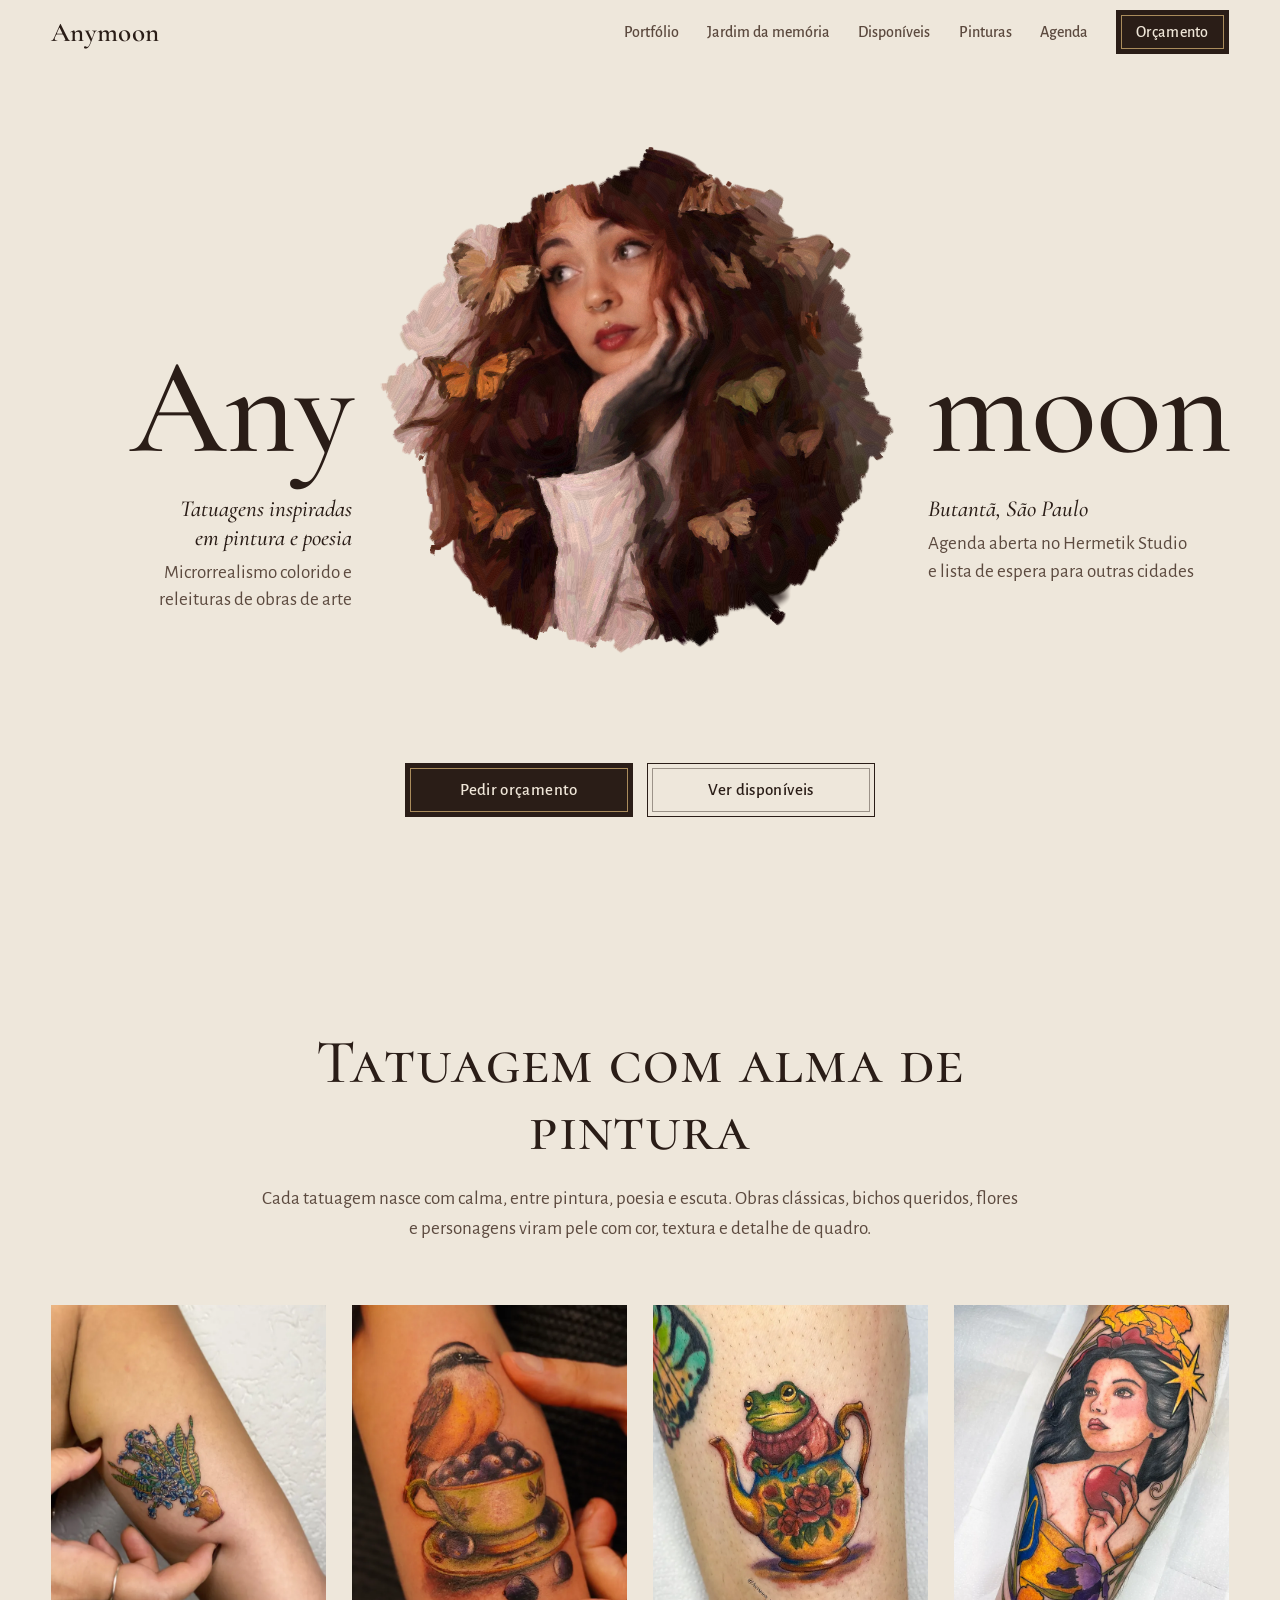
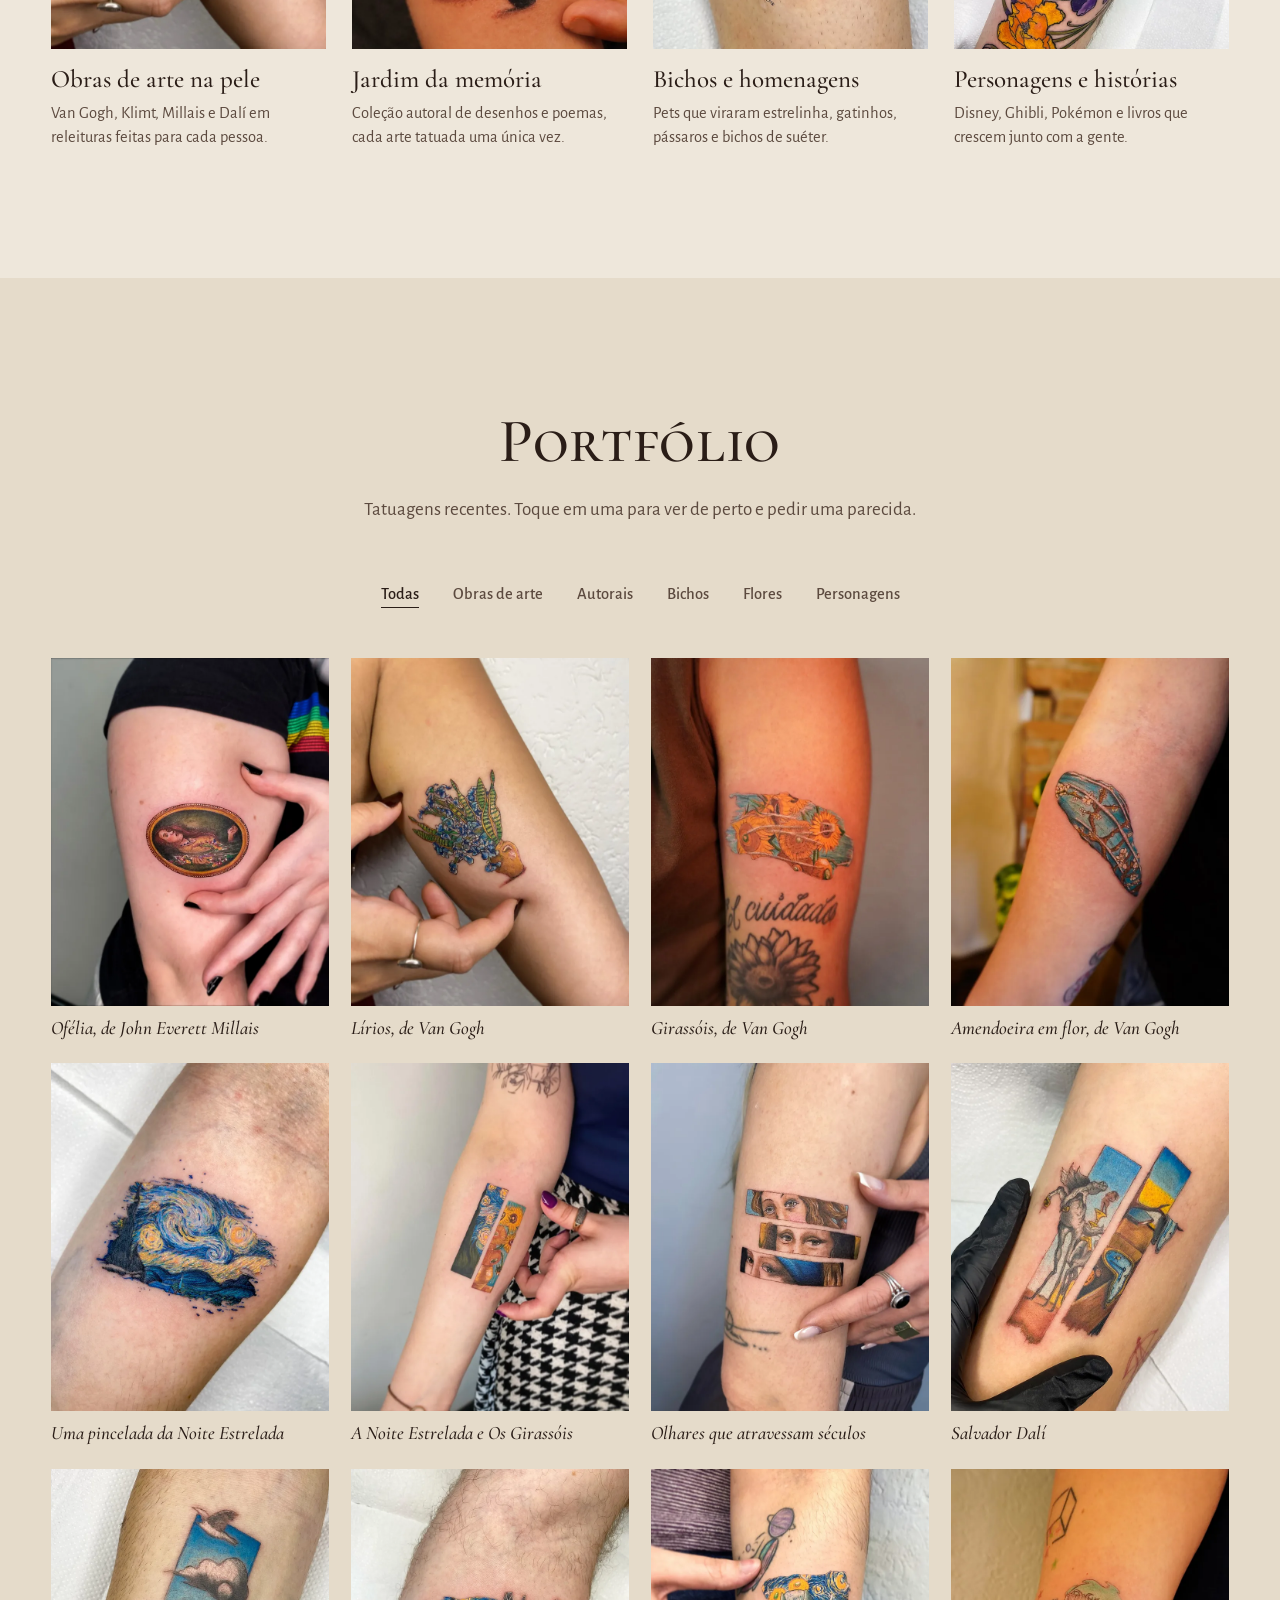
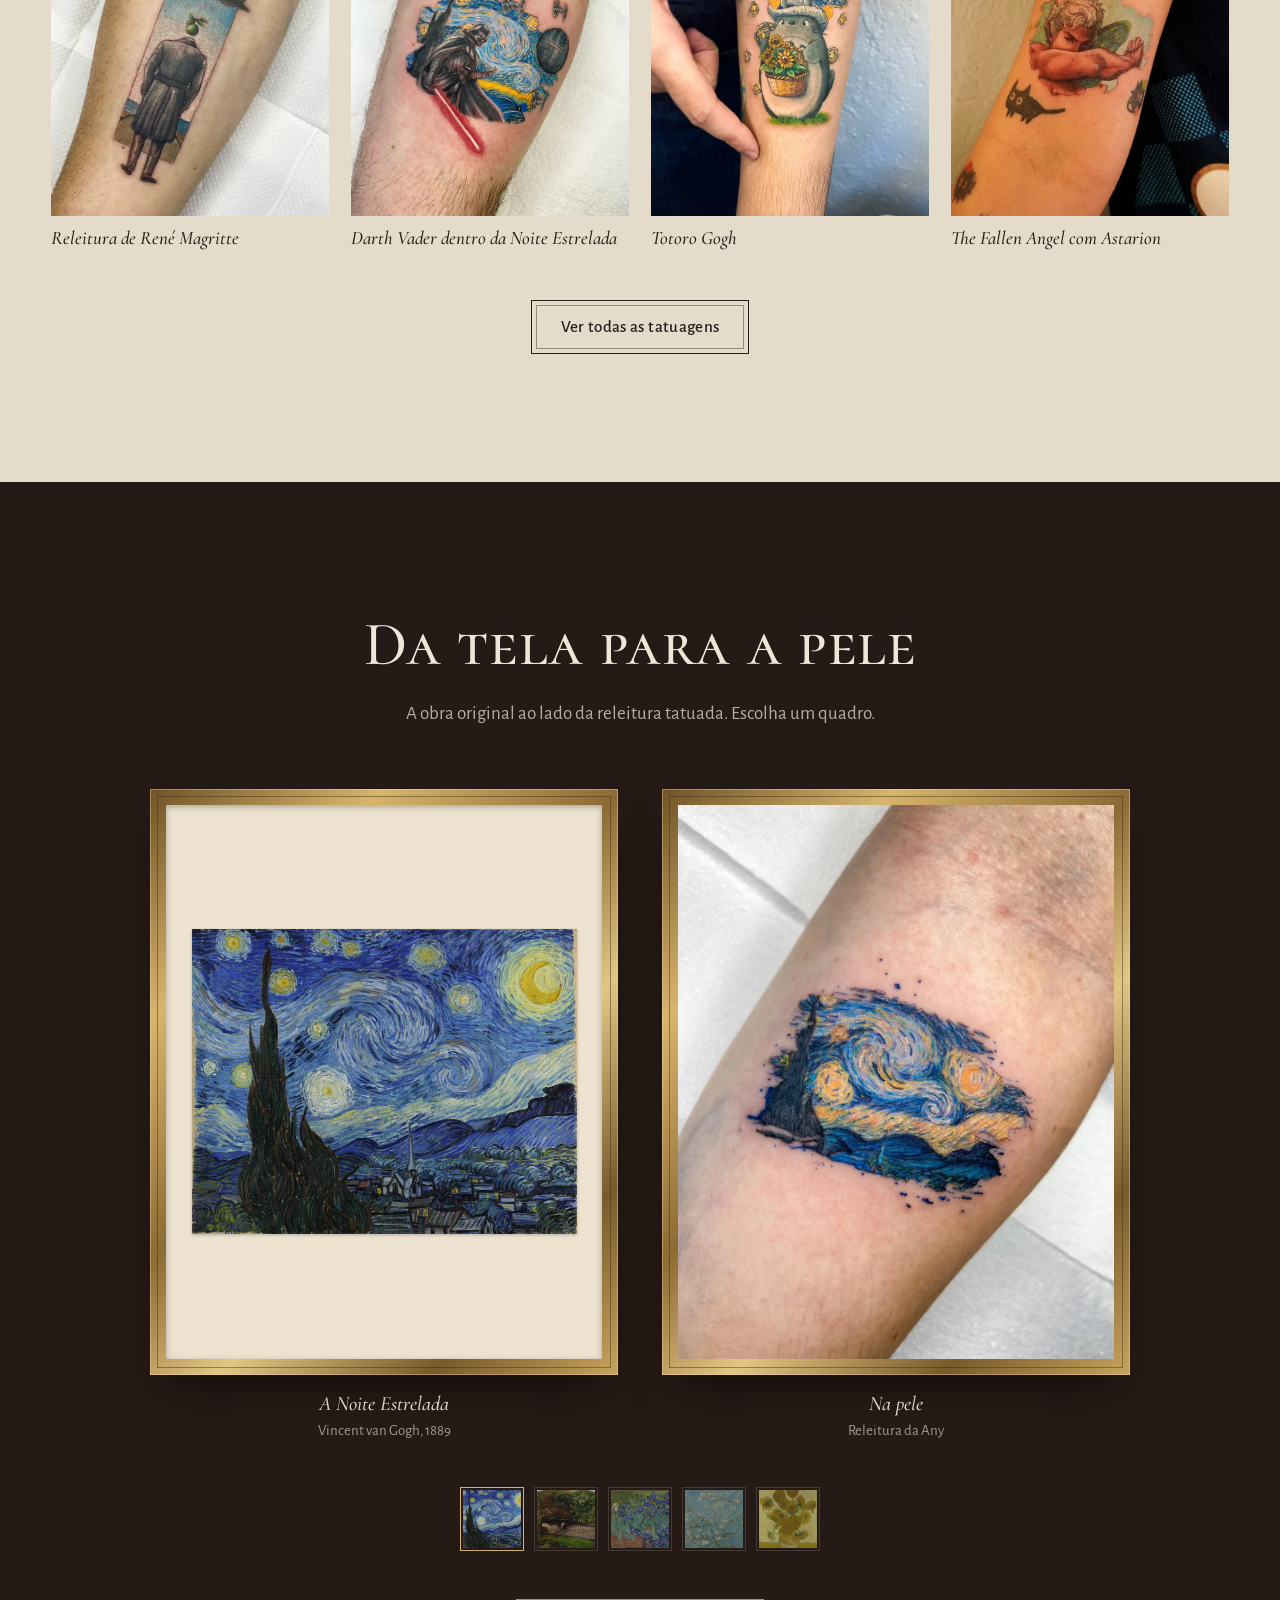
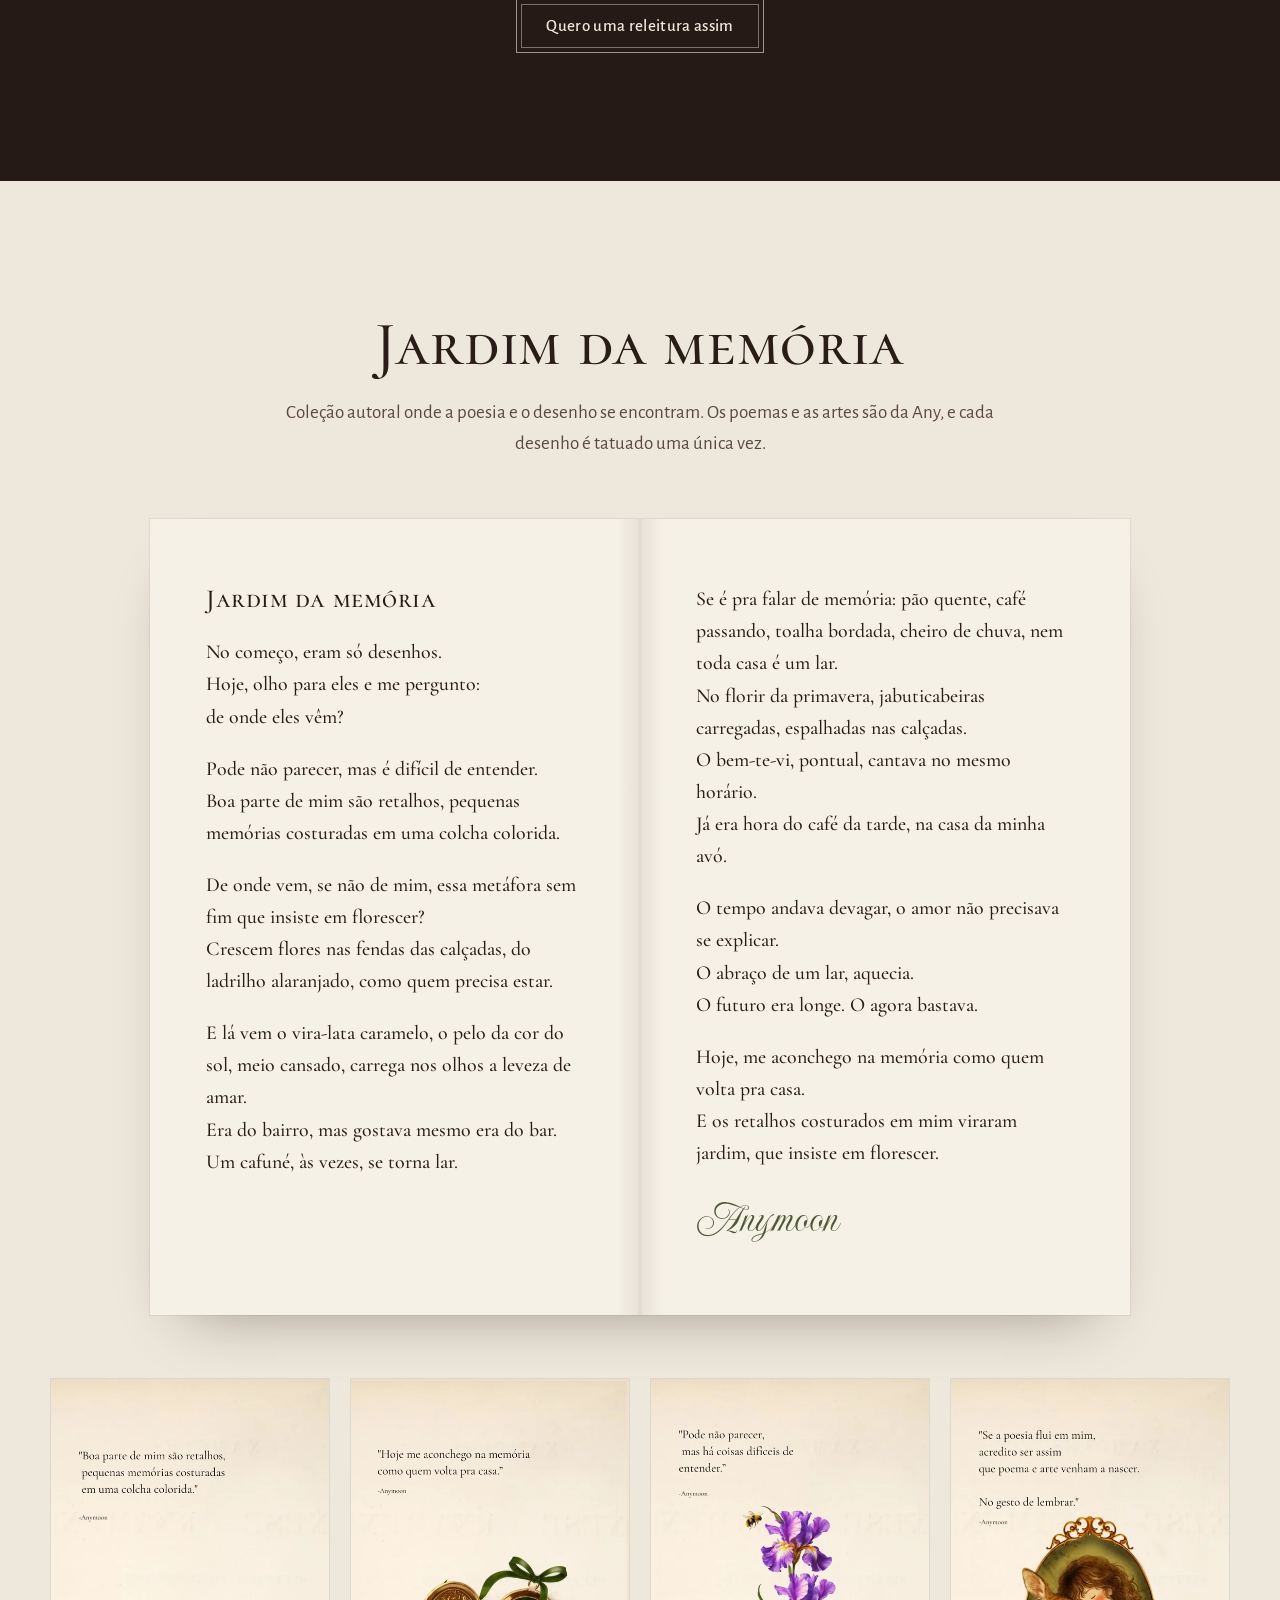
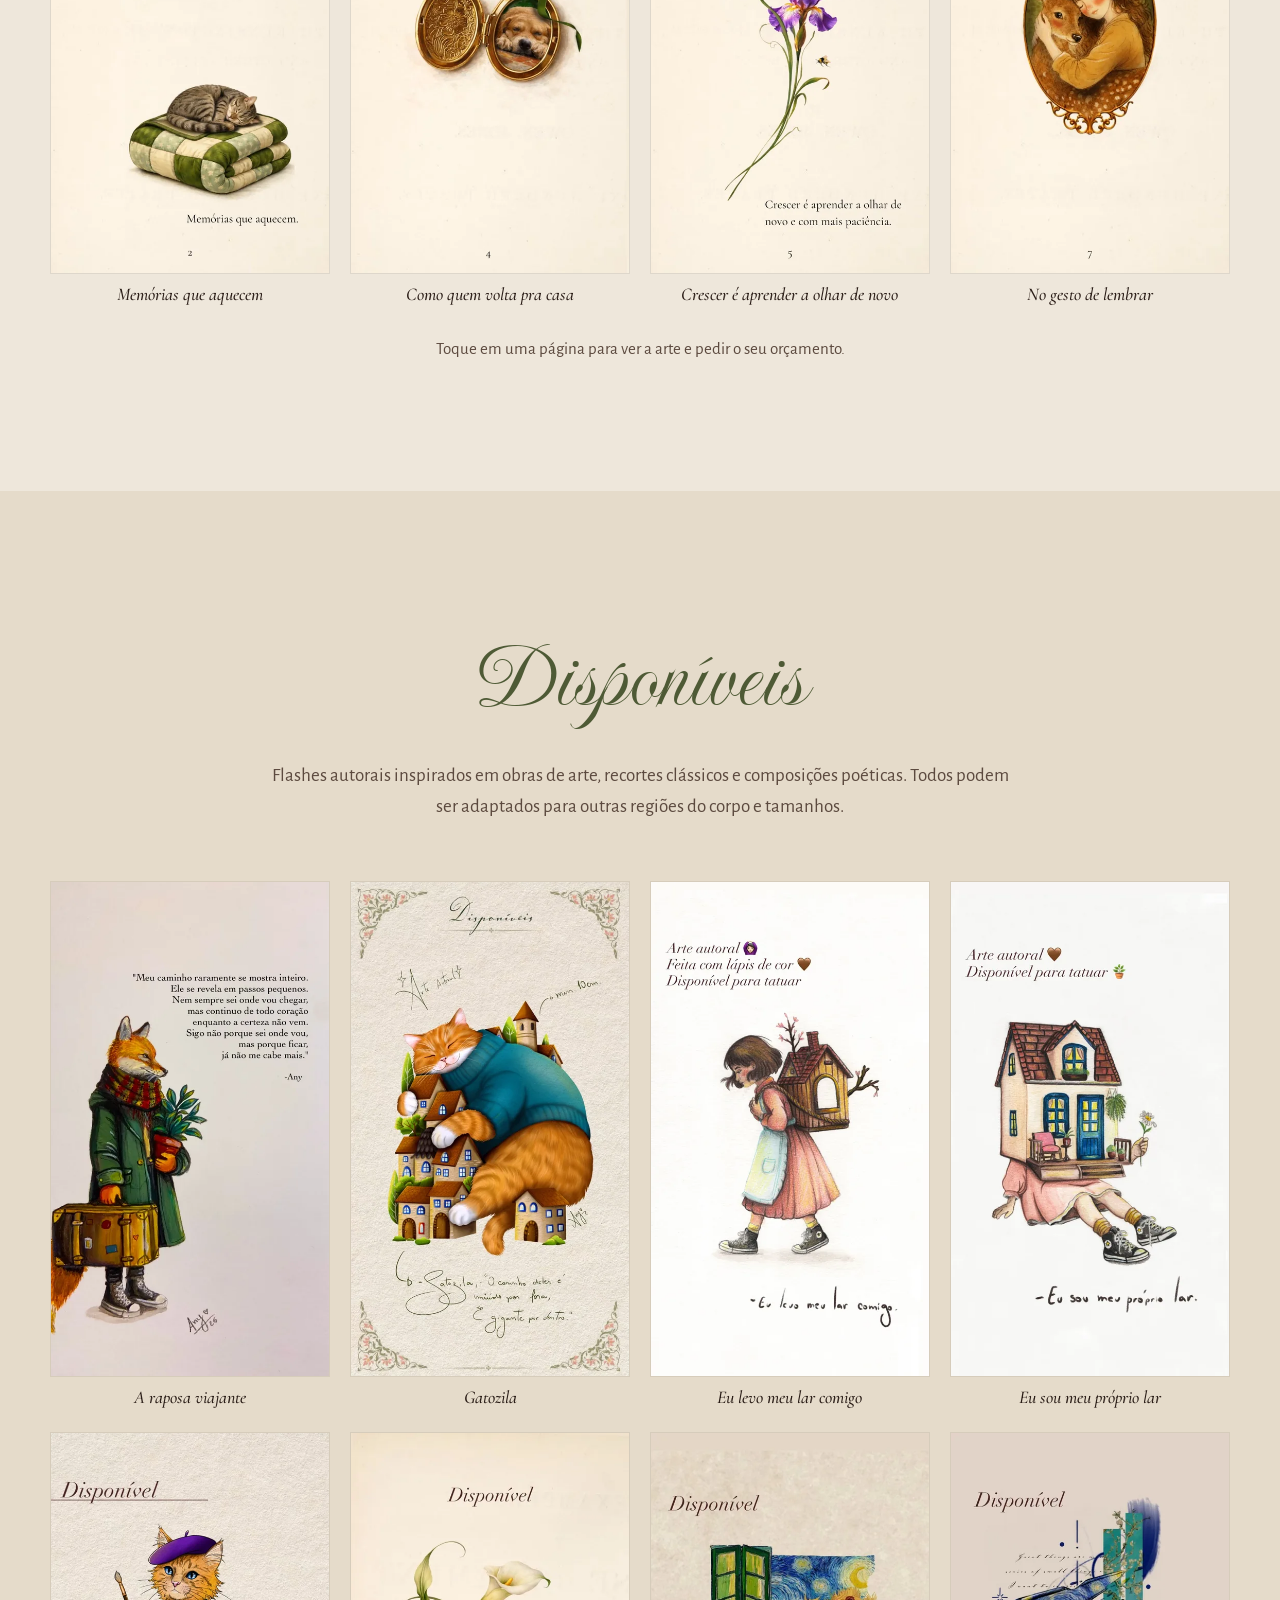
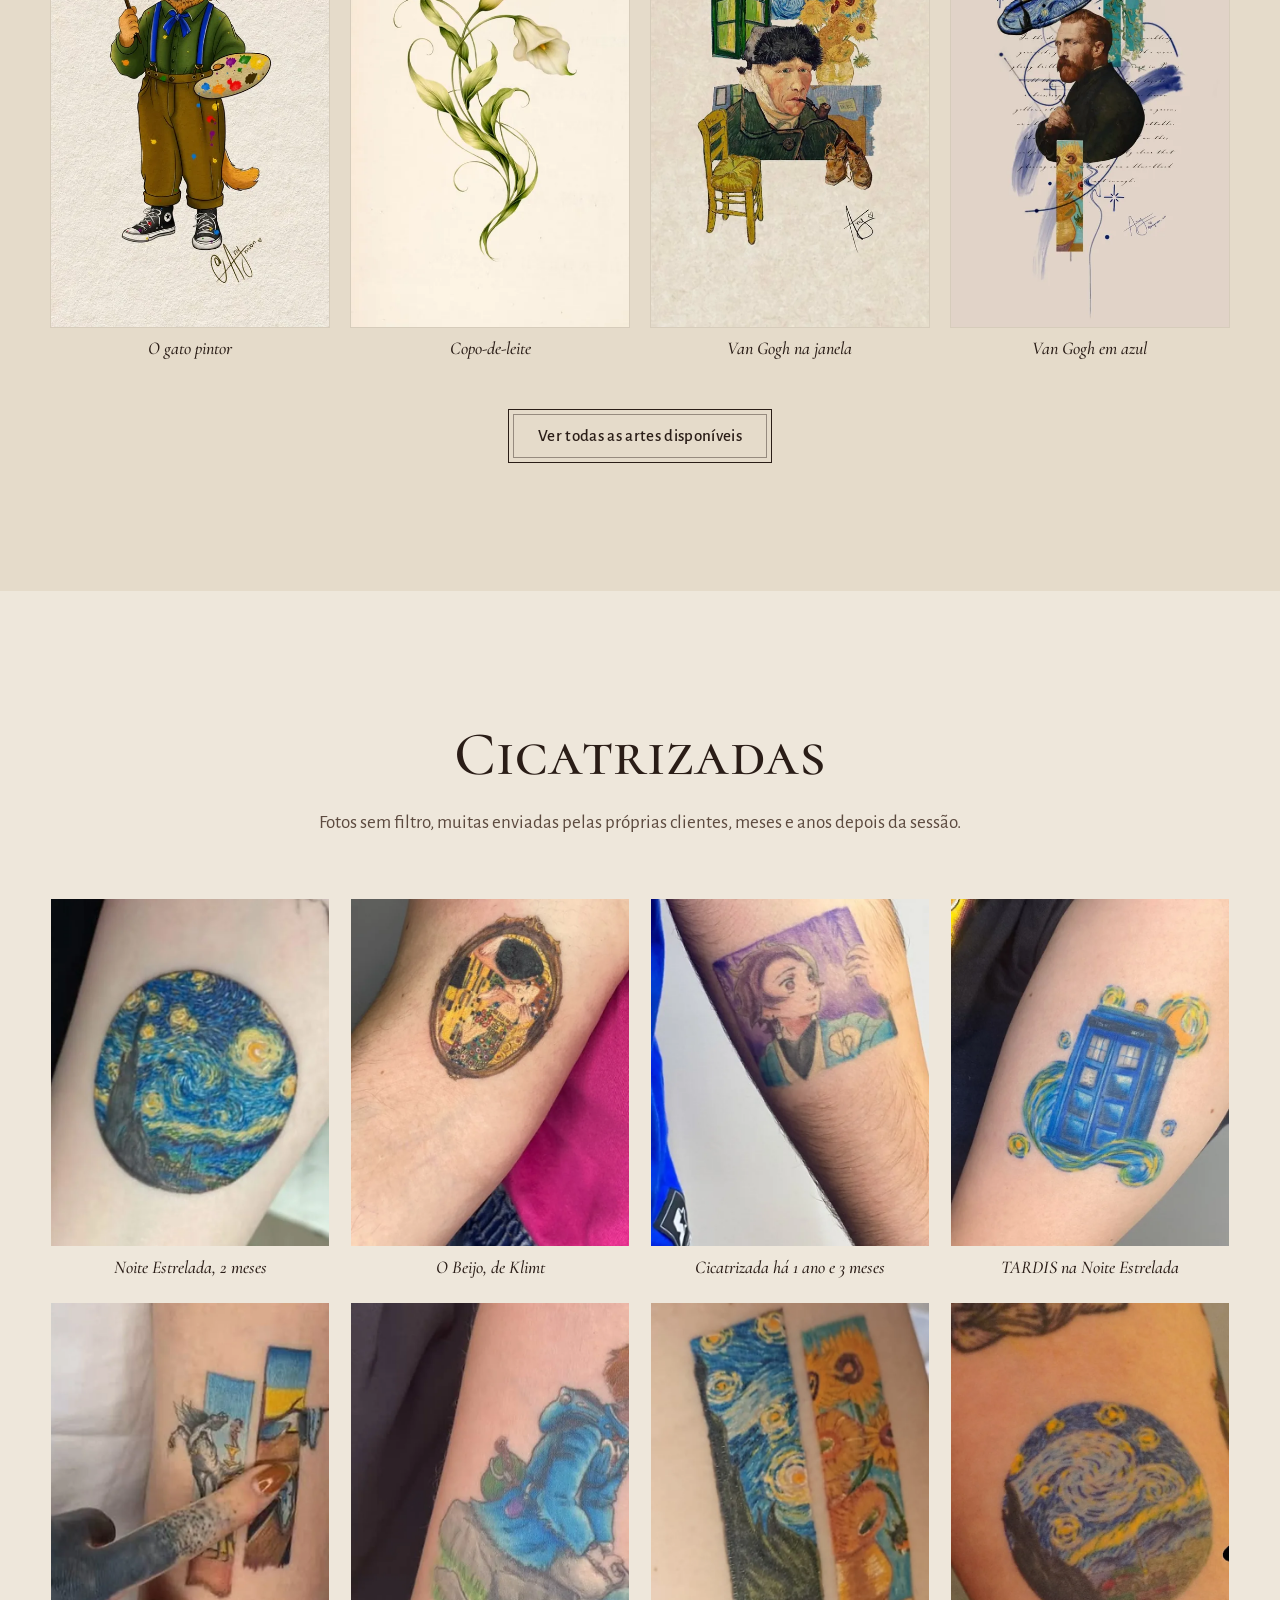
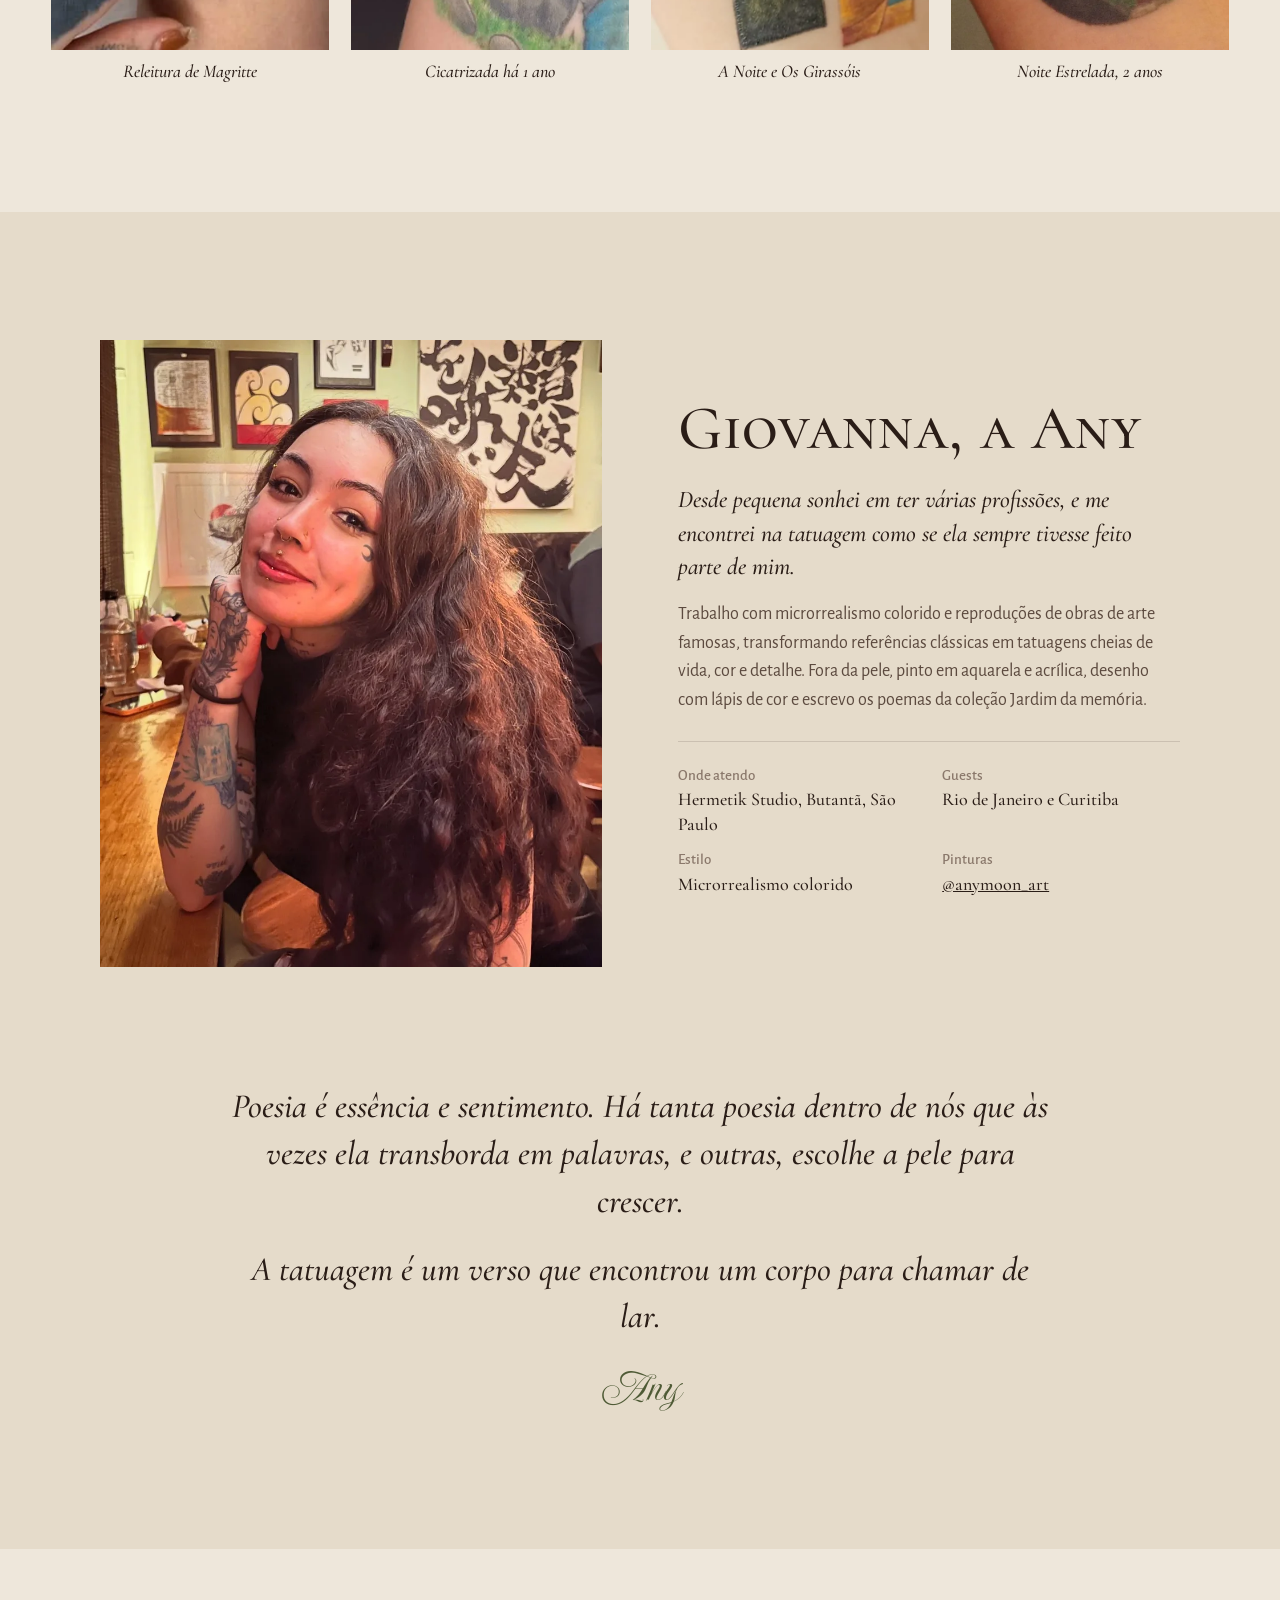
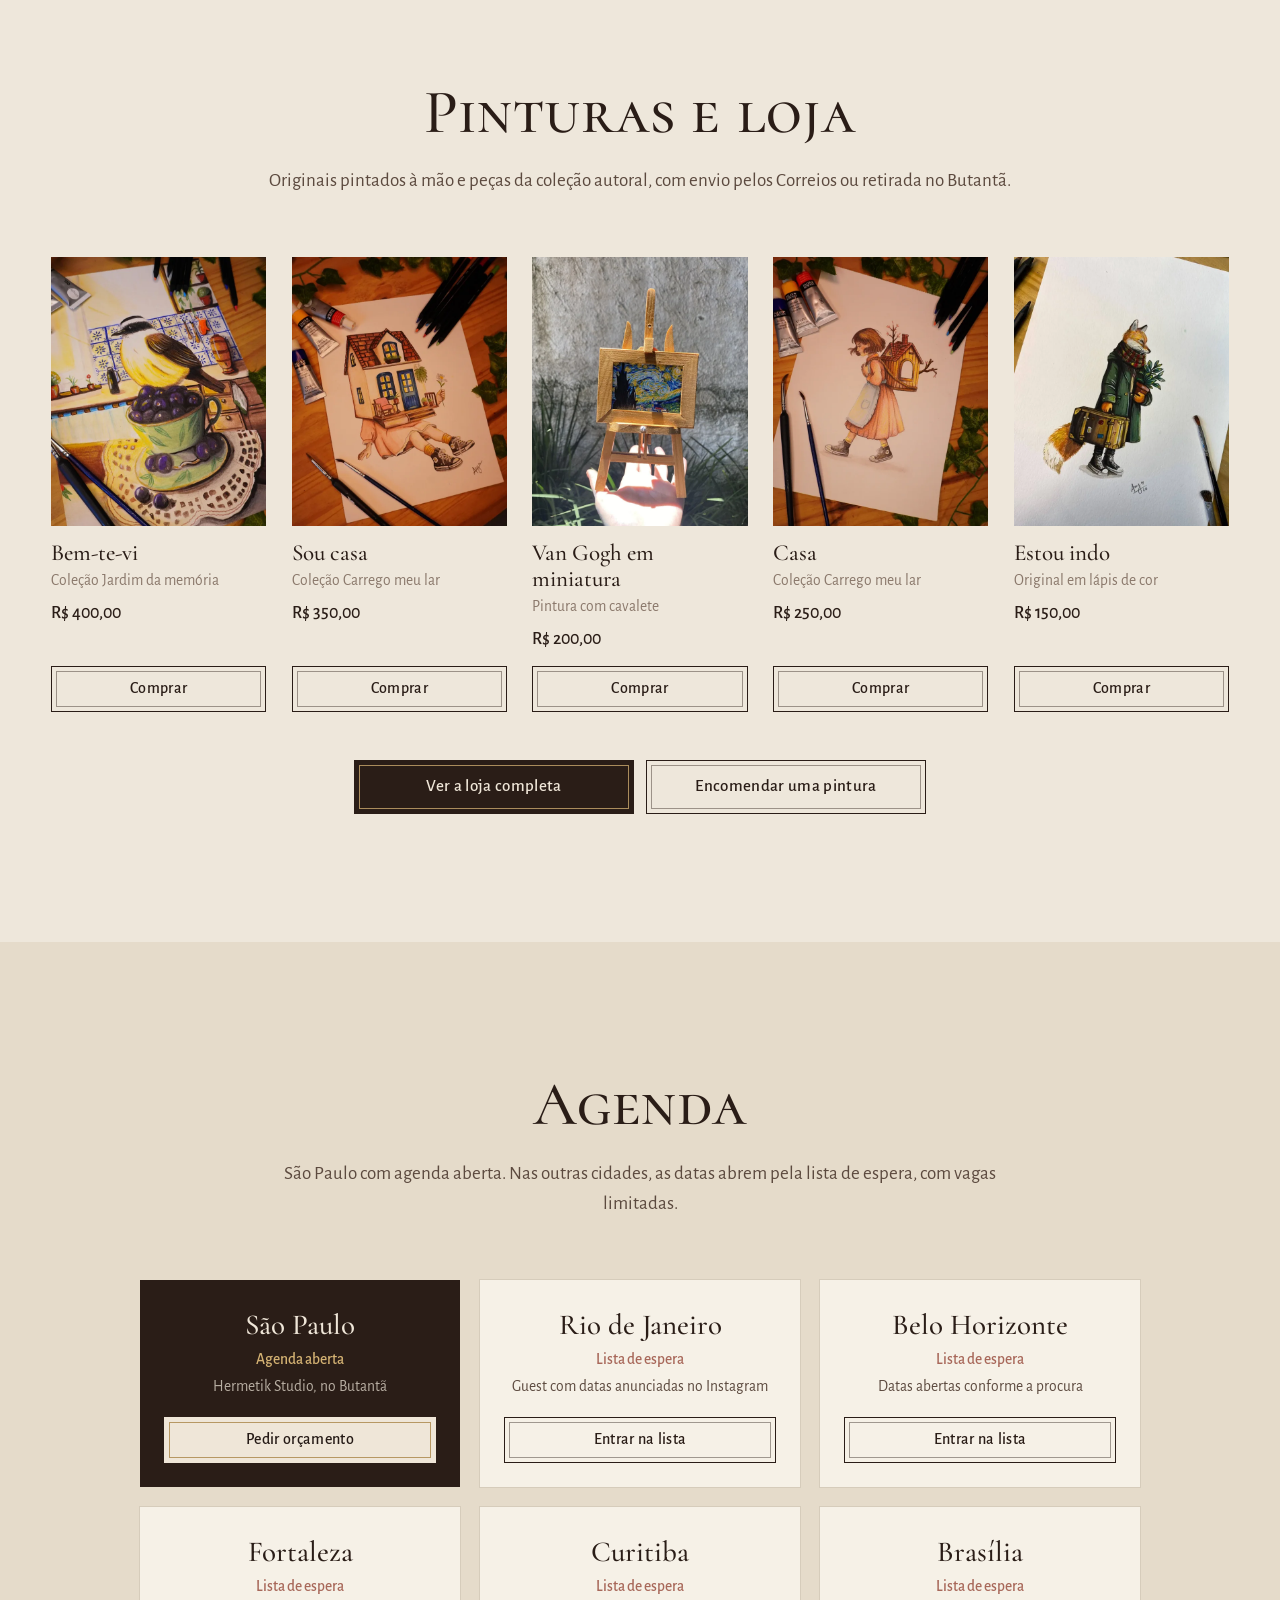
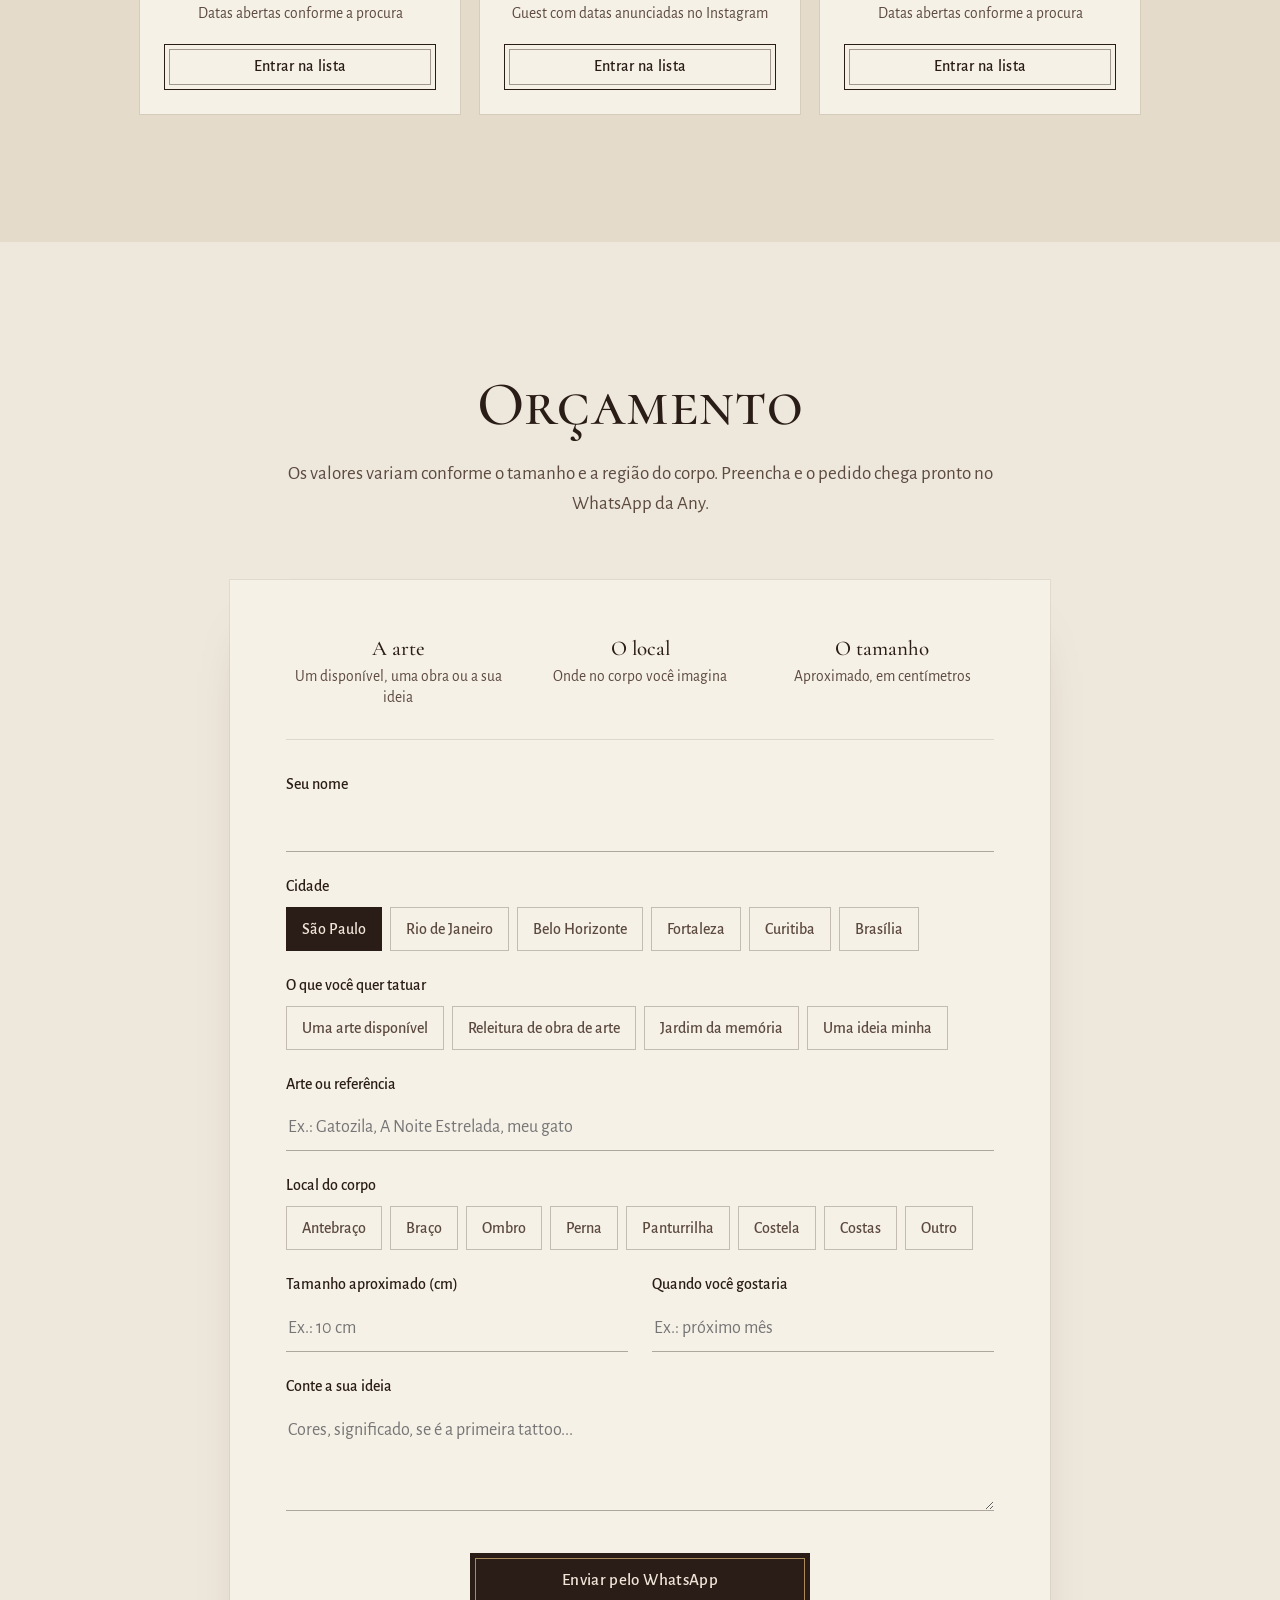
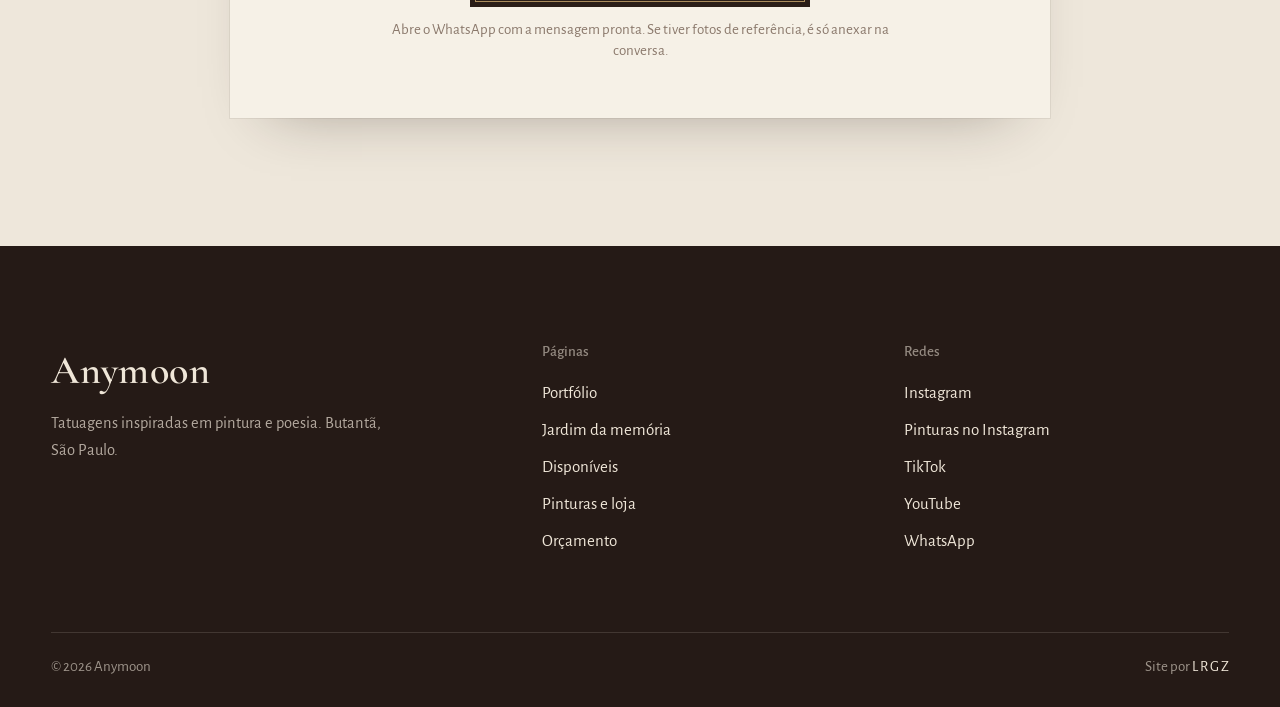
==== index.html @ 984faa16 "Anymoon: prévia do site (retrato que se pinta, portfólio, jardim da memória, loja, agenda e orçament" ====
<!doctype html>
<html lang="pt-BR">
<head>
<meta charset="utf-8">
<meta name="viewport" content="width=device-width,initial-scale=1,viewport-fit=cover">
<title>Anymoon · Tatuagens inspiradas em pintura e poesia</title>
<meta name="description" content="Giovanna, a Any: microrrealismo colorido, releituras de obras de arte e a coleção autoral Jardim da memória. Atende no Butantã, São Paulo, com lista de espera para Rio, BH e Fortaleza.">
<meta name="robots" content="noindex,nofollow">
<meta name="theme-color" content="#eee7db">
<meta property="og:type" content="website">
<meta property="og:title" content="Anymoon · Tatuagens inspiradas em pintura e poesia">
<meta property="og:description" content="Releituras de obras de arte, coleção Jardim da memória e pinturas originais. Butantã, São Paulo.">
<meta property="og:url" content="https://azeugral.github.io/anymoon-ink/">
<meta property="og:image" content="https://azeugral.github.io/anymoon-ink/assets/img/og.jpg?v=1">
<meta property="og:image:width" content="1200"><meta property="og:image:height" content="630">
<meta name="twitter:card" content="summary_large_image">
<link rel="icon" href="assets/img/favicon.png?v=1" type="image/png">
<link rel="apple-touch-icon" href="assets/img/apple-touch-icon.png?v=1">
<link rel="preload" href="assets/fonts/cormorant-garamond-500-latin.woff2" as="font" type="font/woff2" crossorigin>
<link rel="preload" href="assets/hero/pinceladas.bin?v=1" as="fetch" crossorigin>
<link rel="stylesheet" href="assets/css/fontes.css?v=1">
<link rel="stylesheet" href="assets/css/site.css?v=1">
</head>
<body>
<a class="saltar" href="#conteudo">Pular para o conteúdo</a>

<header class="topo" id="topo">
  <a class="marca" href="#inicio" aria-label="Anymoon, início">Anymoon</a>
  <nav class="nav" aria-label="Principal">
    <a href="#portfolio">Portfólio</a>
    <a href="#jardim">Jardim da memória</a>
    <a href="#disponiveis">Disponíveis</a>
    <a href="#loja">Pinturas</a>
    <a href="#agenda">Agenda</a>
    <a class="bt bt-cheio" href="#orcamento">Orçamento</a>
  </nav>
  <button class="menu-bt" aria-label="Abrir menu" aria-expanded="false" aria-controls="menu"><span></span><span></span></button>
</header>
<nav class="menu" id="menu" hidden aria-label="Menu">
  <a href="#portfolio">Portfólio</a>
  <a href="#tela">Da tela para a pele</a>
  <a href="#jardim">Jardim da memória</a>
  <a href="#disponiveis">Disponíveis</a>
  <a href="#cicatrizadas">Cicatrizadas</a>
  <a href="#sobre">Sobre a Any</a>
  <a href="#loja">Pinturas e loja</a>
  <a href="#agenda">Agenda</a>
  <a class="bt bt-cheio" href="#orcamento">Pedir orçamento</a>
  <div class="menu-redes"><a href="https://www.instagram.com/anymoon_ink/" target="_blank" rel="noopener">Instagram</a><a href="https://www.tiktok.com/@anymoon_ink" target="_blank" rel="noopener">TikTok</a><a href="https://wa.me/5511983873974" target="_blank" rel="noopener">WhatsApp</a></div>
</nav>

<main id="conteudo">
<section class="hero" id="inicio" aria-label="Anymoon">
  <canvas id="pintura" aria-hidden="true"></canvas>
  <h1 class="hero-nome"><span class="ne">Any</span><span class="nd">moon</span></h1>
  <p class="hero-txt e"><strong>Tatuagens inspiradas em pintura e poesia</strong><span class="sub">Microrrealismo colorido e releituras de obras de arte</span></p>
  <p class="hero-txt d"><strong>Butantã, São Paulo</strong><span class="sub">Agenda aberta no Hermetik Studio e lista de espera para outras cidades</span></p>
  <div class="hero-bts">
    <a class="bt bt-cheio" href="#orcamento">Pedir orçamento</a>
    <a class="bt bt-linha" href="#disponiveis">Ver disponíveis</a>
  </div>
</section>

<section class="sec" id="arte">
  <div class="caixa">
    <div class="cab revela">
      <h2>Tatuagem com alma de pintura</h2>
      <p>Cada tatuagem nasce com calma, entre pintura, poesia e escuta. Obras clássicas, bichos queridos, flores e personagens viram pele com cor, textura e detalhe de quadro.</p>
    </div>
    <div class="pilares">
      <a class="pilar revela" href="#portfolio" data-filtro="obras"><figure><img src="assets/img/p/lirios.webp?v=1" alt="Releitura dos Lírios de Van Gogh tatuada no braço" loading="lazy" width="720" height="900"></figure><h3>Obras de arte na pele</h3><p>Van Gogh, Klimt, Millais e Dalí em releituras feitas para cada pessoa.</p></a>
      <a class="pilar revela" href="#jardim"><figure><img src="assets/img/p/bem-te-vi.webp?v=1" alt="Bem-te-vi na xícara de jabuticabas, da coleção Jardim da memória" loading="lazy" width="720" height="900"></figure><h3>Jardim da memória</h3><p>Coleção autoral de desenhos e poemas, cada arte tatuada uma única vez.</p></a>
      <a class="pilar revela" href="#portfolio" data-filtro="bichos"><figure><img src="assets/img/p/sapo.webp?v=1" alt="Sapo de suéter dentro de um bule florido" loading="lazy" width="720" height="900"></figure><h3>Bichos e homenagens</h3><p>Pets que viraram estrelinha, gatinhos, pássaros e bichos de suéter.</p></a>
      <a class="pilar revela" href="#portfolio" data-filtro="historias"><figure><img src="assets/img/p/branca.webp?v=1" alt="Branca de Neve colorida no antebraço" loading="lazy" width="720" height="900"></figure><h3>Personagens e histórias</h3><p>Disney, Ghibli, Pokémon e livros que crescem junto com a gente.</p></a>
    </div>
  </div>
</section>

<section class="sec alt" id="portfolio">
  <div class="caixa">
    <div class="cab revela">
      <h2>Portfólio</h2>
      <p>Tatuagens recentes. Toque em uma para ver de perto e pedir uma parecida.</p>
    </div>
    <div class="filtros revela" role="group" aria-label="Filtrar portfólio">
      <button aria-pressed="true" data-cat="todas">Todas</button>
      <button aria-pressed="false" data-cat="obras">Obras de arte</button>
      <button aria-pressed="false" data-cat="jardim">Autorais</button>
      <button aria-pressed="false" data-cat="bichos">Bichos</button>
      <button aria-pressed="false" data-cat="flores">Flores</button>
      <button aria-pressed="false" data-cat="historias">Personagens</button>
    </div>
    <div class="grade" id="grade"></div>
    <div class="mais"><button class="bt bt-linha" id="ver-todas">Ver todas as tatuagens</button></div>
  </div>
</section>

<section class="sec museu" id="tela">
  <div class="caixa">
    <div class="cab revela">
      <h2>Da tela para a pele</h2>
      <p>A obra original ao lado da releitura tatuada. Escolha um quadro.</p>
    </div>
    <div class="par revela" id="par">
      <figure class="quadro"><div class="moldura"><div class="pp"><img id="par-obra" src="assets/img/obra/noite.webp?v=1" alt="" width="1100" height="871"></div></div><figcaption id="par-leg-obra">A Noite Estrelada<small>Vincent van Gogh, 1889</small></figcaption></figure>
      <figure class="quadro"><div class="moldura"><div class="pp pele"><img id="par-pele" src="assets/img/o/noite.webp?v=1" alt="" width="1200" height="1500"></div></div><figcaption>Na pele<small id="par-leg-pele">Releitura da Any</small></figcaption></figure>
    </div>
    <div class="obras-sel" id="obras-sel" role="group" aria-label="Escolher obra"></div>
    <div class="mais"><a class="bt bt-linha" href="#orcamento" data-ref-obra>Quero uma releitura assim</a></div>
  </div>
</section>

<section class="sec" id="jardim">
  <div class="caixa">
    <div class="cab revela">
      <h2>Jardim da memória</h2>
      <p>Coleção autoral onde a poesia e o desenho se encontram. Os poemas e as artes são da Any, e cada desenho é tatuado uma única vez.</p>
    </div>
    <div class="livro fechado revela" id="livro">
      <div class="folha">
        <h3>Jardim da memória</h3>
        <p>No começo, eram só desenhos.<br>Hoje, olho para eles e me pergunto:<br>de onde eles vêm?</p>
        <p>Pode não parecer, mas é difícil de entender.<br>Boa parte de mim são retalhos, pequenas memórias costuradas em uma colcha colorida.</p>
        <p>De onde vem, se não de mim, essa metáfora sem fim que insiste em florescer?<br>Crescem flores nas fendas das calçadas, do ladrilho alaranjado, como quem precisa estar.</p>
        <p>E lá vem o vira-lata caramelo, o pelo da cor do sol, meio cansado, carrega nos olhos a leveza de amar.<br>Era do bairro, mas gostava mesmo era do bar.<br>Um cafuné, às vezes, se torna lar.</p>
      </div>
      <div class="folha">
        <p>Se é pra falar de memória: pão quente, café passando, toalha bordada, cheiro de chuva, nem toda casa é um lar.<br>No florir da primavera, jabuticabeiras carregadas, espalhadas nas calçadas.<br>O bem-te-vi, pontual, cantava no mesmo horário.<br>Já era hora do café da tarde, na casa da minha avó.</p>
        <p>O tempo andava devagar, o amor não precisava se explicar.<br>O abraço de um lar, aquecia.<br>O futuro era longe. O agora bastava.</p>
        <p>Hoje, me aconchego na memória como quem volta pra casa.<br>E os retalhos costurados em mim viraram jardim, que insiste em florescer.</p>
        <p class="ass">Anymoon</p>
      </div>
    </div>
    <div class="livro-mais"><button class="bt bt-linha bt-pequeno" id="livro-bt">Ler o poema inteiro</button></div>
    <div class="paginas" id="paginas"></div>
    <p class="nota revela">Toque em uma página para ver a arte e pedir o seu orçamento.</p>
  </div>
</section>

<section class="sec alt" id="disponiveis">
  <div class="caixa">
    <div class="cab revela">
      <h2 class="script">Disponíveis</h2>
      <p>Flashes autorais inspirados em obras de arte, recortes clássicos e composições poéticas. Todos podem ser adaptados para outras regiões do corpo e tamanhos.</p>
    </div>
    <div class="grade paginas-disp" id="disp"></div>
    <div class="mais"><button class="bt bt-linha" id="ver-disp">Ver todas as artes disponíveis</button></div>
  </div>
</section>

<section class="sec cic" id="cicatrizadas">
  <div class="caixa">
    <div class="cab revela">
      <h2>Cicatrizadas</h2>
      <p>Fotos sem filtro, muitas enviadas pelas próprias clientes, meses e anos depois da sessão.</p>
    </div>
    <div class="grade" id="cic"></div>
    <div class="mais" id="cic-mais-c"><button class="bt bt-linha" id="cic-mais">Ver mais cicatrizadas</button></div>
  </div>
</section>

<section class="sec alt" id="sobre">
  <div class="sobre">
    <figure class="revela"><img src="assets/img/sobre.webp?v=1" alt="Any no estúdio, com quadros na parede" loading="lazy" width="880" height="1100"></figure>
    <div class="txt revela">
      <h2 class="h2">Giovanna, a Any</h2>
      <p>Desde pequena sonhei em ter várias profissões, e me encontrei na tatuagem como se ela sempre tivesse feito parte de mim.</p>
      <p>Trabalho com microrrealismo colorido e reproduções de obras de arte famosas, transformando referências clássicas em tatuagens cheias de vida, cor e detalhe. Fora da pele, pinto em aquarela e acrílica, desenho com lápis de cor e escrevo os poemas da coleção Jardim da memória.</p>
      <dl class="dados">
        <div><dt>Onde atendo</dt><dd>Hermetik Studio, Butantã, São Paulo</dd></div>
        <div><dt>Guests</dt><dd>Rio de Janeiro e Curitiba</dd></div>
        <div><dt>Estilo</dt><dd>Microrrealismo colorido</dd></div>
        <div><dt>Pinturas</dt><dd><a href="https://www.instagram.com/anymoon_art/" target="_blank" rel="noopener">@anymoon_art</a></dd></div>
      </dl>
    </div>
  </div>
  <blockquote class="poema revela">
    <p>Poesia é essência e sentimento. Há tanta poesia dentro de nós que às vezes ela transborda em palavras, e outras, escolhe a pele para crescer.</p>
    <p>A tatuagem é um verso que encontrou um corpo para chamar de lar.</p>
    <p class="ass">Any</p>
  </blockquote>
</section>

<section class="sec" id="loja">
  <div class="caixa">
    <div class="cab revela">
      <h2>Pinturas e loja</h2>
      <p>Originais pintados à mão e peças da coleção autoral, com envio pelos Correios ou retirada no Butantã.</p>
    </div>
    <div class="vitrine" id="vitrine"></div>
    <div class="loja-bts">
      <a class="bt bt-cheio" href="https://anymoon.lojavirtualnuvem.com.br/" target="_blank" rel="noopener">Ver a loja completa</a>
      <a class="bt bt-linha" href="https://wa.me/5511983873974?text=Oi%20Any!%20Quero%20encomendar%20uma%20pintura." target="_blank" rel="noopener">Encomendar uma pintura</a>
    </div>
  </div>
</section>

<section class="sec alt" id="agenda">
  <div class="caixa">
    <div class="cab revela">
      <h2>Agenda</h2>
      <p>São Paulo com agenda aberta. Nas outras cidades, as datas abrem pela lista de espera, com vagas limitadas.</p>
    </div>
    <div class="cidades" id="cidades">
      <div class="cidade aberta revela"><h3>São Paulo</h3><span class="st">Agenda aberta</span><p>Hermetik Studio, no Butantã</p><button class="bt bt-claro bt-pequeno" data-cidade="São Paulo">Pedir orçamento</button></div>
      <div class="cidade revela"><h3>Rio de Janeiro</h3><span class="st">Lista de espera</span><p>Guest com datas anunciadas no Instagram</p><button class="bt bt-linha bt-pequeno" data-cidade="Rio de Janeiro">Entrar na lista</button></div>
      <div class="cidade revela"><h3>Belo Horizonte</h3><span class="st">Lista de espera</span><p>Datas abertas conforme a procura</p><button class="bt bt-linha bt-pequeno" data-cidade="Belo Horizonte">Entrar na lista</button></div>
      <div class="cidade revela"><h3>Fortaleza</h3><span class="st">Lista de espera</span><p>Datas abertas conforme a procura</p><button class="bt bt-linha bt-pequeno" data-cidade="Fortaleza">Entrar na lista</button></div>
      <div class="cidade revela"><h3>Curitiba</h3><span class="st">Lista de espera</span><p>Guest com datas anunciadas no Instagram</p><button class="bt bt-linha bt-pequeno" data-cidade="Curitiba">Entrar na lista</button></div>
      <div class="cidade revela"><h3>Brasília</h3><span class="st">Lista de espera</span><p>Datas abertas conforme a procura</p><button class="bt bt-linha bt-pequeno" data-cidade="Brasília">Entrar na lista</button></div>
    </div>
  </div>
</section>

<section class="sec" id="orcamento">
  <div class="caixa">
    <div class="cab revela">
      <h2>Orçamento</h2>
      <p>Os valores variam conforme o tamanho e a região do corpo. Preencha e o pedido chega pronto no WhatsApp da Any.</p>
    </div>
    <form class="form revela" id="form" novalidate>
      <div class="passos">
        <div><strong>A arte</strong><span>Um disponível, uma obra ou a sua ideia</span></div>
        <div><strong>O local</strong><span>Onde no corpo você imagina</span></div>
        <div><strong>O tamanho</strong><span>Aproximado, em centímetros</span></div>
      </div>
      <div class="campo"><label for="f-nome">Seu nome</label><input id="f-nome" name="nome" autocomplete="name" required></div>
      <div class="campo"><span class="rot" id="r-cidade">Cidade</span><div class="ops" data-nome="cidade" aria-labelledby="r-cidade">
        <button type="button" aria-pressed="true">São Paulo</button><button type="button" aria-pressed="false">Rio de Janeiro</button><button type="button" aria-pressed="false">Belo Horizonte</button><button type="button" aria-pressed="false">Fortaleza</button><button type="button" aria-pressed="false">Curitiba</button><button type="button" aria-pressed="false">Brasília</button></div></div>
      <div class="campo"><span class="rot" id="r-tipo">O que você quer tatuar</span><div class="ops" data-nome="tipo" aria-labelledby="r-tipo">
        <button type="button" aria-pressed="false">Uma arte disponível</button><button type="button" aria-pressed="false">Releitura de obra de arte</button><button type="button" aria-pressed="false">Jardim da memória</button><button type="button" aria-pressed="false">Uma ideia minha</button></div></div>
      <div class="campo"><label for="f-ref">Arte ou referência</label><input id="f-ref" name="ref" placeholder="Ex.: Gatozila, A Noite Estrelada, meu gato"></div>
      <div class="campo"><span class="rot" id="r-local">Local do corpo</span><div class="ops" data-nome="local" aria-labelledby="r-local">
        <button type="button" aria-pressed="false">Antebraço</button><button type="button" aria-pressed="false">Braço</button><button type="button" aria-pressed="false">Ombro</button><button type="button" aria-pressed="false">Perna</button><button type="button" aria-pressed="false">Panturrilha</button><button type="button" aria-pressed="false">Costela</button><button type="button" aria-pressed="false">Costas</button><button type="button" aria-pressed="false">Outro</button></div></div>
      <div class="duas">
        <div class="campo"><label for="f-tam">Tamanho aproximado (cm)</label><input id="f-tam" name="tam" inputmode="decimal" placeholder="Ex.: 10 cm"></div>
        <div class="campo"><label for="f-quando">Quando você gostaria</label><input id="f-quando" name="quando" placeholder="Ex.: próximo mês"></div>
      </div>
      <div class="campo"><label for="f-ideia">Conte a sua ideia</label><textarea id="f-ideia" name="ideia" placeholder="Cores, significado, se é a primeira tattoo..."></textarea></div>
      <div class="form-fim">
        <p class="erro" id="f-erro" hidden>Escreva o seu nome e conte a ideia ou a arte escolhida.</p>
        <button class="bt bt-cheio" type="submit">Enviar pelo WhatsApp</button>
        <small>Abre o WhatsApp com a mensagem pronta. Se tiver fotos de referência, é só anexar na conversa.</small>
      </div>
    </form>
  </div>
</section>
</main>

<footer class="rod">
  <div class="rod-grade">
    <div><a class="marca" href="#inicio">Anymoon</a><p>Tatuagens inspiradas em pintura e poesia. Butantã, São Paulo.</p></div>
    <div><h3>Páginas</h3><ul><li><a href="#portfolio">Portfólio</a></li><li><a href="#jardim">Jardim da memória</a></li><li><a href="#disponiveis">Disponíveis</a></li><li><a href="#loja">Pinturas e loja</a></li><li><a href="#orcamento">Orçamento</a></li></ul></div>
    <div><h3>Redes</h3><ul><li><a href="https://www.instagram.com/anymoon_ink/" target="_blank" rel="noopener">Instagram</a></li><li><a href="https://www.instagram.com/anymoon_art/" target="_blank" rel="noopener">Pinturas no Instagram</a></li><li><a href="https://www.tiktok.com/@anymoon_ink" target="_blank" rel="noopener">TikTok</a></li><li><a href="https://youtube.com/@anymoon_ink" target="_blank" rel="noopener">YouTube</a></li><li><a href="https://wa.me/5511983873974" target="_blank" rel="noopener">WhatsApp</a></li></ul></div>
  </div>
  <div class="rod-fim"><span>© 2026 Anymoon</span><span>Site por <a href="https://lrgz.com.br" target="_blank" rel="noopener">L R G Z</a></span></div>
</footer>

<div class="lb" id="lb" hidden role="dialog" aria-modal="true" aria-label="Imagem ampliada">
  <button class="lb-fechar" id="lb-fechar" aria-label="Fechar"></button>
  <button class="lb-seta lb-ant" id="lb-ant" aria-label="Anterior"><svg viewBox="0 0 22 40" fill="none" stroke="currentColor" stroke-width="1.5"><path d="M20 2 2 20l18 18"/></svg></button>
  <figure><img id="lb-img" alt=""><figcaption id="lb-leg"></figcaption></figure>
  <div class="lb-acoes"><button class="bt bt-claro bt-pequeno" id="lb-quero">Quero uma assim</button></div>
  <button class="lb-seta lb-prox" id="lb-prox" aria-label="Próxima"><svg viewBox="0 0 22 40" fill="none" stroke="currentColor" stroke-width="1.5"><path d="m2 2 18 18L2 38"/></svg></button>
</div>

<script src="assets/js/dados.js?v=1"></script>
<script src="assets/js/pintura.js?v=1"></script>
<script src="assets/js/site.js?v=1"></script>
</body>
</html>
---- assets/css/fontes.css ----
@font-face{font-family:'Alegreya Sans';font-style:normal;font-weight:400;font-display:swap;src:url(../fonts/alegreya-sans-400-latin-ext.woff2) format('woff2');unicode-range:U+0100-02BA, U+02BD-02C5, U+02C7-02CC, U+02CE-02D7, U+02DD-02FF, U+0304, U+0308, U+0329, U+1D00-1DBF, U+1E00-1E9F, U+1EF2-1EFF, U+2020, U+20A0-20AB, U+20AD-20C4, U+2113, U+2C60-2C7F, U+A720-A7FF}
@font-face{font-family:'Alegreya Sans';font-style:normal;font-weight:400;font-display:swap;src:url(../fonts/alegreya-sans-400-latin.woff2) format('woff2');unicode-range:U+0000-00FF, U+0131, U+0152-0153, U+02BB-02BC, U+02C6, U+02DA, U+02DC, U+0304, U+0308, U+0329, U+2000-206F, U+20AC, U+2122, U+2191, U+2193, U+2212, U+2215, U+FEFF, U+FFFD}
@font-face{font-family:'Alegreya Sans';font-style:normal;font-weight:500;font-display:swap;src:url(../fonts/alegreya-sans-500-latin-ext.woff2) format('woff2');unicode-range:U+0100-02BA, U+02BD-02C5, U+02C7-02CC, U+02CE-02D7, U+02DD-02FF, U+0304, U+0308, U+0329, U+1D00-1DBF, U+1E00-1E9F, U+1EF2-1EFF, U+2020, U+20A0-20AB, U+20AD-20C4, U+2113, U+2C60-2C7F, U+A720-A7FF}
@font-face{font-family:'Alegreya Sans';font-style:normal;font-weight:500;font-display:swap;src:url(../fonts/alegreya-sans-500-latin.woff2) format('woff2');unicode-range:U+0000-00FF, U+0131, U+0152-0153, U+02BB-02BC, U+02C6, U+02DA, U+02DC, U+0304, U+0308, U+0329, U+2000-206F, U+20AC, U+2122, U+2191, U+2193, U+2212, U+2215, U+FEFF, U+FFFD}
@font-face{font-family:'Alegreya Sans';font-style:normal;font-weight:700;font-display:swap;src:url(../fonts/alegreya-sans-700-latin-ext.woff2) format('woff2');unicode-range:U+0100-02BA, U+02BD-02C5, U+02C7-02CC, U+02CE-02D7, U+02DD-02FF, U+0304, U+0308, U+0329, U+1D00-1DBF, U+1E00-1E9F, U+1EF2-1EFF, U+2020, U+20A0-20AB, U+20AD-20C4, U+2113, U+2C60-2C7F, U+A720-A7FF}
@font-face{font-family:'Alegreya Sans';font-style:normal;font-weight:700;font-display:swap;src:url(../fonts/alegreya-sans-700-latin.woff2) format('woff2');unicode-range:U+0000-00FF, U+0131, U+0152-0153, U+02BB-02BC, U+02C6, U+02DA, U+02DC, U+0304, U+0308, U+0329, U+2000-206F, U+20AC, U+2122, U+2191, U+2193, U+2212, U+2215, U+FEFF, U+FFFD}
@font-face{font-family:'Cormorant Garamond';font-style:italic;font-weight:400;font-display:swap;src:url(../fonts/cormorant-garamond-400i-latin-ext.woff2) format('woff2');unicode-range:U+0100-02BA, U+02BD-02C5, U+02C7-02CC, U+02CE-02D7, U+02DD-02FF, U+0304, U+0308, U+0329, U+1D00-1DBF, U+1E00-1E9F, U+1EF2-1EFF, U+2020, U+20A0-20AB, U+20AD-20C4, U+2113, U+2C60-2C7F, U+A720-A7FF}
@font-face{font-family:'Cormorant Garamond';font-style:italic;font-weight:400;font-display:swap;src:url(../fonts/cormorant-garamond-400i-latin.woff2) format('woff2');unicode-range:U+0000-00FF, U+0131, U+0152-0153, U+02BB-02BC, U+02C6, U+02DA, U+02DC, U+0304, U+0308, U+0329, U+2000-206F, U+20AC, U+2122, U+2191, U+2193, U+2212, U+2215, U+FEFF, U+FFFD}
@font-face{font-family:'Cormorant Garamond';font-style:italic;font-weight:500;font-display:swap;src:url(../fonts/cormorant-garamond-500i-latin-ext.woff2) format('woff2');unicode-range:U+0100-02BA, U+02BD-02C5, U+02C7-02CC, U+02CE-02D7, U+02DD-02FF, U+0304, U+0308, U+0329, U+1D00-1DBF, U+1E00-1E9F, U+1EF2-1EFF, U+2020, U+20A0-20AB, U+20AD-20C4, U+2113, U+2C60-2C7F, U+A720-A7FF}
@font-face{font-family:'Cormorant Garamond';font-style:italic;font-weight:500;font-display:swap;src:url(../fonts/cormorant-garamond-500i-latin.woff2) format('woff2');unicode-range:U+0000-00FF, U+0131, U+0152-0153, U+02BB-02BC, U+02C6, U+02DA, U+02DC, U+0304, U+0308, U+0329, U+2000-206F, U+20AC, U+2122, U+2191, U+2193, U+2212, U+2215, U+FEFF, U+FFFD}
@font-face{font-family:'Cormorant Garamond';font-style:normal;font-weight:400;font-display:swap;src:url(../fonts/cormorant-garamond-400-latin-ext.woff2) format('woff2');unicode-range:U+0100-02BA, U+02BD-02C5, U+02C7-02CC, U+02CE-02D7, U+02DD-02FF, U+0304, U+0308, U+0329, U+1D00-1DBF, U+1E00-1E9F, U+1EF2-1EFF, U+2020, U+20A0-20AB, U+20AD-20C4, U+2113, U+2C60-2C7F, U+A720-A7FF}
@font-face{font-family:'Cormorant Garamond';font-style:normal;font-weight:400;font-display:swap;src:url(../fonts/cormorant-garamond-400-latin.woff2) format('woff2');unicode-range:U+0000-00FF, U+0131, U+0152-0153, U+02BB-02BC, U+02C6, U+02DA, U+02DC, U+0304, U+0308, U+0329, U+2000-206F, U+20AC, U+2122, U+2191, U+2193, U+2212, U+2215, U+FEFF, U+FFFD}
@font-face{font-family:'Cormorant Garamond';font-style:normal;font-weight:500;font-display:swap;src:url(../fonts/cormorant-garamond-500-latin-ext.woff2) format('woff2');unicode-range:U+0100-02BA, U+02BD-02C5, U+02C7-02CC, U+02CE-02D7, U+02DD-02FF, U+0304, U+0308, U+0329, U+1D00-1DBF, U+1E00-1E9F, U+1EF2-1EFF, U+2020, U+20A0-20AB, U+20AD-20C4, U+2113, U+2C60-2C7F, U+A720-A7FF}
@font-face{font-family:'Cormorant Garamond';font-style:normal;font-weight:500;font-display:swap;src:url(../fonts/cormorant-garamond-500-latin.woff2) format('woff2');unicode-range:U+0000-00FF, U+0131, U+0152-0153, U+02BB-02BC, U+02C6, U+02DA, U+02DC, U+0304, U+0308, U+0329, U+2000-206F, U+20AC, U+2122, U+2191, U+2193, U+2212, U+2215, U+FEFF, U+FFFD}
@font-face{font-family:'Cormorant Garamond';font-style:normal;font-weight:600;font-display:swap;src:url(../fonts/cormorant-garamond-600-latin-ext.woff2) format('woff2');unicode-range:U+0100-02BA, U+02BD-02C5, U+02C7-02CC, U+02CE-02D7, U+02DD-02FF, U+0304, U+0308, U+0329, U+1D00-1DBF, U+1E00-1E9F, U+1EF2-1EFF, U+2020, U+20A0-20AB, U+20AD-20C4, U+2113, U+2C60-2C7F, U+A720-A7FF}
@font-face{font-family:'Cormorant Garamond';font-style:normal;font-weight:600;font-display:swap;src:url(../fonts/cormorant-garamond-600-latin.woff2) format('woff2');unicode-range:U+0000-00FF, U+0131, U+0152-0153, U+02BB-02BC, U+02C6, U+02DA, U+02DC, U+0304, U+0308, U+0329, U+2000-206F, U+20AC, U+2122, U+2191, U+2193, U+2212, U+2215, U+FEFF, U+FFFD}
@font-face{font-family:'Cormorant SC';font-style:normal;font-weight:500;font-display:swap;src:url(../fonts/cormorant-sc-500-latin-ext.woff2) format('woff2');unicode-range:U+0100-02BA, U+02BD-02C5, U+02C7-02CC, U+02CE-02D7, U+02DD-02FF, U+0304, U+0308, U+0329, U+1D00-1DBF, U+1E00-1E9F, U+1EF2-1EFF, U+2020, U+20A0-20AB, U+20AD-20C4, U+2113, U+2C60-2C7F, U+A720-A7FF}
@font-face{font-family:'Cormorant SC';font-style:normal;font-weight:500;font-display:swap;src:url(../fonts/cormorant-sc-500-latin.woff2) format('woff2');unicode-range:U+0000-00FF, U+0131, U+0152-0153, U+02BB-02BC, U+02C6, U+02DA, U+02DC, U+0304, U+0308, U+0329, U+2000-206F, U+20AC, U+2122, U+2191, U+2193, U+2212, U+2215, U+FEFF, U+FFFD}
@font-face{font-family:'Cormorant SC';font-style:normal;font-weight:600;font-display:swap;src:url(../fonts/cormorant-sc-600-latin-ext.woff2) format('woff2');unicode-range:U+0100-02BA, U+02BD-02C5, U+02C7-02CC, U+02CE-02D7, U+02DD-02FF, U+0304, U+0308, U+0329, U+1D00-1DBF, U+1E00-1E9F, U+1EF2-1EFF, U+2020, U+20A0-20AB, U+20AD-20C4, U+2113, U+2C60-2C7F, U+A720-A7FF}
@font-face{font-family:'Cormorant SC';font-style:normal;font-weight:600;font-display:swap;src:url(../fonts/cormorant-sc-600-latin.woff2) format('woff2');unicode-range:U+0000-00FF, U+0131, U+0152-0153, U+02BB-02BC, U+02C6, U+02DA, U+02DC, U+0304, U+0308, U+0329, U+2000-206F, U+20AC, U+2122, U+2191, U+2193, U+2212, U+2215, U+FEFF, U+FFFD}
@font-face{font-family:'Imperial Script';font-style:normal;font-weight:400;font-display:swap;src:url(../fonts/imperial-script-400-latin-ext.woff2) format('woff2');unicode-range:U+0100-02BA, U+02BD-02C5, U+02C7-02CC, U+02CE-02D7, U+02DD-02FF, U+0304, U+0308, U+0329, U+1D00-1DBF, U+1E00-1E9F, U+1EF2-1EFF, U+2020, U+20A0-20AB, U+20AD-20C4, U+2113, U+2C60-2C7F, U+A720-A7FF}
@font-face{font-family:'Imperial Script';font-style:normal;font-weight:400;font-display:swap;src:url(../fonts/imperial-script-400-latin.woff2) format('woff2');unicode-range:U+0000-00FF, U+0131, U+0152-0153, U+02BB-02BC, U+02C6, U+02DA, U+02DC, U+0304, U+0308, U+0329, U+2000-206F, U+20AC, U+2122, U+2191, U+2193, U+2212, U+2215, U+FEFF, U+FFFD}
---- assets/css/site.css ----
/* Anymoon — papel, tinta, oliva e rosa do Linktree dela */
:root{
  --papel:#eee7db; --papel-2:#e5dbca; --linho:#f6f1e7; --tinta:#2a1d17; --tinta-2:#5c4a3f; --tinta-3:#8a786b;
  --oliva:#4e5a35; --rosa:#cc9688; --rosa-2:#a8685a; --monarca:#b4612a; --ouro:#a98546; --ouro-2:#d4b273;
  --museu:#251a16; --museu-2:#2f221c; --osso:#efe6d8;
  --serif:'Cormorant Garamond',Georgia,serif; --sc:'Cormorant SC','Cormorant Garamond',Georgia,serif;
  --script:'Imperial Script',cursive; --sans:'Alegreya Sans',system-ui,sans-serif;
  --ease:cubic-bezier(.16,.84,.32,1); --barra:64px; --lado:clamp(18px,4vw,56px); --max:1240px;
}
*,*::before,*::after{box-sizing:border-box}
[hidden]{display:none!important}
html{-webkit-text-size-adjust:100%;scroll-behavior:smooth;scroll-padding-top:calc(var(--barra) + 8px)}
@media (prefers-reduced-motion:reduce){html{scroll-behavior:auto}*{transition:none!important;animation:none!important}}
body{margin:0;background:var(--papel);color:var(--tinta);font:400 18px/1.6 var(--sans);-webkit-font-smoothing:antialiased;text-rendering:optimizeLegibility;overflow-x:hidden}
img,video,canvas{display:block;max-width:100%}
img{-webkit-user-drag:none;-webkit-touch-callout:none}
a{color:inherit}
button{font:inherit;color:inherit;background:none;border:0;padding:0;cursor:pointer;-webkit-tap-highlight-color:transparent}
h1,h2,h3,p,blockquote,figure{margin:0}
.saltar{position:absolute;left:-999px;top:8px;z-index:99;background:var(--tinta);color:var(--papel);padding:10px 14px}
.saltar:focus{left:8px}
:focus-visible{outline:2px solid var(--monarca);outline-offset:3px}
.sr{position:absolute!important;width:1px;height:1px;overflow:hidden;clip:rect(0 0 0 0);white-space:nowrap}

/* ---------- botao: moldura com filete de ouro ---------- */
.bt{position:relative;display:inline-flex;align-items:center;justify-content:center;gap:10px;min-height:54px;padding:0 30px;
  font:500 17px/1.2 var(--sans);letter-spacing:.02em;text-decoration:none;white-space:nowrap;isolation:isolate;
  transition:color .35s var(--ease),background-color .35s var(--ease),transform .35s var(--ease)}
.bt::after{content:"";position:absolute;inset:5px;border:1px solid currentColor;opacity:.42;pointer-events:none;transition:inset .35s var(--ease),opacity .35s var(--ease)}
.bt:active{transform:scale(.975)}
.bt-cheio{background:var(--tinta);color:var(--osso)}
.bt-cheio::after{border-color:var(--ouro-2);opacity:.75}
.bt-linha{background:transparent;color:var(--tinta);box-shadow:inset 0 0 0 1px var(--tinta)}
@media (hover:hover){
  .bt:hover::after{inset:2px;opacity:.9}
  .bt-cheio:hover{background:#3a2a22}
  .bt-linha:hover{background:rgba(42,29,23,.05)}
}
.bt-claro{background:var(--osso);color:var(--museu)}
.bt-claro::after{border-color:var(--ouro);opacity:.8}
.bt-pequeno{min-height:46px;padding:0 22px;font-size:16px}

/* ---------- barra ---------- */
.topo{position:fixed;inset:0 0 auto;height:var(--barra);z-index:40;display:flex;align-items:center;justify-content:space-between;gap:24px;padding:0 var(--lado);
  background:rgba(238,231,219,0);transition:background-color .35s var(--ease),box-shadow .35s var(--ease)}
.topo.rolou{background:rgba(238,231,219,.94);box-shadow:0 1px 0 rgba(42,29,23,.1);backdrop-filter:blur(8px);-webkit-backdrop-filter:blur(8px)}
.marca{font:600 27px/1 var(--serif);letter-spacing:.01em;text-decoration:none;padding:8px 0}
.nav{display:flex;align-items:center;gap:clamp(16px,2.2vw,34px)}
.nav a{font:500 16px/1 var(--sans);text-decoration:none;color:var(--tinta-2);padding:10px 0;position:relative;transition:color .3s var(--ease)}
.nav a:not(.bt)::after{content:"";position:absolute;left:0;right:0;bottom:4px;height:1px;background:currentColor;transform:scaleX(0);transform-origin:left;transition:transform .35s var(--ease)}
.nav a:not(.bt):hover{color:var(--tinta)}
.nav a:not(.bt):hover::after{transform:scaleX(1)}
.nav .bt{min-height:44px;padding:0 20px;font-size:16px;color:var(--osso)}
.menu-bt{display:none;width:46px;height:46px;position:relative;margin-right:-10px}
.menu-bt span{position:absolute;left:11px;right:11px;height:1.5px;background:var(--tinta);transition:transform .35s var(--ease),top .35s var(--ease)}
.menu-bt span:nth-child(1){top:18px}.menu-bt span:nth-child(2){top:27px}
.menu-bt[aria-expanded=true] span:nth-child(1){top:22.5px;transform:rotate(45deg)}
.menu-bt[aria-expanded=true] span:nth-child(2){top:22.5px;transform:rotate(-45deg)}
.menu{position:fixed;inset:var(--barra) 0 0;z-index:39;background:var(--papel);display:flex;flex-direction:column;align-items:center;justify-content:center;gap:6px;padding:24px var(--lado) 48px;overflow-y:auto}
.menu a{font:500 30px/1.25 var(--serif);text-decoration:none;padding:8px 16px}
.menu .bt{margin-top:18px;font:500 17px/1.2 var(--sans)}
.menu-redes{display:flex;gap:22px;margin-top:22px}
.menu-redes a{font:500 16px/1 var(--sans);color:var(--tinta-2)}
@media (max-width:980px){.nav{display:none}.menu-bt{display:block}}

/* ---------- hero ---------- */
.hero{position:relative;height:100vh;height:100svh;min-height:560px;overflow:hidden;background:var(--papel)}
.hero canvas,.hero video{position:absolute;inset:0;width:100%;height:100%}
.hero video{object-fit:cover}
.hero .final{position:absolute;left:var(--ax);top:var(--ay);width:var(--as);height:var(--as)}
.hero-nome{position:absolute;inset:0;pointer-events:none;font:500 var(--nome,120px)/1 var(--serif);letter-spacing:-.01em;color:var(--tinta)}
.hero-nome span{position:absolute;top:calc(var(--ay) + var(--as) * .5);transform:translateY(-62%);white-space:nowrap;padding:.08em 0 .12em;
  opacity:0;transition:opacity 1.2s var(--ease),transform 1.4s var(--ease)}
.hero-nome .ne{right:calc(100% - var(--ax) + var(--gap))}
.hero-nome .nd{left:calc(var(--ax) + var(--as) + var(--gap))}
.hero-txt{position:absolute;top:calc(var(--ay) + var(--as) * .5 + var(--nome) * .62);width:min(330px,calc(var(--ax) - var(--gap) - 24px));text-wrap:balance;
  font:400 19px/1.45 var(--sans);color:var(--tinta-2);opacity:0;transition:opacity 1.2s var(--ease) .25s}
.hero-txt.e{right:calc(100% - var(--ax) + var(--gap));text-align:right}
.hero-txt.d{left:calc(var(--ax) + var(--as) + var(--gap));text-align:left}
.hero-txt .sub{display:block}
.hero-txt strong{display:block;text-wrap:balance;font:500 italic 23px/1.25 var(--serif);color:var(--tinta);margin-bottom:6px}
.hero-bts{position:absolute;left:0;right:0;top:calc(var(--ay) + var(--as) + (100% - var(--ay) - var(--as) - 54px) / 2);display:flex;justify-content:center;gap:14px;
  opacity:0;transition:opacity 1.2s var(--ease) .4s}
.hero-bts .bt{width:228px}
.hero.pronto .hero-nome span{opacity:1;transform:translateY(-50%)}
.hero.pronto .hero-txt,.hero.pronto .hero-bts{opacity:1}
/* em pe: nome inteiro em cima, texto e botoes embaixo */
.hero.pe .hero-nome span{position:static;transform:none;padding:0}
.hero.pe .hero-nome{inset:auto 0 auto;top:var(--barra);height:calc(var(--ay) - var(--barra));display:flex;align-items:center;justify-content:center;font-size:var(--nome);text-align:center}
.hero.pe .hero-nome span{transform:translateY(14px)}
.hero.pe.pronto .hero-nome span{transform:none}
.hero.pe .hero-txt.e{left:var(--lado);right:var(--lado);top:calc(var(--ay) + var(--as) + 10px);width:auto;text-align:center;font-size:17px}
.hero.pe .hero-txt.e strong{font-size:22px;margin-bottom:2px}
.hero.pe .hero-txt.d{display:none}
.hero.pe.baixo .hero-txt .sub{display:none}
.hero.pe .hero-bts{top:auto;bottom:max(22px,env(safe-area-inset-bottom));padding:0 var(--lado);gap:10px}
.hero.pe .hero-bts .bt{width:auto;flex:1 1 0;max-width:230px;padding:0 12px;font-size:16px}

/* ---------- secoes ---------- */
.sec{padding:clamp(76px,10vw,136px) var(--lado)}
.sec.alt{background:var(--papel-2)}
.caixa{max-width:var(--max);margin:0 auto}
.cab{max-width:760px;margin:0 auto clamp(36px,5vw,60px);text-align:center}
.cab h2,.h2{font:500 clamp(38px,5.2vw,62px)/1.08 var(--sc);letter-spacing:.01em;color:var(--tinta);padding:.04em 0 .06em}
.cab p{margin-top:16px;font-size:clamp(17px,1.5vw,19px);color:var(--tinta-2)}
.cab .script{font:400 clamp(58px,8vw,96px)/1.15 var(--script);color:var(--oliva);letter-spacing:0;padding:.05em .2em .12em}
.mais{display:flex;justify-content:center;margin-top:clamp(30px,4vw,48px)}

/* intro: 4 blocos */
.pilares{display:grid;grid-template-columns:repeat(4,1fr);gap:clamp(14px,2vw,26px)}
.pilar{text-decoration:none;display:block}
.pilar figure{aspect-ratio:4/5;overflow:hidden;background:var(--papel-2)}
.pilar img{width:100%;height:100%;object-fit:cover;transition:transform .9s var(--ease)}
.pilar h3{font:500 25px/1.15 var(--serif);margin-top:16px;padding-bottom:.04em}
.pilar p{font-size:16.5px;color:var(--tinta-2);margin-top:6px;line-height:1.5}
@media (hover:hover){.pilar:hover img{transform:scale(1.035)}}
.frase{max-width:880px;margin:clamp(56px,7vw,96px) auto 0;text-align:center;font:500 italic clamp(26px,3.2vw,40px)/1.3 var(--serif);color:var(--tinta)}
.frase cite{display:block;margin-top:14px;font:400 normal 17px/1.4 var(--sans);color:var(--tinta-3)}

/* filtros e grade */
.filtros{display:flex;flex-wrap:wrap;justify-content:center;gap:4px 6px;margin:-12px auto clamp(28px,4vw,44px);max-width:900px}
.filtros button{font:500 16.5px/1 var(--sans);color:var(--tinta-2);padding:12px 14px;position:relative;transition:color .3s var(--ease)}
.filtros button::after{content:"";position:absolute;left:14px;right:14px;bottom:6px;height:1px;background:var(--tinta);transform:scaleX(0);transition:transform .35s var(--ease)}
.filtros button[aria-pressed=true]{color:var(--tinta)}
.filtros button[aria-pressed=true]::after{transform:scaleX(1)}
.grade{display:grid;grid-template-columns:repeat(4,1fr);gap:clamp(12px,1.8vw,22px)}
.peca{display:block;width:100%;text-align:left}
.peca .foto,.pagina .foto,.prod .foto{display:block}
.peca .foto{aspect-ratio:4/5;overflow:hidden;background:var(--papel-2);position:relative}
.peca img{width:100%;height:100%;object-fit:cover;transition:transform .9s var(--ease),opacity .5s var(--ease)}
.peca .leg{display:block;font:500 italic 19px/1.3 var(--serif);color:var(--tinta);margin-top:10px;padding-bottom:.06em}
@media (hover:hover){.peca:hover img{transform:scale(1.04)}}
.peca.entra{animation:entra .6s var(--ease) both}
@keyframes entra{from{opacity:0;transform:translateY(10px)}to{opacity:1;transform:none}}

/* da tela para a pele */
.museu{background:var(--museu);color:var(--osso)}
.museu .cab h2{color:var(--osso)}
.museu .cab p{color:rgba(239,230,216,.72)}
.par{display:grid;grid-template-columns:1fr 1fr;gap:clamp(14px,3.4vw,56px);max-width:980px;margin:0 auto}
.quadro{margin:0}
.moldura{position:relative;aspect-ratio:4/5;padding:clamp(9px,1.4vw,16px);background:linear-gradient(135deg,#6f5226 0%,#d8b46c 22%,#8c6a33 45%,#e3c584 62%,#7a5a2a 82%,#c8a45e 100%);
  box-shadow:0 22px 44px -18px rgba(0,0,0,.6),inset 0 0 0 1px rgba(255,236,190,.35)}
.moldura::before{content:"";position:absolute;inset:clamp(4px,.6vw,7px);border:1px solid rgba(60,40,15,.45);pointer-events:none}
.pp{position:relative;width:100%;height:100%;background:#ece2cf;box-shadow:inset 0 2px 6px rgba(0,0,0,.28);padding:clamp(10px,2vw,26px);display:flex;align-items:center;justify-content:center;overflow:hidden}
.pp img{max-width:100%;max-height:100%;width:auto;height:auto;box-shadow:0 1px 3px rgba(0,0,0,.25);transition:opacity .5s var(--ease)}
.pp.pele{padding:0}
.pp.pele img{width:100%;height:100%;object-fit:cover;box-shadow:none}
.quadro figcaption{text-align:center;margin-top:16px;font:500 italic clamp(17px,1.6vw,21px)/1.3 var(--serif);color:var(--osso)}
.quadro figcaption small{display:block;font:400 normal 15px/1.4 var(--sans);color:rgba(239,230,216,.62);margin-top:3px}
.obras-sel{display:flex;flex-wrap:wrap;justify-content:center;gap:10px;margin-top:clamp(30px,4vw,46px)}
.obras-sel button{width:64px;height:64px;padding:3px;box-shadow:inset 0 0 0 1px rgba(239,230,216,.25);transition:box-shadow .35s var(--ease),opacity .35s var(--ease);opacity:.62}
.obras-sel button img{width:100%;height:100%;object-fit:cover}
.obras-sel button[aria-pressed=true]{box-shadow:inset 0 0 0 1px var(--ouro-2);opacity:1}
.museu .mais .bt-linha{color:var(--osso);box-shadow:inset 0 0 0 1px rgba(239,230,216,.6)}

/* jardim da memoria */
.livro{display:grid;grid-template-columns:1fr 1fr;max-width:980px;margin:0 auto;background:var(--linho);box-shadow:0 30px 60px -36px rgba(42,29,23,.45),0 0 0 1px rgba(42,29,23,.07);position:relative}
.livro::after{content:"";position:absolute;top:0;bottom:0;left:50%;width:46px;transform:translateX(-50%);background:linear-gradient(90deg,transparent,rgba(42,29,23,.07) 45%,rgba(42,29,23,.12) 50%,rgba(42,29,23,.07) 55%,transparent);pointer-events:none}
.folha{padding:clamp(34px,5vw,64px) clamp(26px,4.4vw,60px);font:500 clamp(18px,1.55vw,20.5px)/1.62 var(--serif);color:var(--tinta)}
.folha h3{font:500 26px/1.2 var(--sc);letter-spacing:.02em;margin-bottom:22px}
.folha p+p{margin-top:1em}
.folha .ass{font:400 46px/1.2 var(--script);color:var(--oliva);margin-top:22px;padding-bottom:.1em}
.livro-mais{display:none}
.paginas{display:grid;grid-template-columns:repeat(4,1fr);gap:clamp(12px,1.8vw,22px);margin-top:clamp(40px,5vw,64px)}
.pagina{display:block;width:100%}
.pagina .foto{aspect-ratio:9/16;overflow:hidden;background:var(--linho);box-shadow:0 0 0 1px rgba(42,29,23,.08)}
.pagina img{width:100%;height:100%;object-fit:cover;transition:transform .9s var(--ease)}
.pagina .leg{display:block;text-align:center;font:500 italic 18px/1.3 var(--serif);margin-top:10px;padding-bottom:.06em}
@media (hover:hover){.pagina:hover img{transform:scale(1.03)}}
.nota{text-align:center;margin-top:28px;font-size:17px;color:var(--tinta-2)}

/* cicatrizadas */
.cic .peca .leg{font-size:18px;text-align:center}

/* sobre */
.sobre{display:grid;grid-template-columns:1fr 1fr;gap:clamp(30px,6vw,90px);align-items:center;max-width:1080px;margin:0 auto}
.sobre figure{aspect-ratio:4/5;overflow:hidden;background:var(--papel-2)}
.sobre figure img{width:100%;height:100%;object-fit:cover}
.sobre h2{text-align:left}
.sobre .txt p{margin-top:16px;color:var(--tinta-2)}
.sobre .txt p:first-of-type{font:500 italic 24px/1.4 var(--serif);color:var(--tinta)}
.sobre .ass{font:400 54px/1.2 var(--script);color:var(--oliva);margin-top:18px;padding-bottom:.1em}
.dados{display:grid;grid-template-columns:1fr 1fr;gap:14px 26px;margin-top:26px;padding-top:24px;border-top:1px solid rgba(42,29,23,.14)}
.dados dt{font:500 15px/1.3 var(--sans);color:var(--tinta-3)}
.dados dd{margin:2px 0 0;font:500 18px/1.35 var(--serif);color:var(--tinta)}
.poema{max-width:820px;margin:clamp(70px,9vw,120px) auto 0;text-align:center}
.poema p{font:500 italic clamp(24px,2.7vw,34px)/1.4 var(--serif);color:var(--tinta)}
.poema p+p{margin-top:.6em}
.poema .ass{font:400 48px/1.2 var(--script);color:var(--oliva);margin-top:18px;font-style:normal;padding-bottom:.1em}

/* loja */
.vitrine{display:flex;flex-wrap:wrap;justify-content:center;gap:clamp(14px,2vw,26px)}
.prod{width:calc((100% - 4 * clamp(14px,2vw,26px)) / 5);min-width:0;text-decoration:none;display:flex;flex-direction:column}
.prod .foto{position:relative;aspect-ratio:4/5;overflow:hidden;background:var(--linho)}
.prod .foto img{position:absolute;inset:0;width:100%;height:100%;object-fit:cover;transition:opacity .6s var(--ease),transform .9s var(--ease)}
.prod .foto img+img{opacity:0}
@media (hover:hover){.prod:hover .foto img+img{opacity:1}.prod:hover .foto img{transform:scale(1.03)}}
.prod h3{font:500 23px/1.15 var(--serif);margin-top:14px;padding-bottom:.04em}
.prod .linha{font-size:15.5px;color:var(--tinta-3);margin-top:2px}
.prod .preco{font:500 18px/1.3 var(--sans);margin:8px 0 14px}
.prod .preco small{font-weight:400;color:var(--tinta-3);font-size:14.5px}
.prod .bt{margin-top:auto;width:100%;min-height:46px;font-size:16px}
.loja-bts{display:flex;justify-content:center;flex-wrap:wrap;gap:12px;margin-top:clamp(32px,4vw,48px)}
.loja-bts .bt{width:280px}

/* agenda */
.cidades{display:grid;grid-template-columns:repeat(3,1fr);gap:clamp(12px,1.6vw,20px);max-width:1000px;margin:0 auto}
.cidade{background:var(--linho);padding:28px 24px 24px;text-align:center;box-shadow:0 0 0 1px rgba(42,29,23,.08);display:flex;flex-direction:column;align-items:center}
.cidade h3{font:500 29px/1.15 var(--serif);padding-bottom:.04em}
.cidade .st{font:500 15.5px/1.3 var(--sans);margin-top:8px;color:var(--rosa-2)}
.cidade.aberta .st{color:var(--oliva)}
.cidade p{font-size:15.5px;color:var(--tinta-2);margin-top:6px;line-height:1.45;flex:1}
.cidade .bt{margin-top:18px;width:100%}
.cidade.aberta{background:var(--tinta);color:var(--osso);box-shadow:none}
.cidade.aberta h3{color:var(--osso)}
.cidade.aberta p{color:rgba(239,230,216,.72)}
.cidade.aberta .st{color:var(--ouro-2)}

/* orcamento */
.form{max-width:820px;margin:0 auto;background:var(--linho);padding:clamp(26px,5vw,56px);box-shadow:0 30px 60px -40px rgba(42,29,23,.4),0 0 0 1px rgba(42,29,23,.07)}
.passos{display:grid;grid-template-columns:repeat(3,1fr);gap:18px;margin-bottom:34px;padding-bottom:30px;border-bottom:1px solid rgba(42,29,23,.12);text-align:center}
.passos strong{display:block;font:500 21px/1.2 var(--serif);padding-bottom:.04em}
.passos span{display:block;font-size:15.5px;color:var(--tinta-2);margin-top:4px;line-height:1.4}
.campo{margin-top:24px}
.passos+.campo{margin-top:0}
.campo>label,.campo>.rot{display:block;font:500 16px/1.3 var(--sans);color:var(--tinta);margin-bottom:10px}
.campo input,.campo textarea{width:100%;border:0;border-bottom:1px solid rgba(42,29,23,.35);background:transparent;font:400 18px/1.45 var(--sans);color:var(--tinta);padding:10px 2px;border-radius:0;transition:border-color .3s var(--ease)}
.campo textarea{min-height:104px;resize:vertical}
.campo input:focus,.campo textarea:focus{outline:0;border-bottom-color:var(--tinta)}
.duas{display:grid;grid-template-columns:1fr 1fr;gap:24px}
.ops{display:flex;flex-wrap:wrap;gap:8px}
.ops button{min-height:44px;padding:0 16px;font:500 16px/1 var(--sans);color:var(--tinta-2);box-shadow:inset 0 0 0 1px rgba(42,29,23,.25);transition:background-color .3s var(--ease),color .3s var(--ease),box-shadow .3s var(--ease)}
.ops button[aria-pressed=true]{background:var(--tinta);color:var(--osso);box-shadow:inset 0 0 0 1px var(--tinta)}
.form-fim{margin-top:32px;display:flex;flex-direction:column;align-items:center;gap:12px;text-align:center}
.form-fim .bt{width:min(100%,340px)}
.form-fim small{font-size:15px;color:var(--tinta-3);max-width:520px;line-height:1.45}
.erro{color:#9a3324;font-size:15.5px}

/* rodape */
.rod{background:var(--museu);color:var(--osso);padding:clamp(60px,8vw,96px) var(--lado) 28px}
.rod-grade{max-width:var(--max);margin:0 auto;display:grid;grid-template-columns:1.4fr 1fr 1fr;gap:36px}
.rod .marca{font-size:40px;display:inline-block}
.rod p{color:rgba(239,230,216,.7);font-size:16.5px;margin-top:12px;max-width:340px}
.rod h3{font:500 15px/1.3 var(--sans);color:rgba(239,230,216,.55);margin-bottom:12px}
.rod ul{list-style:none;margin:0;padding:0}
.rod li a{display:inline-block;padding:5px 0;text-decoration:none;font-size:17px;color:var(--osso);transition:color .3s var(--ease)}
.rod li a:hover{color:var(--ouro-2)}
.rod-fim{max-width:var(--max);margin:clamp(44px,6vw,72px) auto 0;padding-top:22px;border-top:1px solid rgba(239,230,216,.14);display:flex;justify-content:space-between;gap:16px;font-size:15px;color:rgba(239,230,216,.6)}
.rod-fim a{color:var(--osso);text-decoration:none}

/* lightbox */
.lb{position:fixed;inset:0;z-index:60;background:rgba(24,16,13,.96);display:flex;flex-direction:column;align-items:center;justify-content:center;padding:64px 64px 24px;color:var(--osso)}
.lb figure{display:flex;flex-direction:column;align-items:center;max-width:100%;max-height:100%;min-height:0}
.lb img{max-width:min(92vw,1100px);max-height:calc(100svh - 190px);width:auto;height:auto;object-fit:contain;opacity:0;transition:opacity .4s var(--ease)}
.lb img.ok{opacity:1}
.lb figcaption{margin-top:16px;font:500 italic 21px/1.3 var(--serif);text-align:center;padding:0 12px}
.lb-acoes{margin-top:14px;display:flex;gap:10px}
.lb-fechar{position:absolute;top:12px;right:12px;width:48px;height:48px}
.lb-fechar::before,.lb-fechar::after{content:"";position:absolute;left:13px;right:13px;top:23.5px;height:1.5px;background:var(--osso);transform:rotate(45deg)}
.lb-fechar::after{transform:rotate(-45deg)}
.lb-seta{position:absolute;top:50%;width:56px;height:72px;margin-top:-36px;opacity:.6;transition:opacity .3s var(--ease)}
.lb-seta:hover{opacity:1}
.lb-seta svg{width:22px;height:40px;margin:auto;display:block}
.lb-ant{left:6px}.lb-prox{right:6px}
@media (pointer:coarse){.lb{padding:58px 12px 18px}.lb-seta{top:auto;bottom:16px;margin:0}.lb-ant{left:calc(50% - 150px)}.lb-prox{right:calc(50% - 150px)}.lb img{max-height:calc(100svh - 230px)}.lb-acoes{margin-bottom:64px}}

/* entradas ao rolar */
.revela{opacity:0;transform:translateY(18px);transition:opacity .9s var(--ease),transform 1s var(--ease)}
.revela.visto{opacity:1;transform:none}

/* ---------- responsivo ---------- */
@media (max-width:1100px){
  .prod{width:calc((100% - 2 * clamp(14px,2vw,26px)) / 3)}
}
@media (max-width:860px){
  body{font-size:17px}
  .pilares,.grade,.paginas{grid-template-columns:repeat(2,1fr)}
  .livro{grid-template-columns:1fr}
  .livro::after{display:none}
  .livro .folha+.folha{padding-top:0}
  .livro.fechado .folha+.folha{display:none}
  .livro.fechado .folha:first-child{padding-bottom:20px}
  .livro-mais{display:flex;justify-content:center;padding:0 0 30px;background:var(--linho)}
  .livro:not(.fechado)+.livro-mais{display:none}
  .sobre{grid-template-columns:1fr}
  .sobre figure{max-width:520px;width:100%;margin:0 auto}
  .cidades{grid-template-columns:repeat(2,1fr)}
  .passos{grid-template-columns:1fr;text-align:center;gap:14px}
  .duas{grid-template-columns:1fr;gap:0}
  .duas .campo{margin-top:24px}
  .rod-grade{grid-template-columns:1fr 1fr}
  .rod-grade>div:first-child{grid-column:1/-1}
  .prod{width:calc((100% - clamp(14px,2vw,26px)) / 2)}
}
@media (max-width:520px){
  .pilar h3{font-size:21px;margin-top:10px}
  .pilar p{font-size:15px}
  .peca .leg,.pagina .leg{font-size:16.5px}
  .cidade{padding:22px 14px 16px}
  .cidade h3{font-size:24px}
  .cidade p{font-size:14.5px}
  .cidade .bt{font-size:15px;padding:0 8px}
  .rod-fim{flex-direction:column;align-items:center;text-align:center}
  .prod h3{font-size:20px}
  .prod .bt{font-size:15px;padding:0 8px}
  .obras-sel button{width:52px;height:52px}
}
.cidades{grid-template-columns:repeat(3,minmax(0,1fr))}
@media (max-width:860px){.cidades{grid-template-columns:repeat(2,minmax(0,1fr))}}
@media (max-width:359px){.cidade{padding:20px 10px 14px}.cidade h3{font-size:21px}.cidade .bt{font-size:14px;padding:0 4px}}
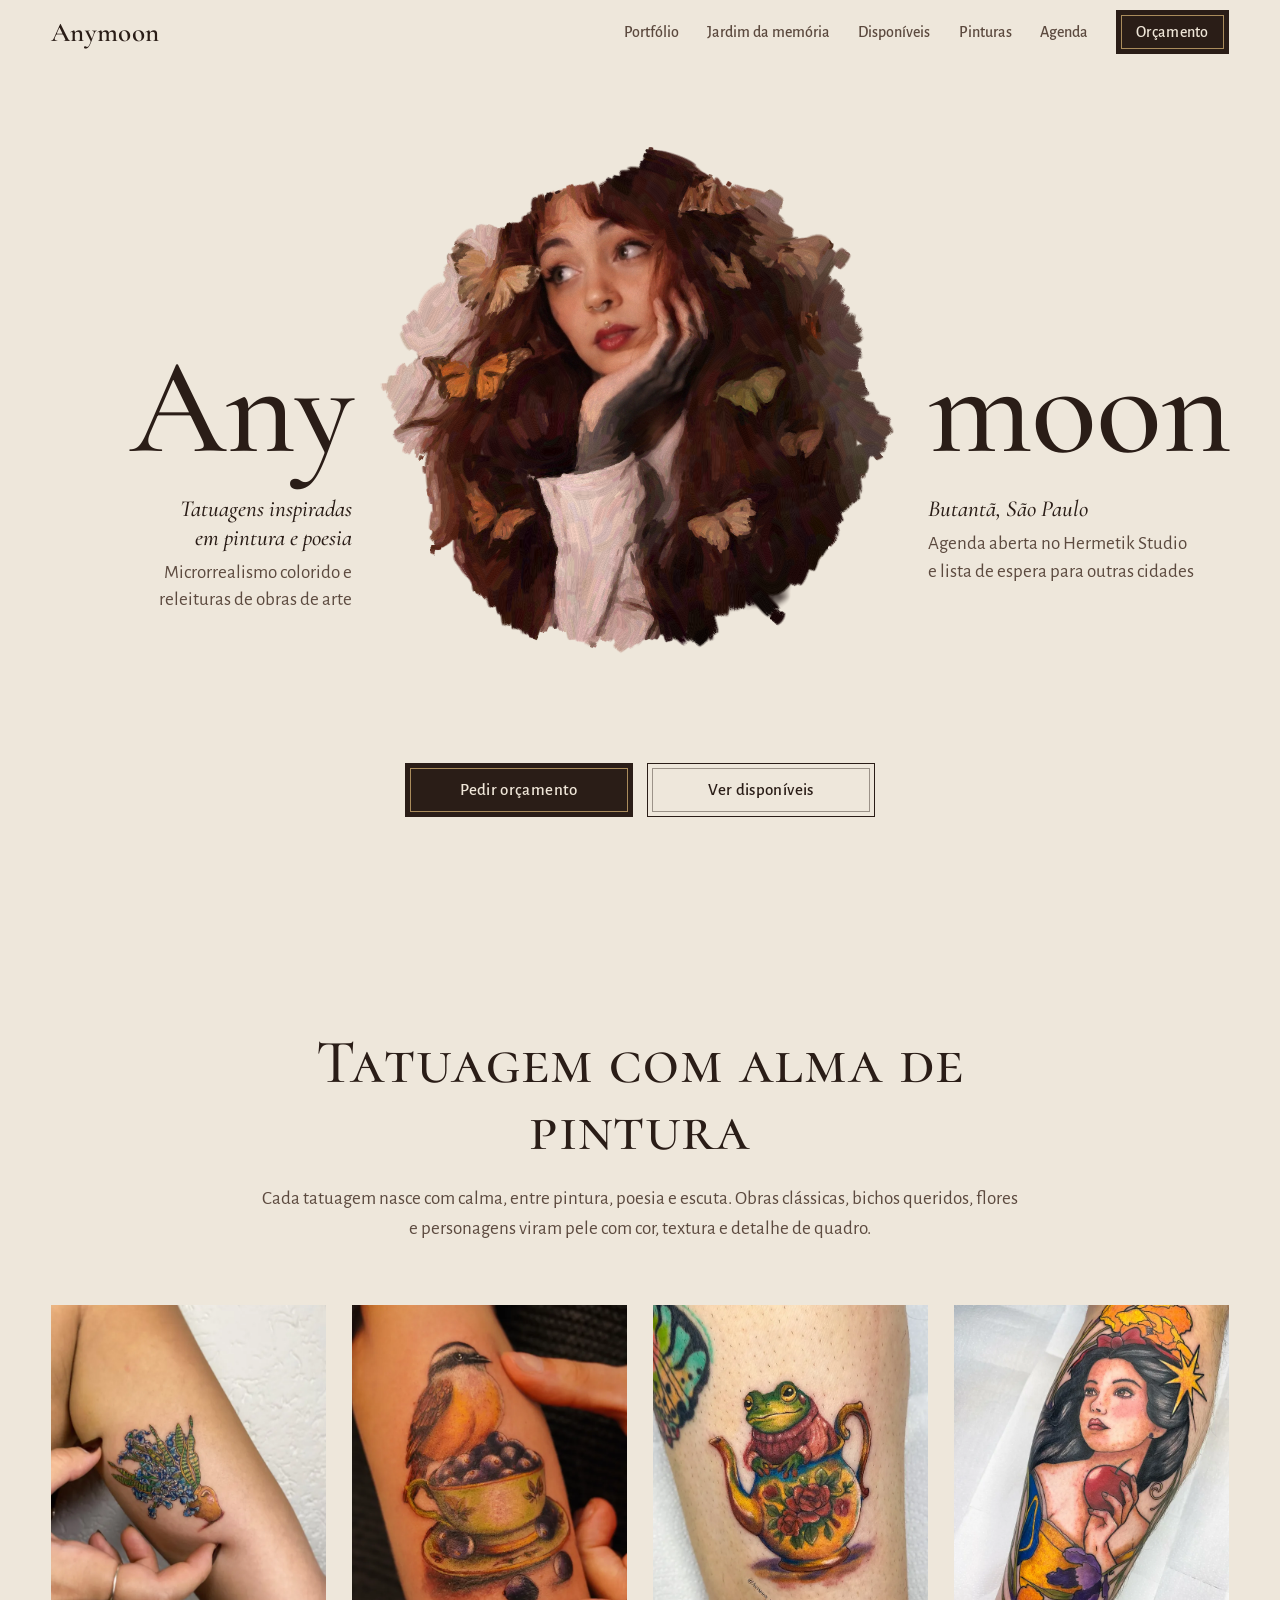
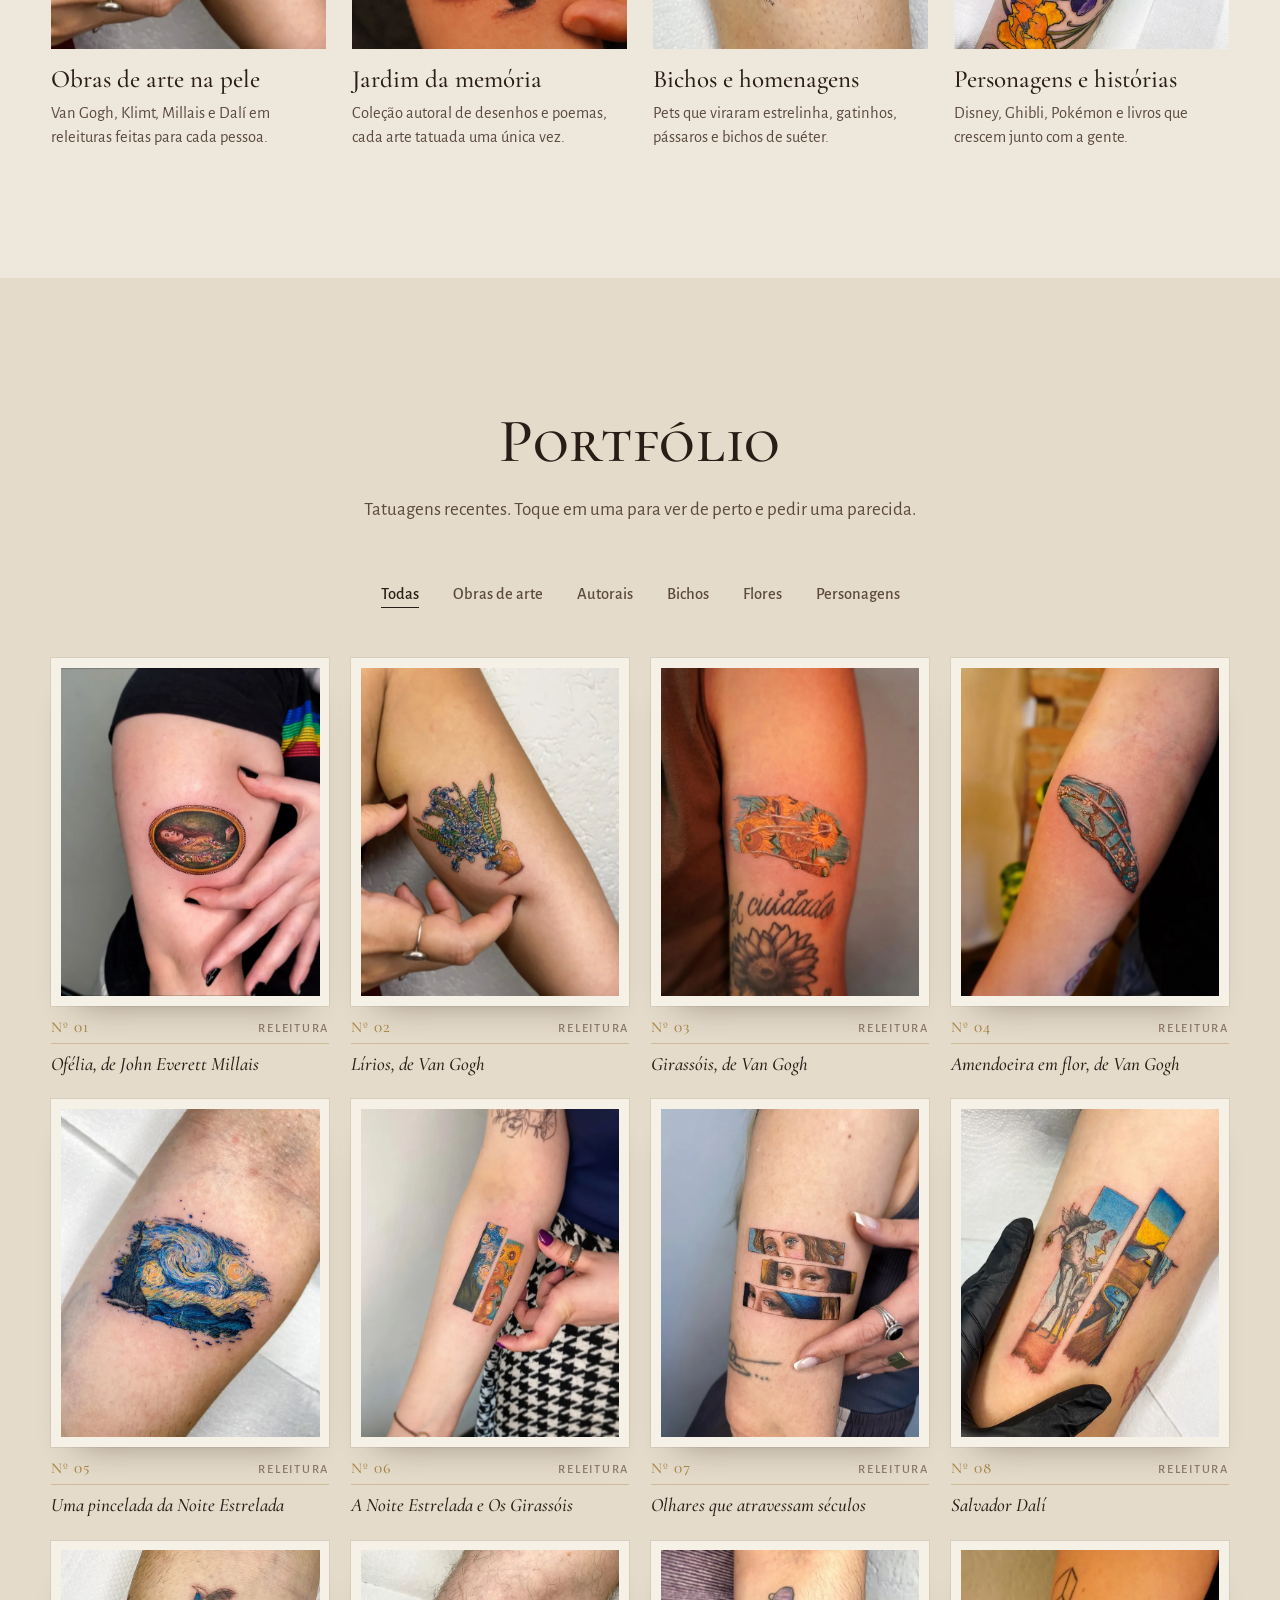
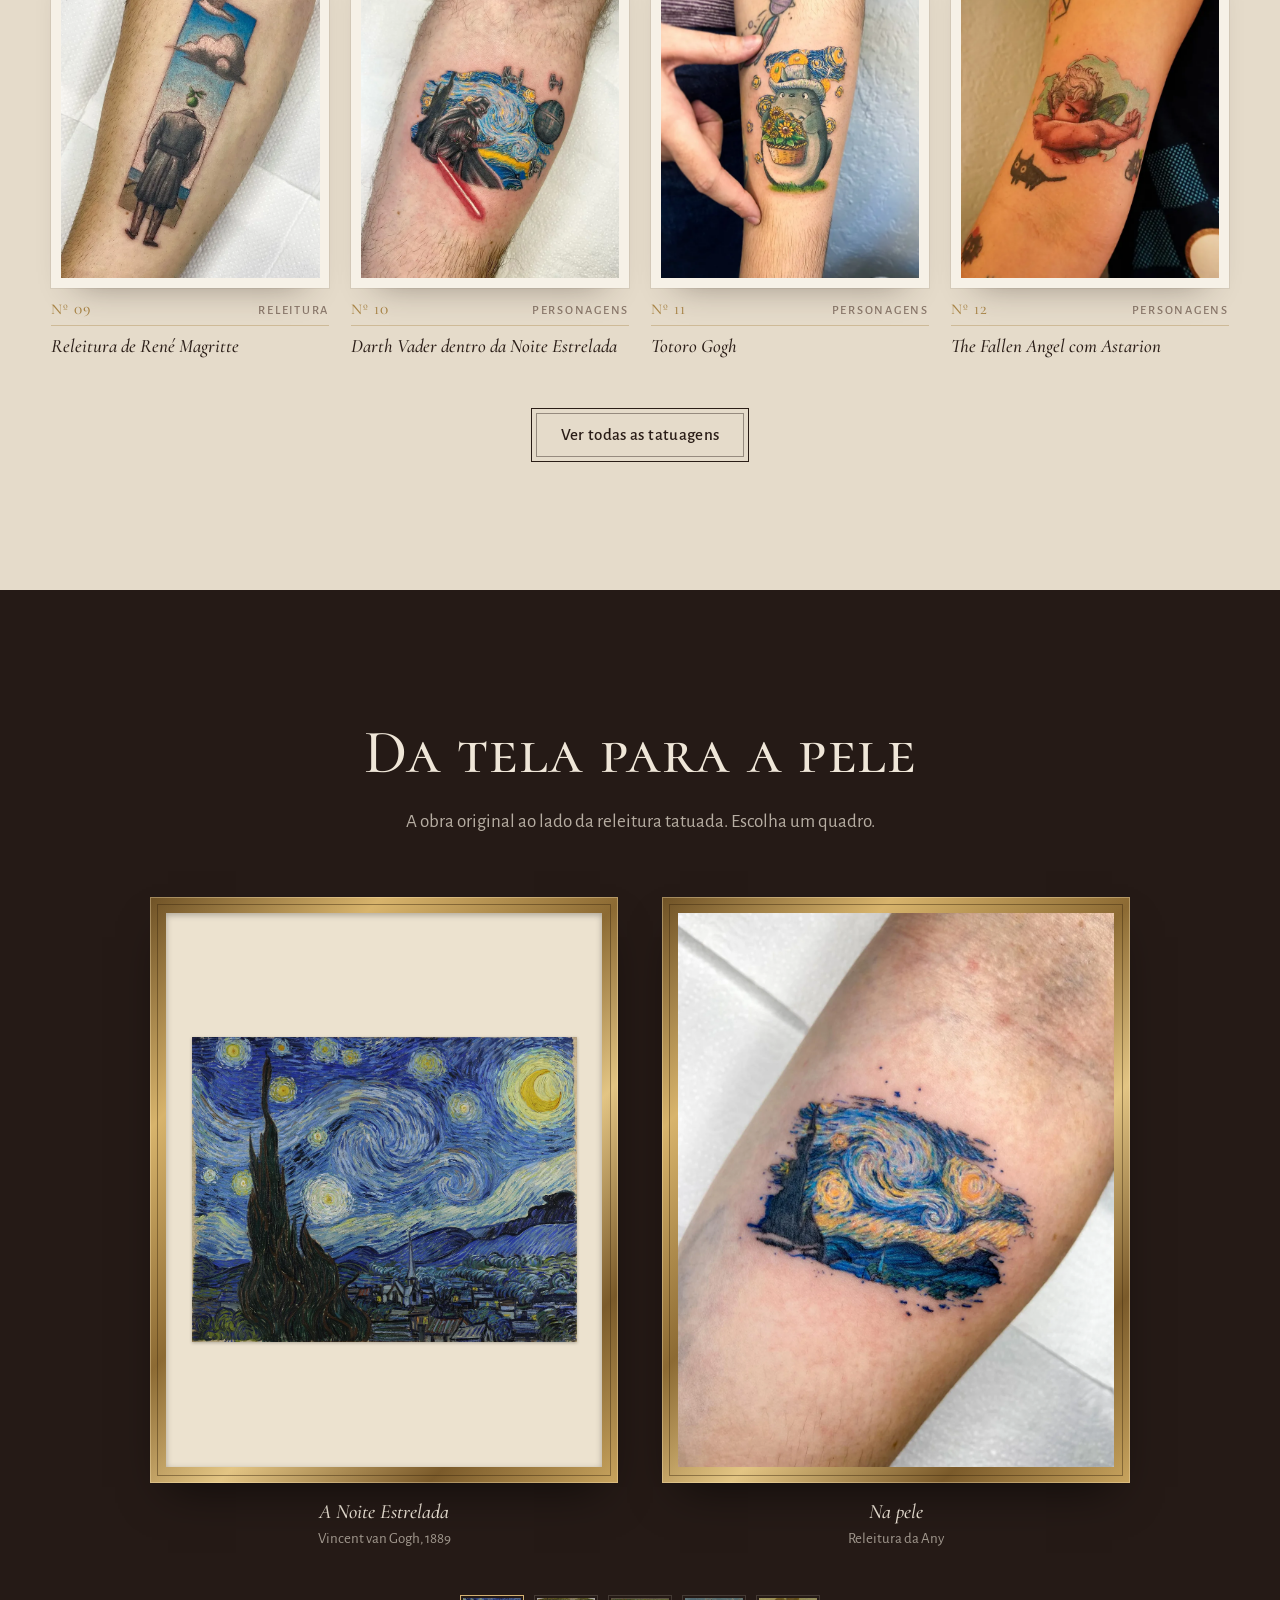
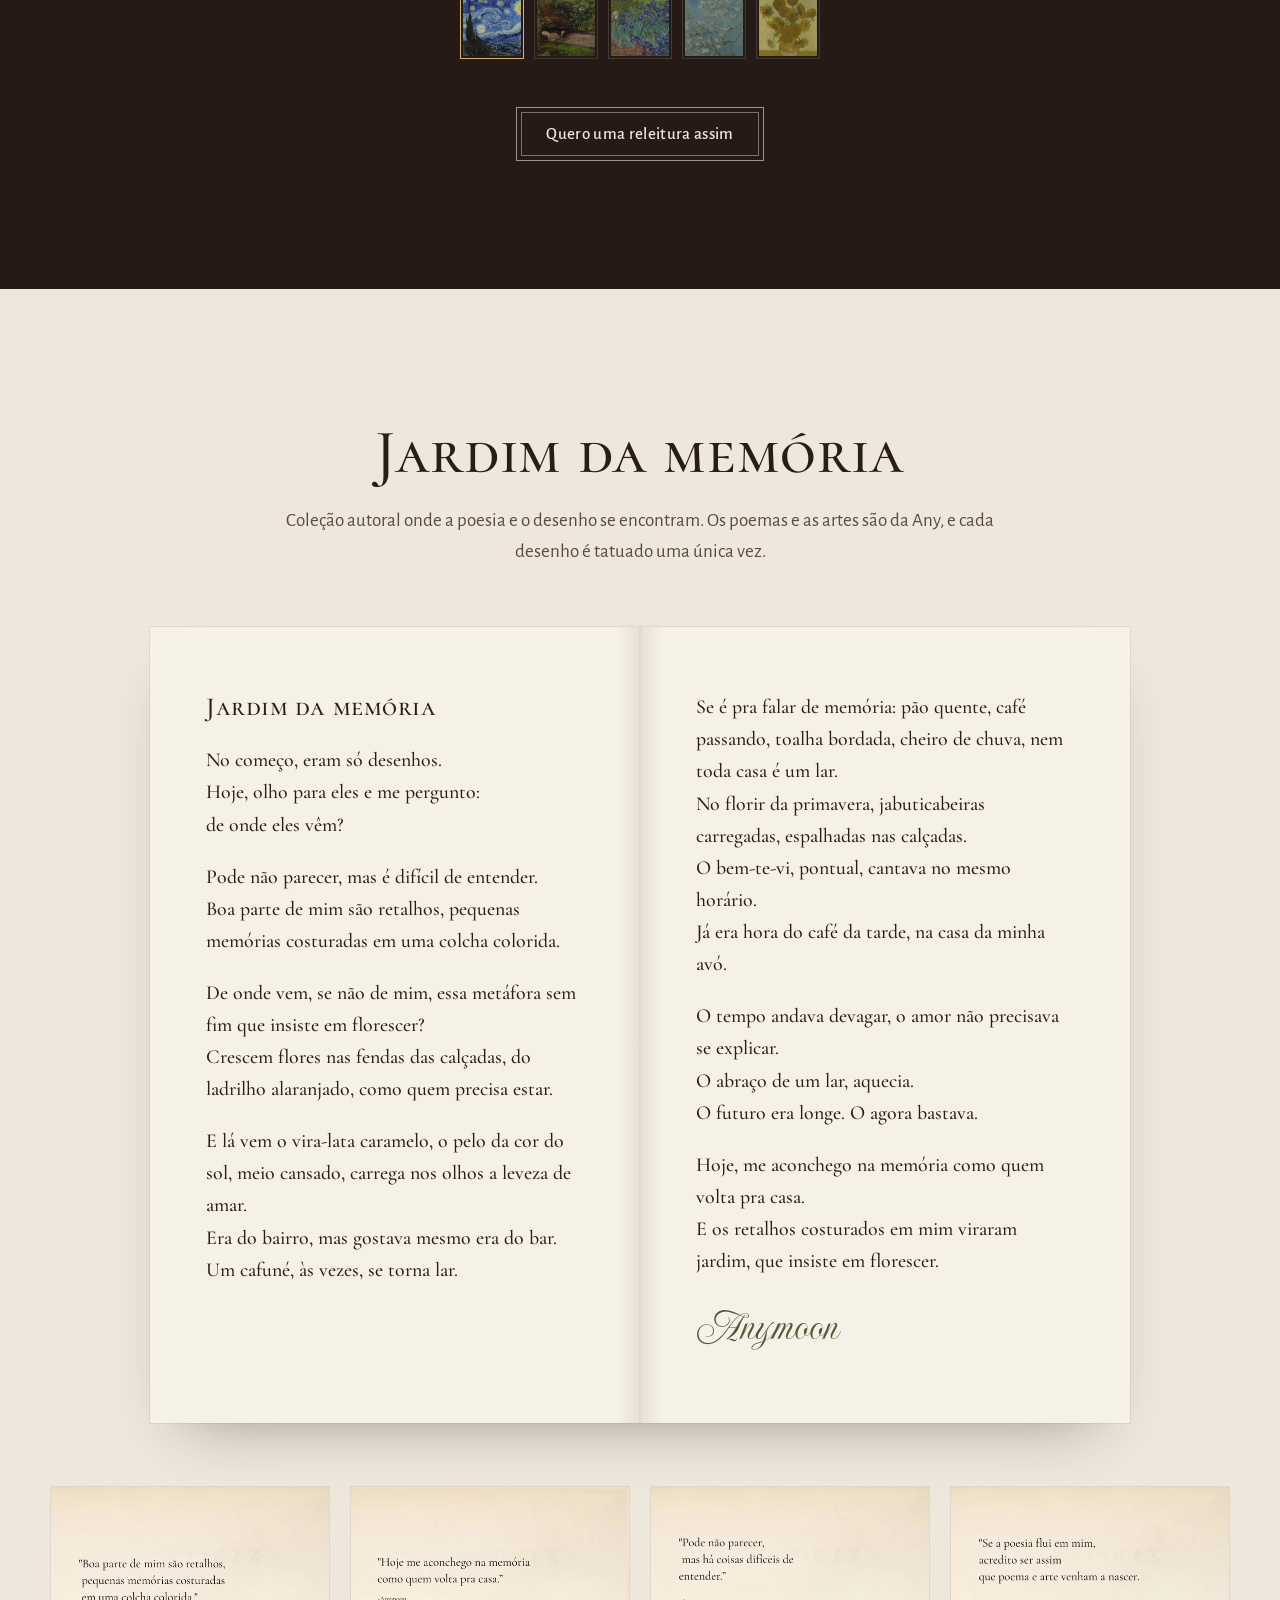
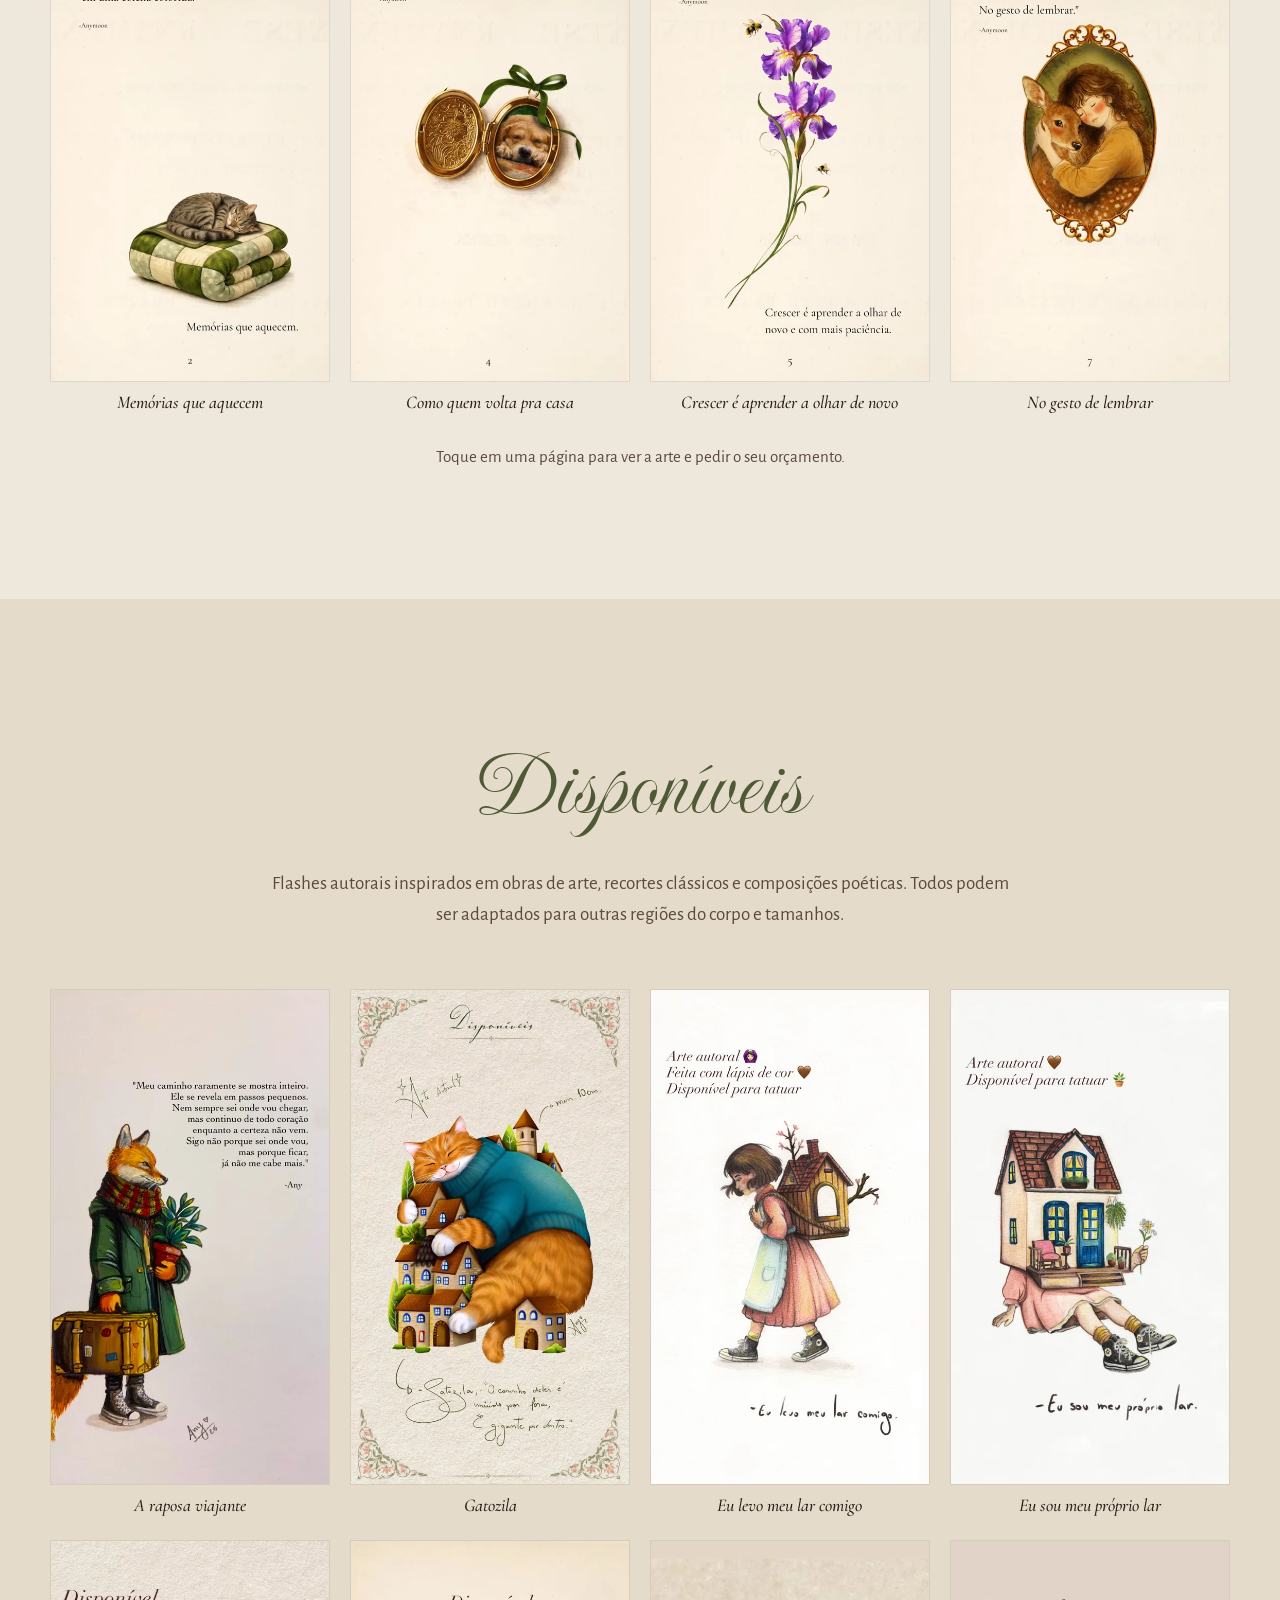
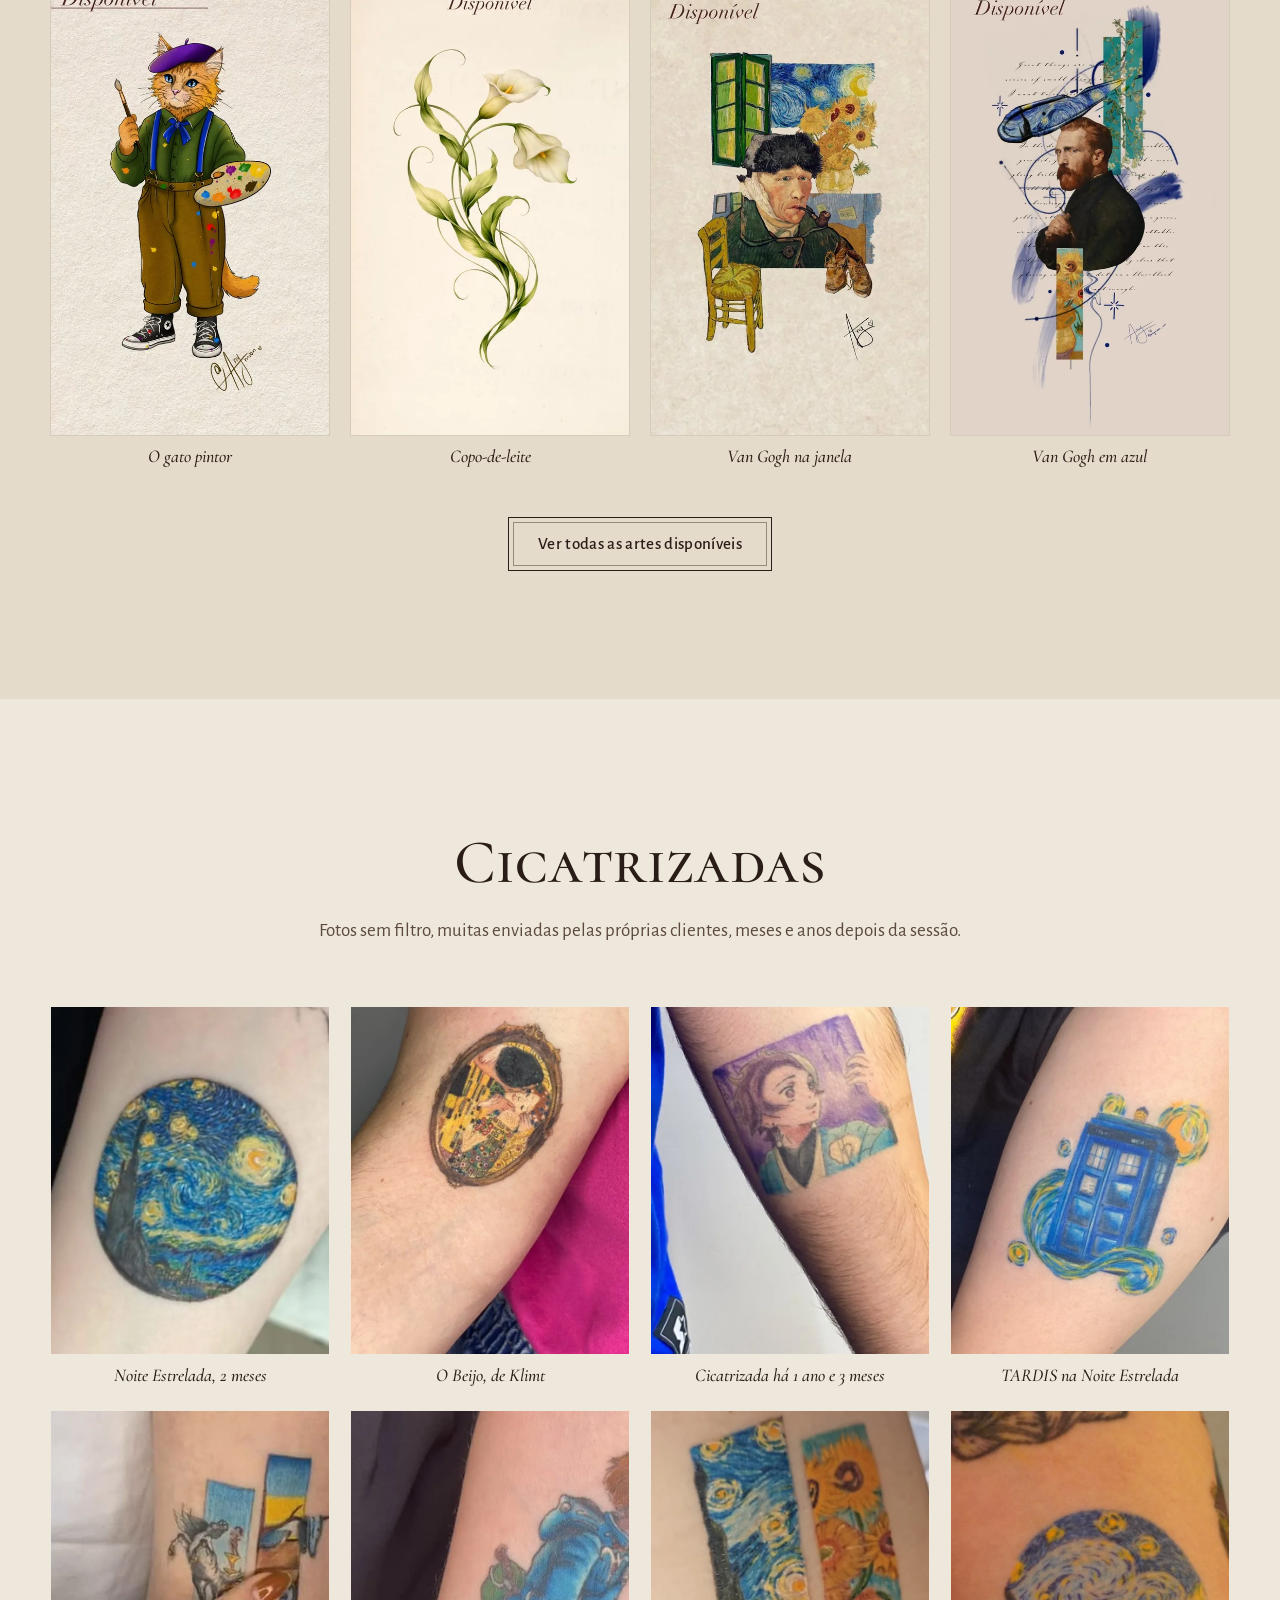
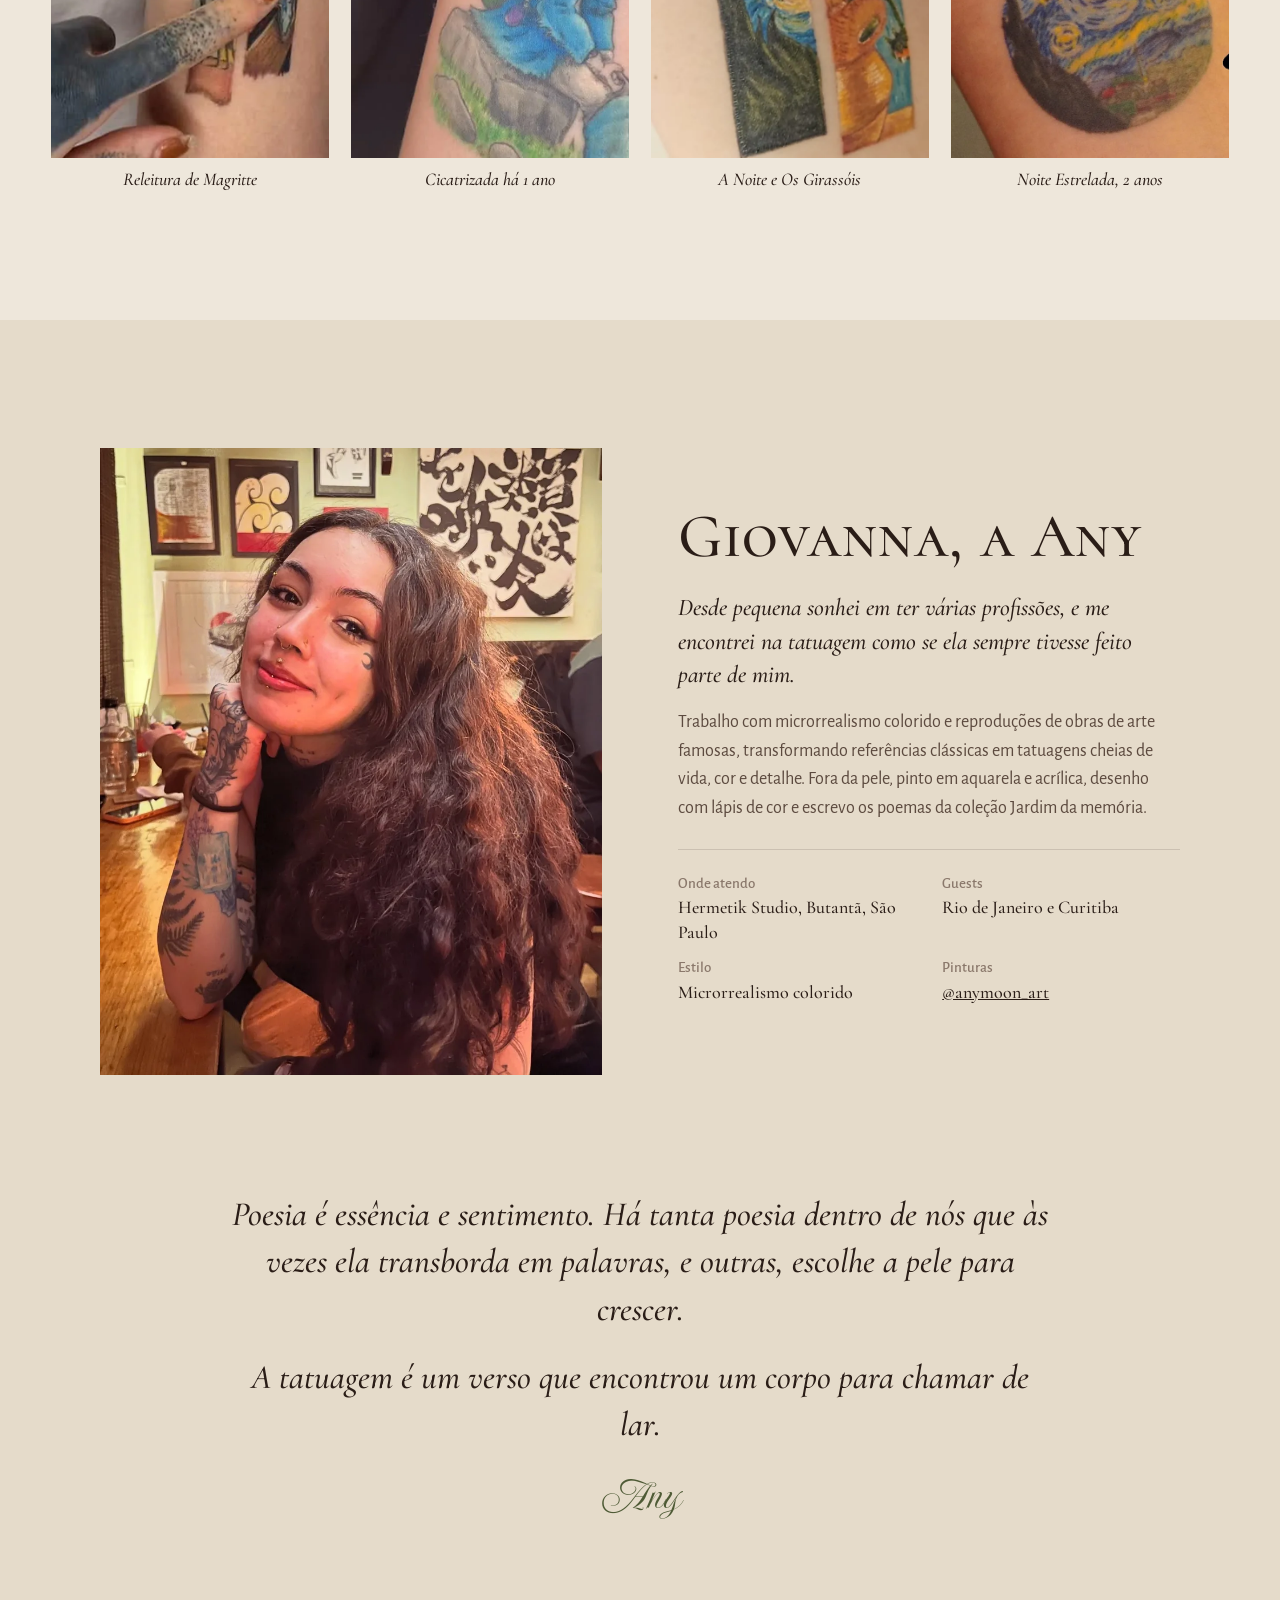
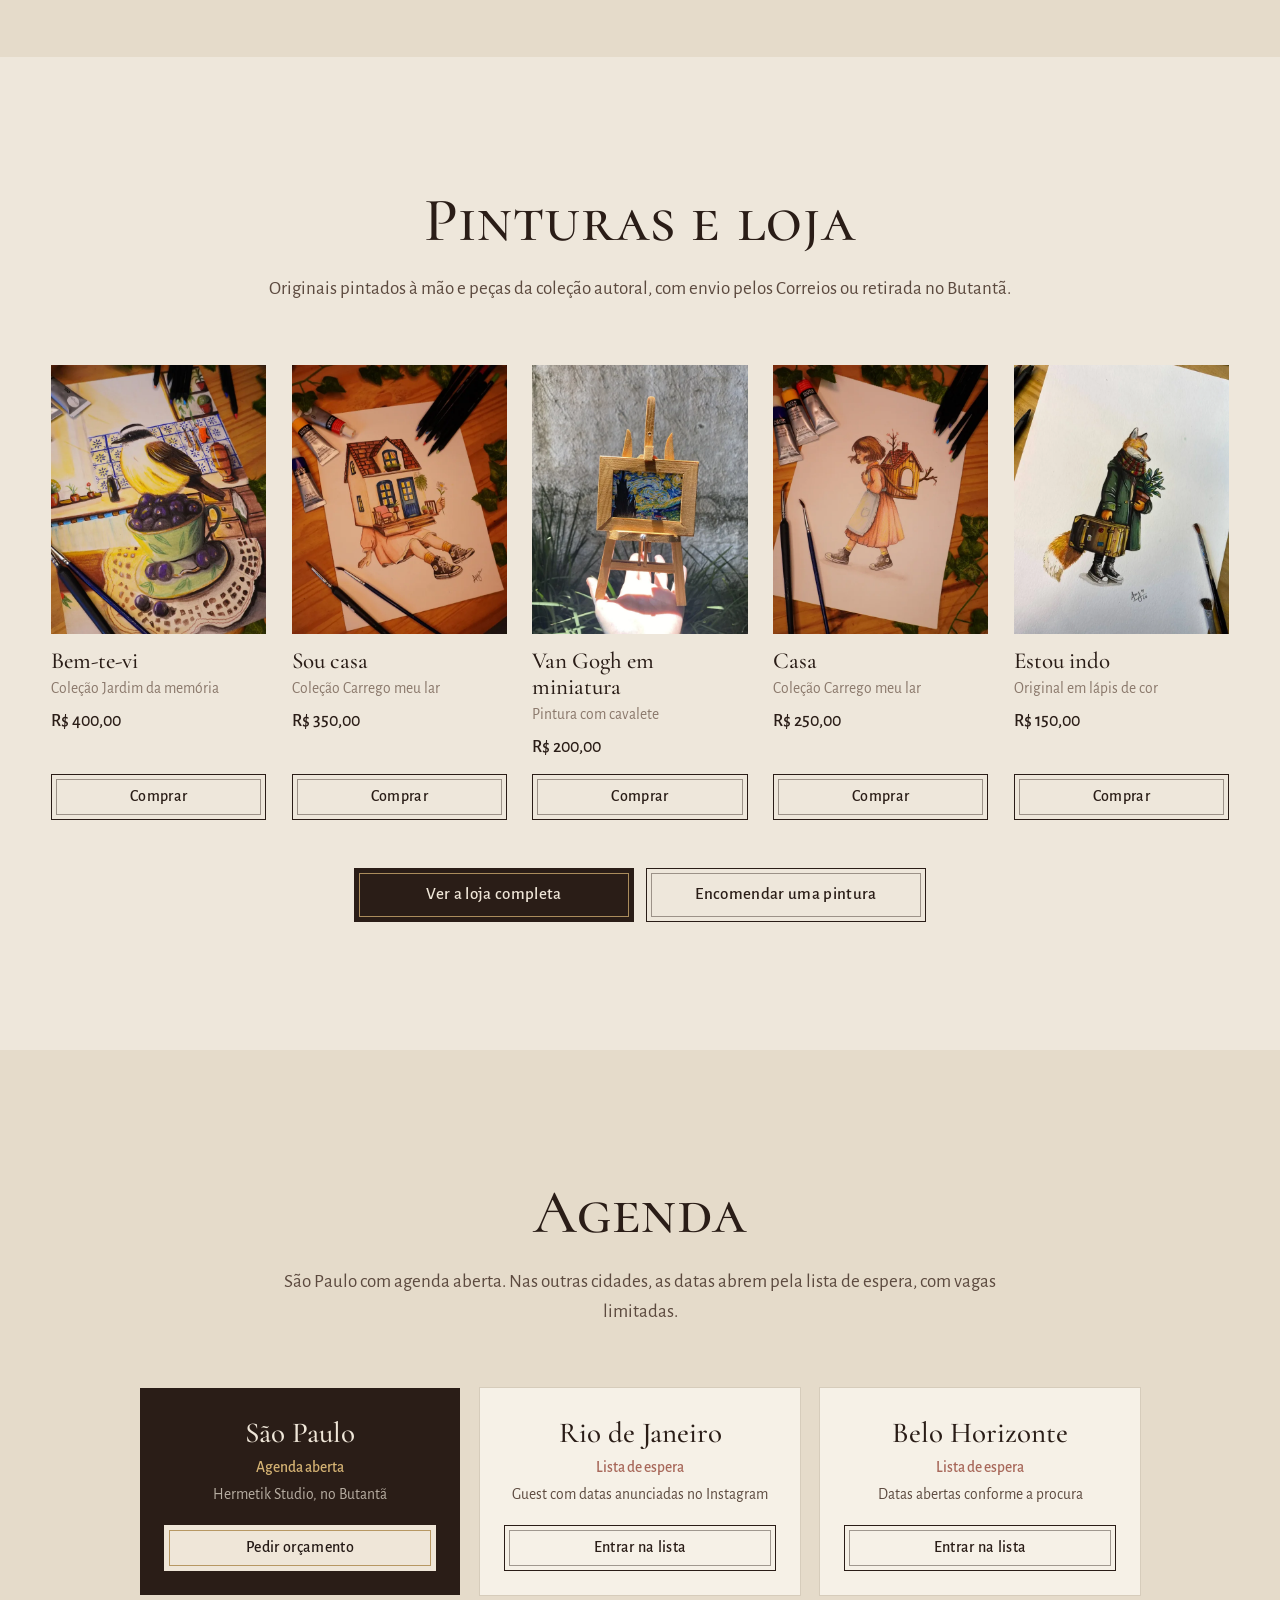
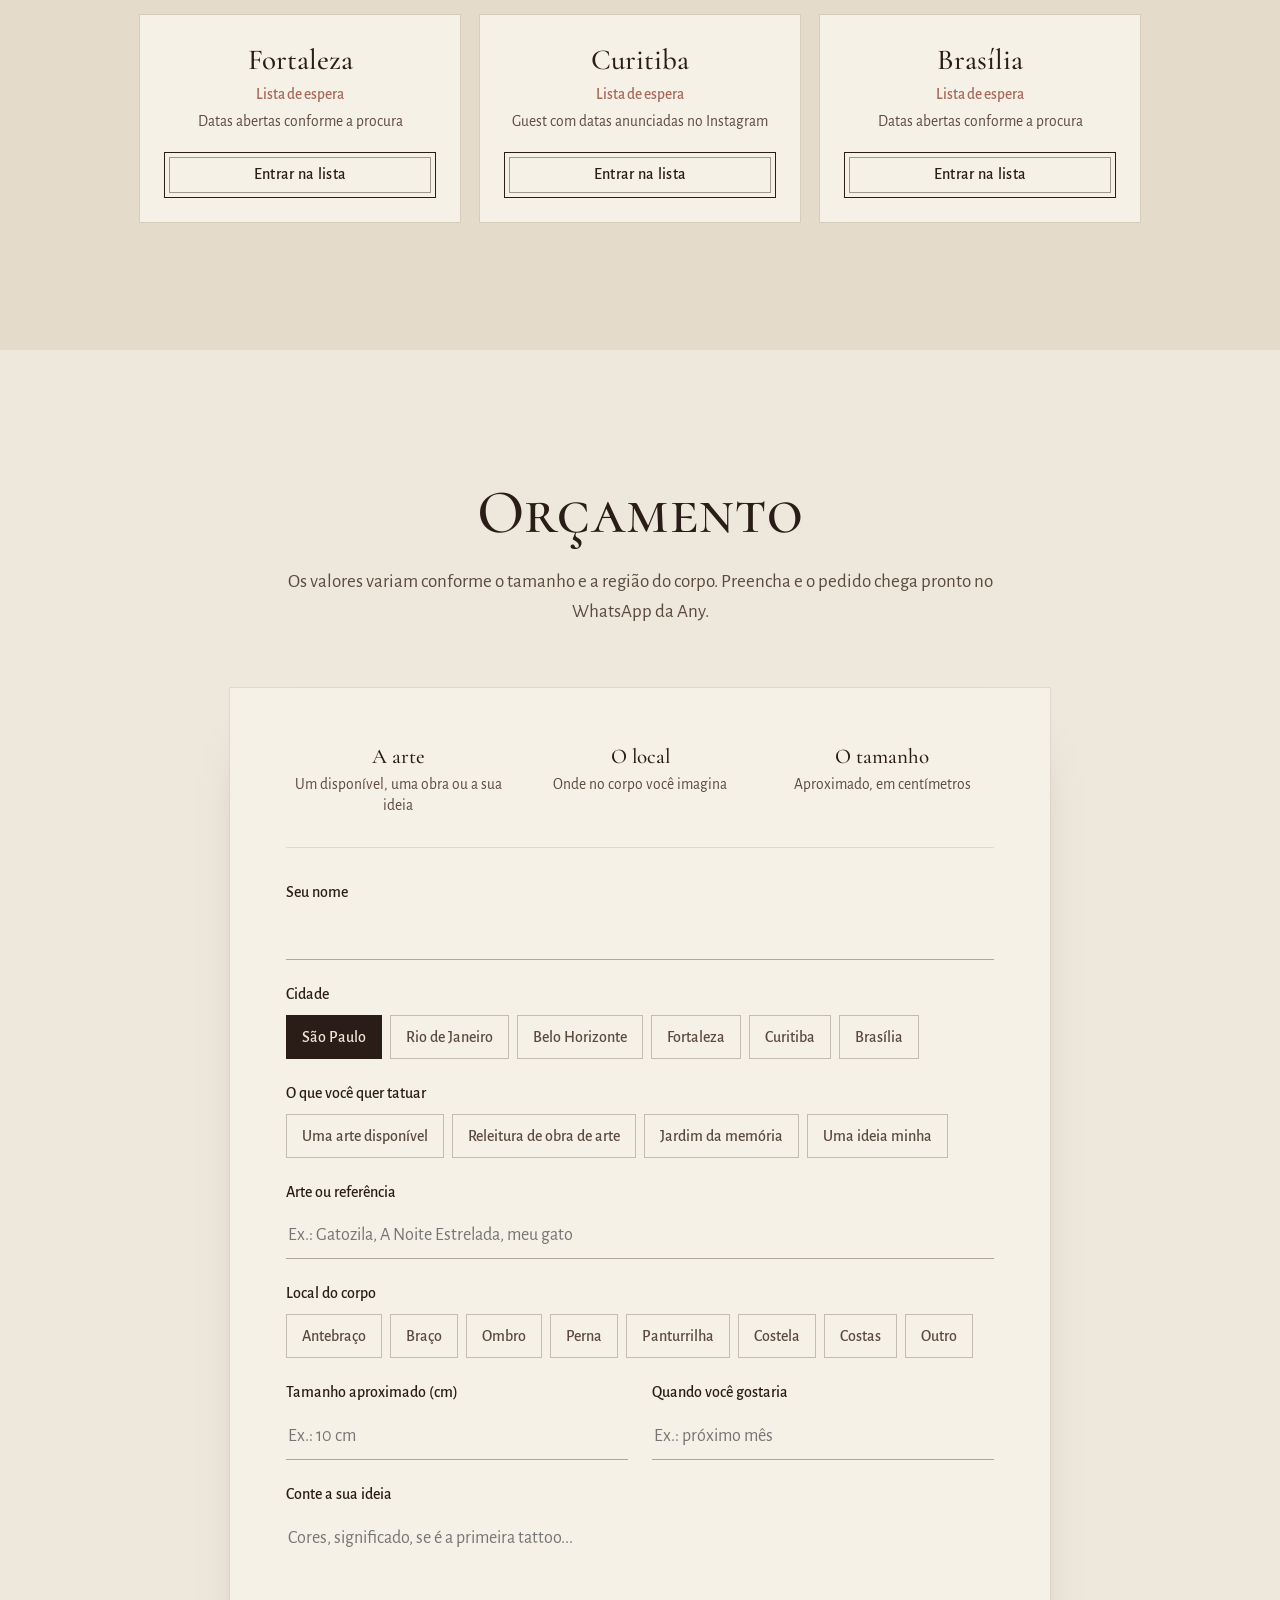
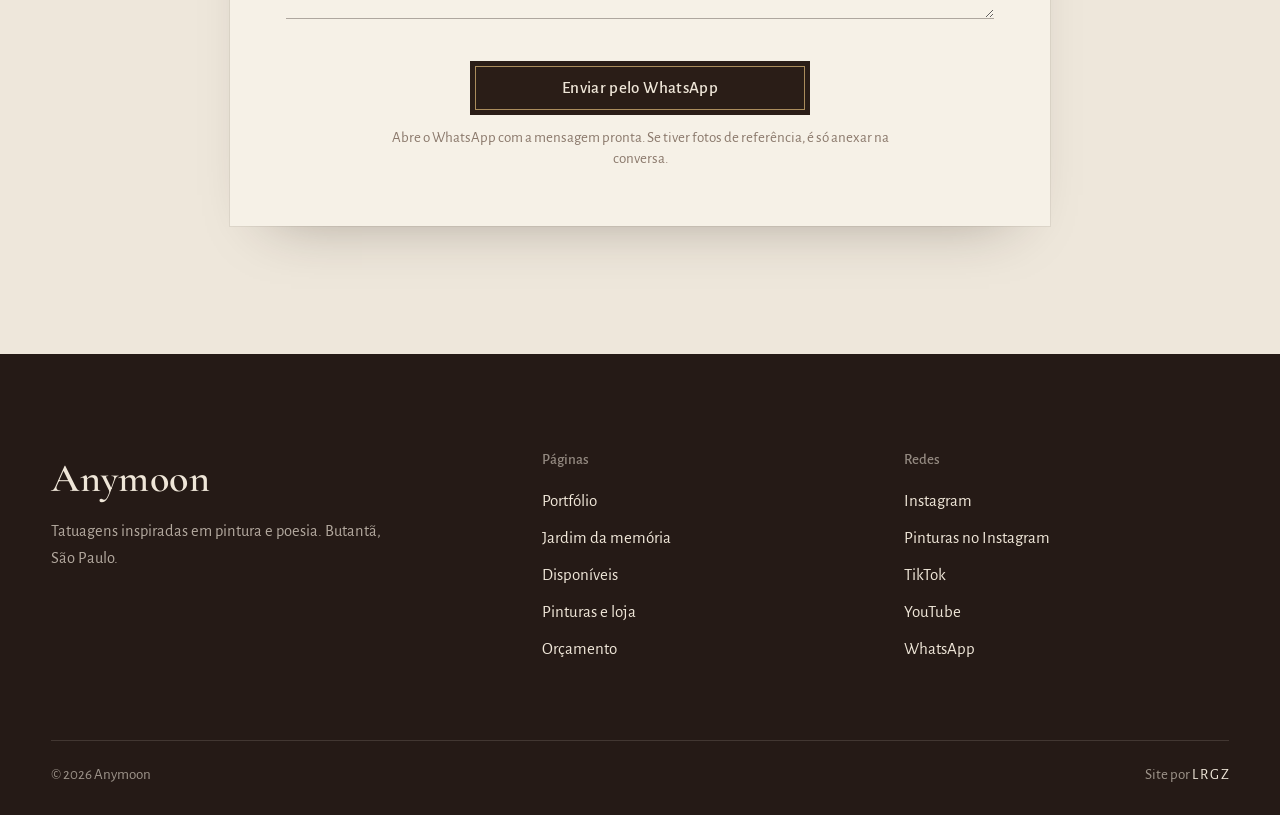
==== commit 099b1abe: "Hero pinta 35% mais rápido (3,6 s) e portfólio em clima de galeria: passe-partout, moldura de ouro q" ====
--- a/index.html
+++ b/index.html
@@ -11,15 +11,15 @@
 <meta property="og:title" content="Anymoon · Tatuagens inspiradas em pintura e poesia">
 <meta property="og:description" content="Releituras de obras de arte, coleção Jardim da memória e pinturas originais. Butantã, São Paulo.">
 <meta property="og:url" content="https://azeugral.github.io/anymoon-ink/">
-<meta property="og:image" content="https://azeugral.github.io/anymoon-ink/assets/img/og.jpg?v=1">
+<meta property="og:image" content="https://azeugral.github.io/anymoon-ink/assets/img/og.jpg?v=2">
 <meta property="og:image:width" content="1200"><meta property="og:image:height" content="630">
 <meta name="twitter:card" content="summary_large_image">
-<link rel="icon" href="assets/img/favicon.png?v=1" type="image/png">
-<link rel="apple-touch-icon" href="assets/img/apple-touch-icon.png?v=1">
+<link rel="icon" href="assets/img/favicon.png?v=2" type="image/png">
+<link rel="apple-touch-icon" href="assets/img/apple-touch-icon.png?v=2">
 <link rel="preload" href="assets/fonts/cormorant-garamond-500-latin.woff2" as="font" type="font/woff2" crossorigin>
-<link rel="preload" href="assets/hero/pinceladas.bin?v=1" as="fetch" crossorigin>
-<link rel="stylesheet" href="assets/css/fontes.css?v=1">
-<link rel="stylesheet" href="assets/css/site.css?v=1">
+<link rel="preload" href="assets/hero/pinceladas.bin?v=2" as="fetch" crossorigin>
+<link rel="stylesheet" href="assets/css/fontes.css?v=2">
+<link rel="stylesheet" href="assets/css/site.css?v=2">
 </head>
 <body>
 <a class="saltar" href="#conteudo">Pular para o conteúdo</a>
@@ -68,10 +68,10 @@
       <p>Cada tatuagem nasce com calma, entre pintura, poesia e escuta. Obras clássicas, bichos queridos, flores e personagens viram pele com cor, textura e detalhe de quadro.</p>
     </div>
     <div class="pilares">
-      <a class="pilar revela" href="#portfolio" data-filtro="obras"><figure><img src="assets/img/p/lirios.webp?v=1" alt="Releitura dos Lírios de Van Gogh tatuada no braço" loading="lazy" width="720" height="900"></figure><h3>Obras de arte na pele</h3><p>Van Gogh, Klimt, Millais e Dalí em releituras feitas para cada pessoa.</p></a>
-      <a class="pilar revela" href="#jardim"><figure><img src="assets/img/p/bem-te-vi.webp?v=1" alt="Bem-te-vi na xícara de jabuticabas, da coleção Jardim da memória" loading="lazy" width="720" height="900"></figure><h3>Jardim da memória</h3><p>Coleção autoral de desenhos e poemas, cada arte tatuada uma única vez.</p></a>
-      <a class="pilar revela" href="#portfolio" data-filtro="bichos"><figure><img src="assets/img/p/sapo.webp?v=1" alt="Sapo de suéter dentro de um bule florido" loading="lazy" width="720" height="900"></figure><h3>Bichos e homenagens</h3><p>Pets que viraram estrelinha, gatinhos, pássaros e bichos de suéter.</p></a>
-      <a class="pilar revela" href="#portfolio" data-filtro="historias"><figure><img src="assets/img/p/branca.webp?v=1" alt="Branca de Neve colorida no antebraço" loading="lazy" width="720" height="900"></figure><h3>Personagens e histórias</h3><p>Disney, Ghibli, Pokémon e livros que crescem junto com a gente.</p></a>
+      <a class="pilar revela" href="#portfolio" data-filtro="obras"><figure><img src="assets/img/p/lirios.webp?v=2" alt="Releitura dos Lírios de Van Gogh tatuada no braço" loading="lazy" width="720" height="900"></figure><h3>Obras de arte na pele</h3><p>Van Gogh, Klimt, Millais e Dalí em releituras feitas para cada pessoa.</p></a>
+      <a class="pilar revela" href="#jardim"><figure><img src="assets/img/p/bem-te-vi.webp?v=2" alt="Bem-te-vi na xícara de jabuticabas, da coleção Jardim da memória" loading="lazy" width="720" height="900"></figure><h3>Jardim da memória</h3><p>Coleção autoral de desenhos e poemas, cada arte tatuada uma única vez.</p></a>
+      <a class="pilar revela" href="#portfolio" data-filtro="bichos"><figure><img src="assets/img/p/sapo.webp?v=2" alt="Sapo de suéter dentro de um bule florido" loading="lazy" width="720" height="900"></figure><h3>Bichos e homenagens</h3><p>Pets que viraram estrelinha, gatinhos, pássaros e bichos de suéter.</p></a>
+      <a class="pilar revela" href="#portfolio" data-filtro="historias"><figure><img src="assets/img/p/branca.webp?v=2" alt="Branca de Neve colorida no antebraço" loading="lazy" width="720" height="900"></figure><h3>Personagens e histórias</h3><p>Disney, Ghibli, Pokémon e livros que crescem junto com a gente.</p></a>
     </div>
   </div>
 </section>
@@ -102,8 +102,8 @@
       <p>A obra original ao lado da releitura tatuada. Escolha um quadro.</p>
     </div>
     <div class="par revela" id="par">
-      <figure class="quadro"><div class="moldura"><div class="pp"><img id="par-obra" src="assets/img/obra/noite.webp?v=1" alt="" width="1100" height="871"></div></div><figcaption id="par-leg-obra">A Noite Estrelada<small>Vincent van Gogh, 1889</small></figcaption></figure>
-      <figure class="quadro"><div class="moldura"><div class="pp pele"><img id="par-pele" src="assets/img/o/noite.webp?v=1" alt="" width="1200" height="1500"></div></div><figcaption>Na pele<small id="par-leg-pele">Releitura da Any</small></figcaption></figure>
+      <figure class="quadro"><div class="moldura"><div class="pp"><img id="par-obra" src="assets/img/obra/noite.webp?v=2" alt="" width="1100" height="871"></div></div><figcaption id="par-leg-obra">A Noite Estrelada<small>Vincent van Gogh, 1889</small></figcaption></figure>
+      <figure class="quadro"><div class="moldura"><div class="pp pele"><img id="par-pele" src="assets/img/o/noite.webp?v=2" alt="" width="1200" height="1500"></div></div><figcaption>Na pele<small id="par-leg-pele">Releitura da Any</small></figcaption></figure>
     </div>
     <div class="obras-sel" id="obras-sel" role="group" aria-label="Escolher obra"></div>
     <div class="mais"><a class="bt bt-linha" href="#orcamento" data-ref-obra>Quero uma releitura assim</a></div>
@@ -161,7 +161,7 @@
 
 <section class="sec alt" id="sobre">
   <div class="sobre">
-    <figure class="revela"><img src="assets/img/sobre.webp?v=1" alt="Any no estúdio, com quadros na parede" loading="lazy" width="880" height="1100"></figure>
+    <figure class="revela"><img src="assets/img/sobre.webp?v=2" alt="Any no estúdio, com quadros na parede" loading="lazy" width="880" height="1100"></figure>
     <div class="txt revela">
       <h2 class="h2">Giovanna, a Any</h2>
       <p>Desde pequena sonhei em ter várias profissões, e me encontrei na tatuagem como se ela sempre tivesse feito parte de mim.</p>
@@ -264,8 +264,8 @@
   <button class="lb-seta lb-prox" id="lb-prox" aria-label="Próxima"><svg viewBox="0 0 22 40" fill="none" stroke="currentColor" stroke-width="1.5"><path d="m2 2 18 18L2 38"/></svg></button>
 </div>
 
-<script src="assets/js/dados.js?v=1"></script>
-<script src="assets/js/pintura.js?v=1"></script>
-<script src="assets/js/site.js?v=1"></script>
+<script src="assets/js/dados.js?v=2"></script>
+<script src="assets/js/pintura.js?v=2"></script>
+<script src="assets/js/site.js?v=2"></script>
 </body>
 </html>
--- a/assets/css/site.css
+++ b/assets/css/site.css
@@ -309,3 +309,35 @@
 .cidades{grid-template-columns:repeat(3,minmax(0,1fr))}
 @media (max-width:860px){.cidades{grid-template-columns:repeat(2,minmax(0,1fr))}}
 @media (max-width:359px){.cidade{padding:20px 10px 14px}.cidade h3{font-size:21px}.cidade .bt{font-size:14px;padding:0 4px}}
+
+/* ---------- portfolio como galeria: passe-partout, moldura de ouro que se desenha e etiqueta de museu ---------- */
+#grade .peca .foto{padding:clamp(7px,.75vw,11px);background:var(--linho);overflow:visible;
+  box-shadow:0 0 0 1px rgba(42,29,23,.07),0 22px 34px -26px rgba(42,29,23,.45);transition:box-shadow .6s var(--ease),transform .6s var(--ease)}
+#grade .peca .tela{position:relative;display:block;width:100%;height:100%;overflow:hidden;background:var(--papel-2)}
+#grade .peca .foto::before,#grade .peca .foto::after{content:"";position:absolute;inset:calc(clamp(7px,.75vw,11px) / 2 - .5px);pointer-events:none;
+  transition:transform .75s var(--ease),opacity .4s var(--ease)}
+#grade .peca .foto::before{border-top:1px solid var(--ouro);border-bottom:1px solid var(--ouro);transform:scaleX(.4);opacity:0}
+#grade .peca .foto::after{border-left:1px solid var(--ouro);border-right:1px solid var(--ouro);transform:scaleY(.4);opacity:0}
+#grade .peca .ver{position:absolute;left:50%;bottom:calc(clamp(7px,.75vw,11px) + 12px);transform:translate(-50%,8px);opacity:0;
+  font:500 13px/1 var(--sans);letter-spacing:.14em;text-transform:uppercase;color:var(--osso);white-space:nowrap;
+  padding:9px 14px;background:rgba(37,26,22,.72);box-shadow:inset 0 0 0 1px rgba(212,178,115,.5);backdrop-filter:blur(3px);
+  transition:opacity .45s var(--ease),transform .55s var(--ease)}
+#grade .peca .etq{display:flex;justify-content:space-between;align-items:baseline;gap:10px;margin-top:14px;padding-bottom:7px;
+  border-bottom:1px solid rgba(169,133,70,.38);font:500 12.5px/1.2 var(--sans);letter-spacing:.14em;text-transform:uppercase;color:var(--tinta-3)}
+#grade .peca .num{font:500 15px/1 var(--sc);letter-spacing:.06em;color:var(--ouro);text-transform:none}
+#grade .peca .leg{margin-top:8px}
+@media (hover:hover){
+  #grade .peca:hover .foto{transform:translateY(-3px);box-shadow:0 0 0 1px rgba(169,133,70,.25),0 30px 42px -26px rgba(42,29,23,.55)}
+  #grade .peca:hover .foto::before{transform:scaleX(1);opacity:1}
+  #grade .peca:hover .foto::after{transform:scaleY(1);opacity:1}
+  #grade .peca:hover .ver{opacity:1;transform:translate(-50%,0)}
+}
+#grade .peca:focus-visible .foto::before{transform:scaleX(1);opacity:1}
+#grade .peca:focus-visible .foto::after{transform:scaleY(1);opacity:1}
+@media (max-width:520px){
+  #grade .peca .etq{margin-top:10px;font-size:11px;letter-spacing:.1em;padding-bottom:5px}
+  #grade .peca .num{font-size:13.5px}
+  #grade .peca .foto::before{transform:scaleX(1);opacity:.6}
+  #grade .peca .foto::after{transform:scaleY(1);opacity:.6}
+}
+@media (prefers-reduced-motion:reduce){#grade .peca .foto,#grade .peca .foto::before,#grade .peca .foto::after{transition:none}}
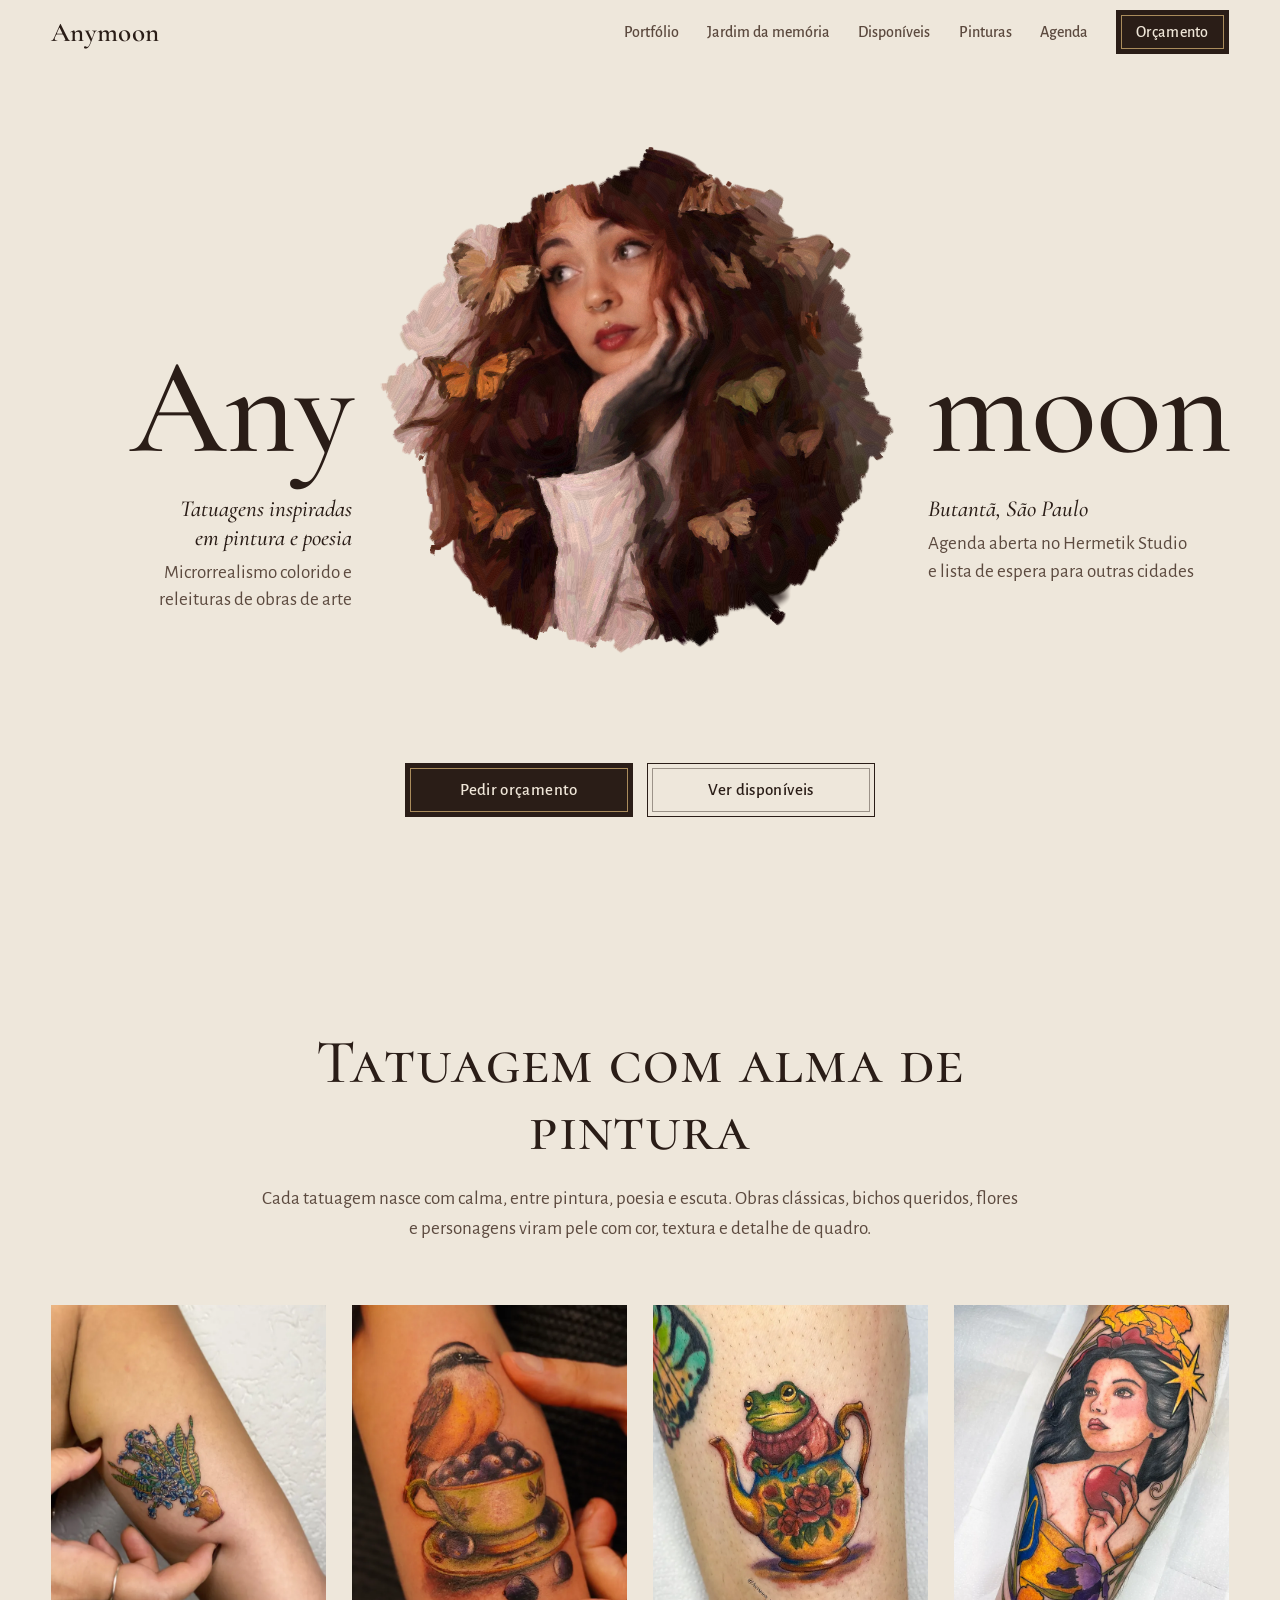
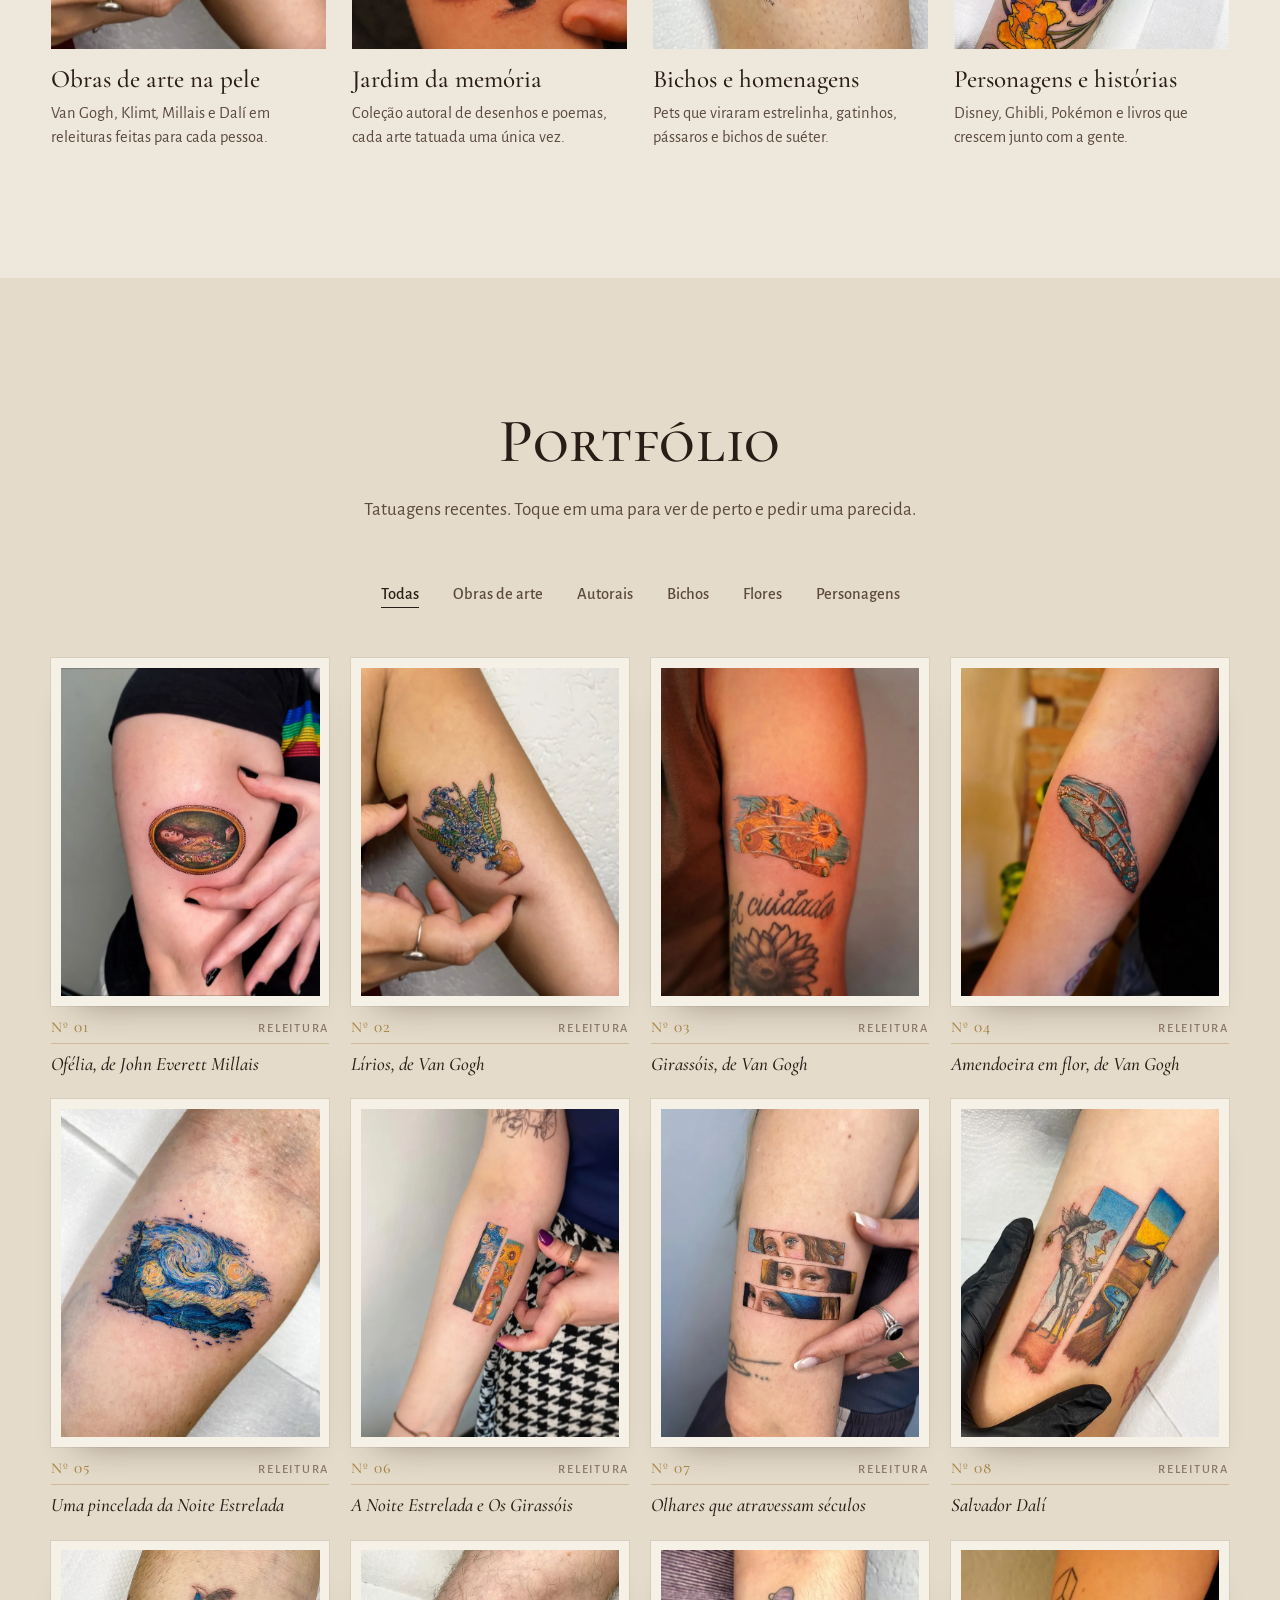
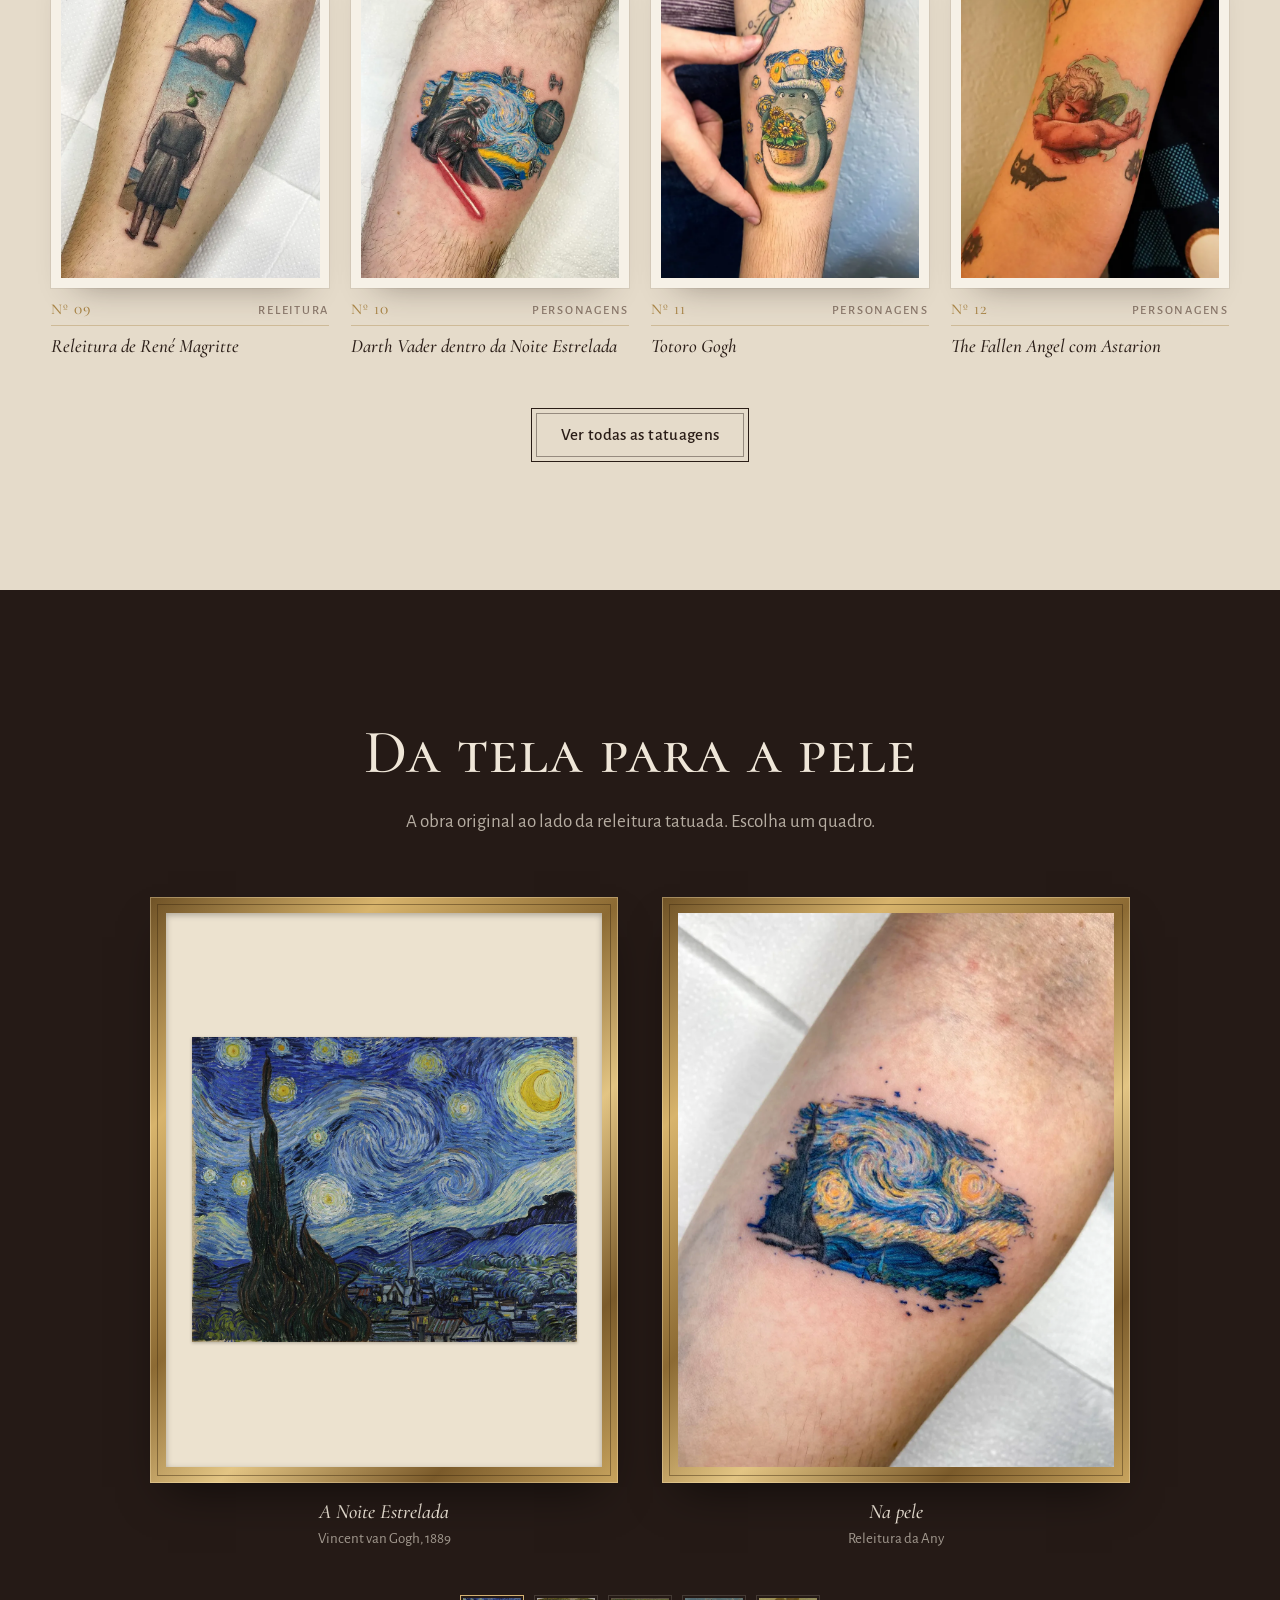
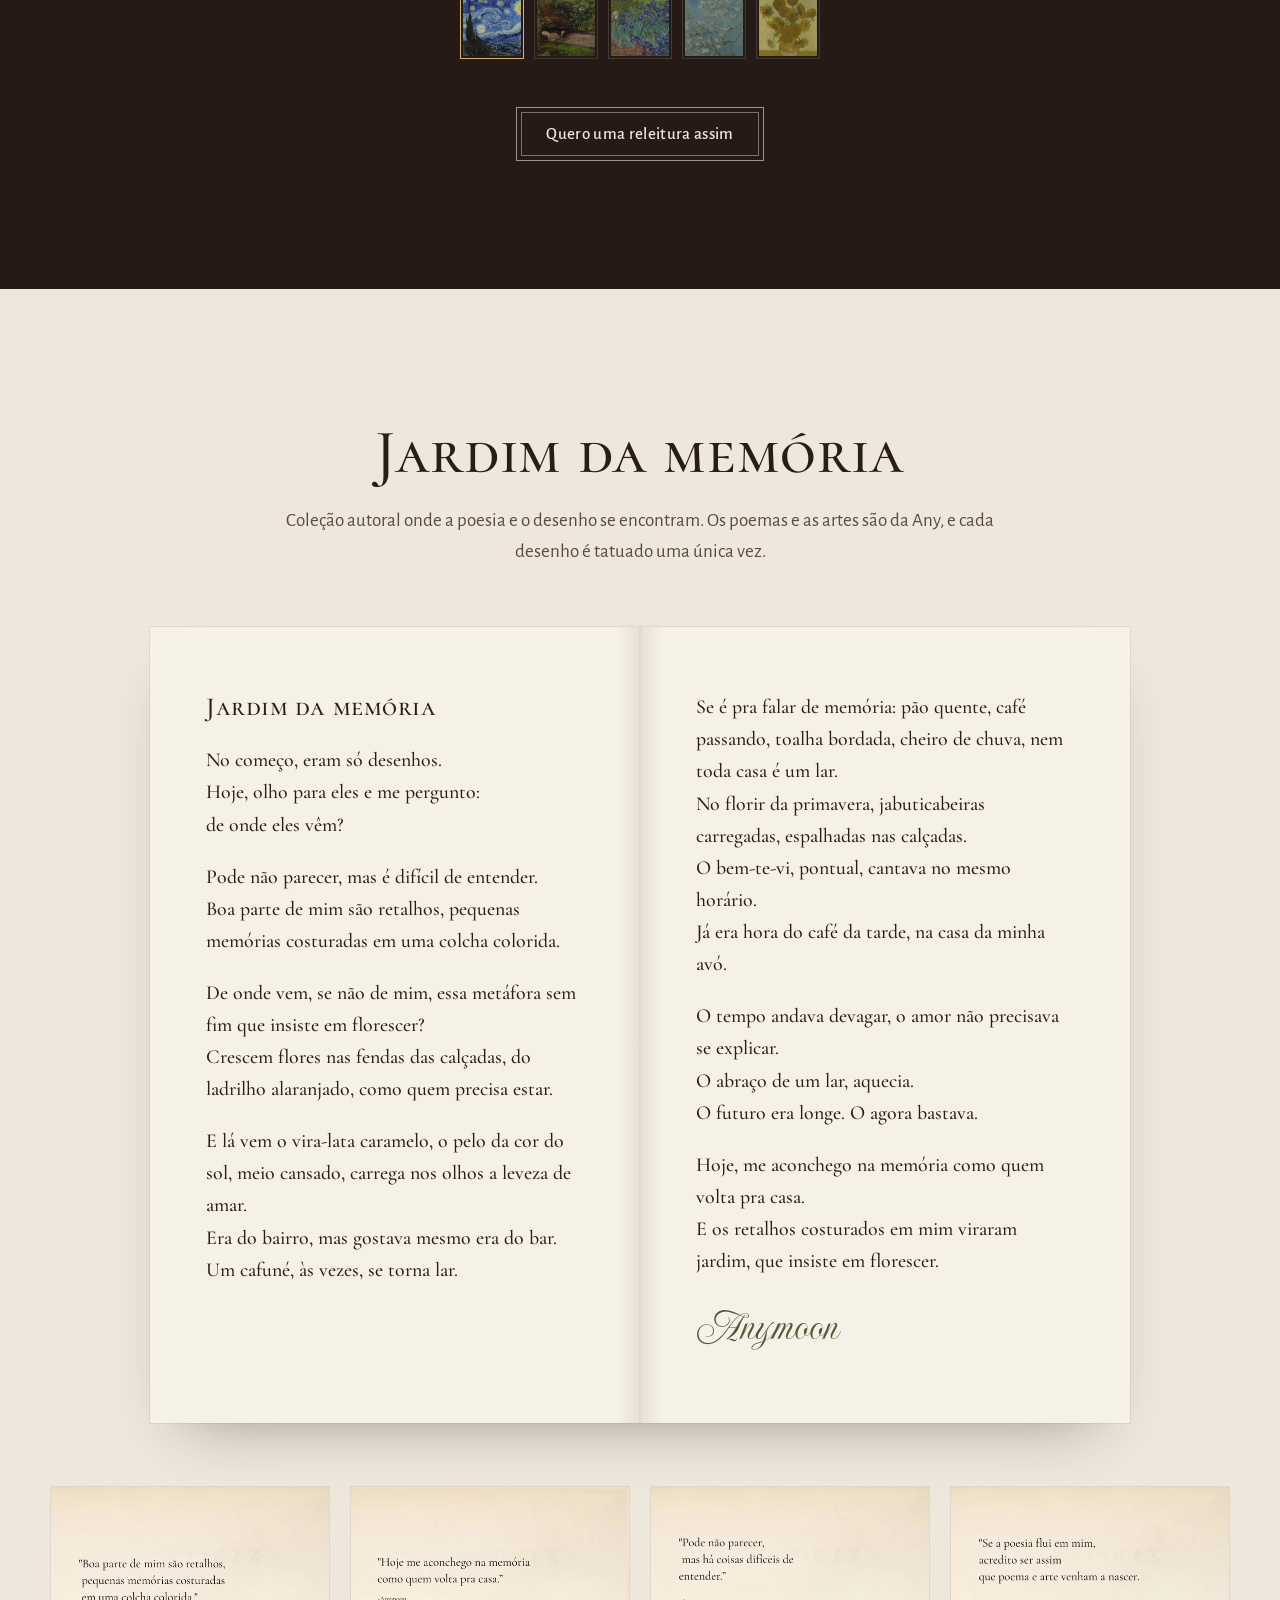
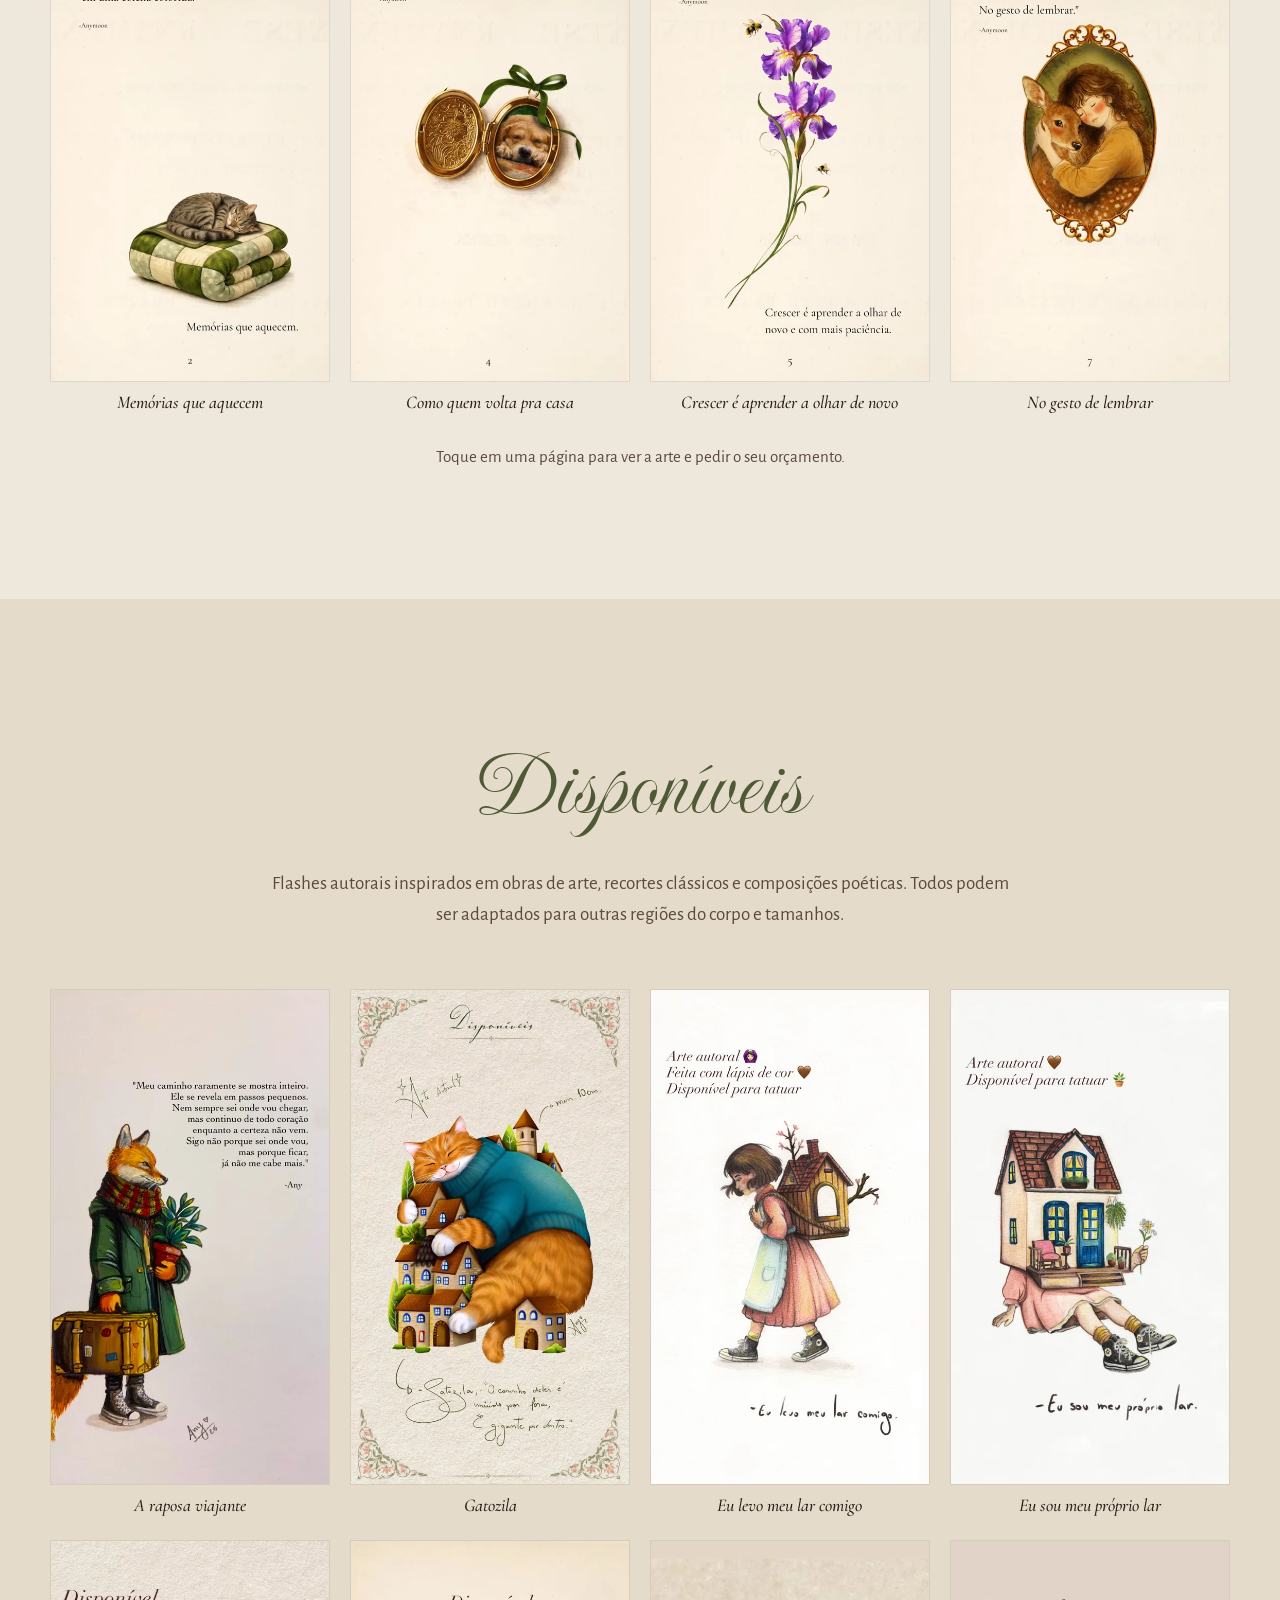
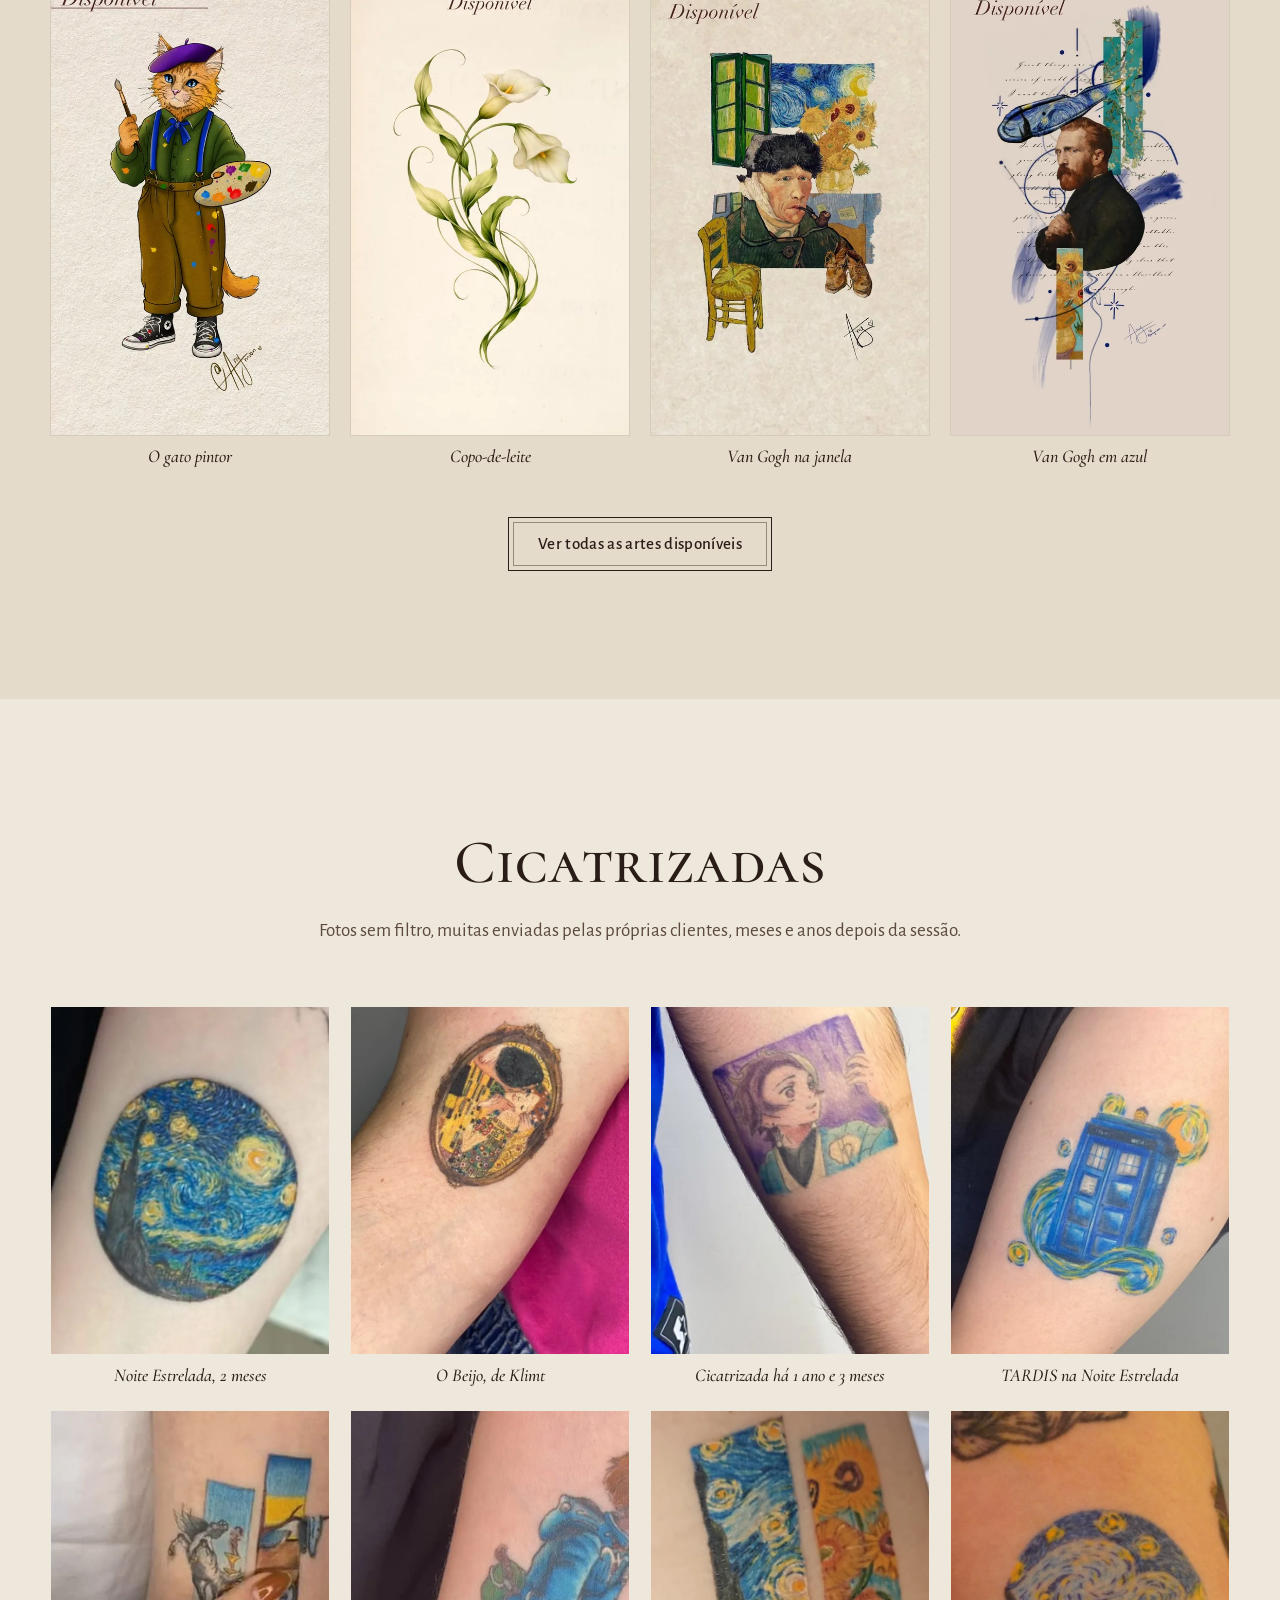
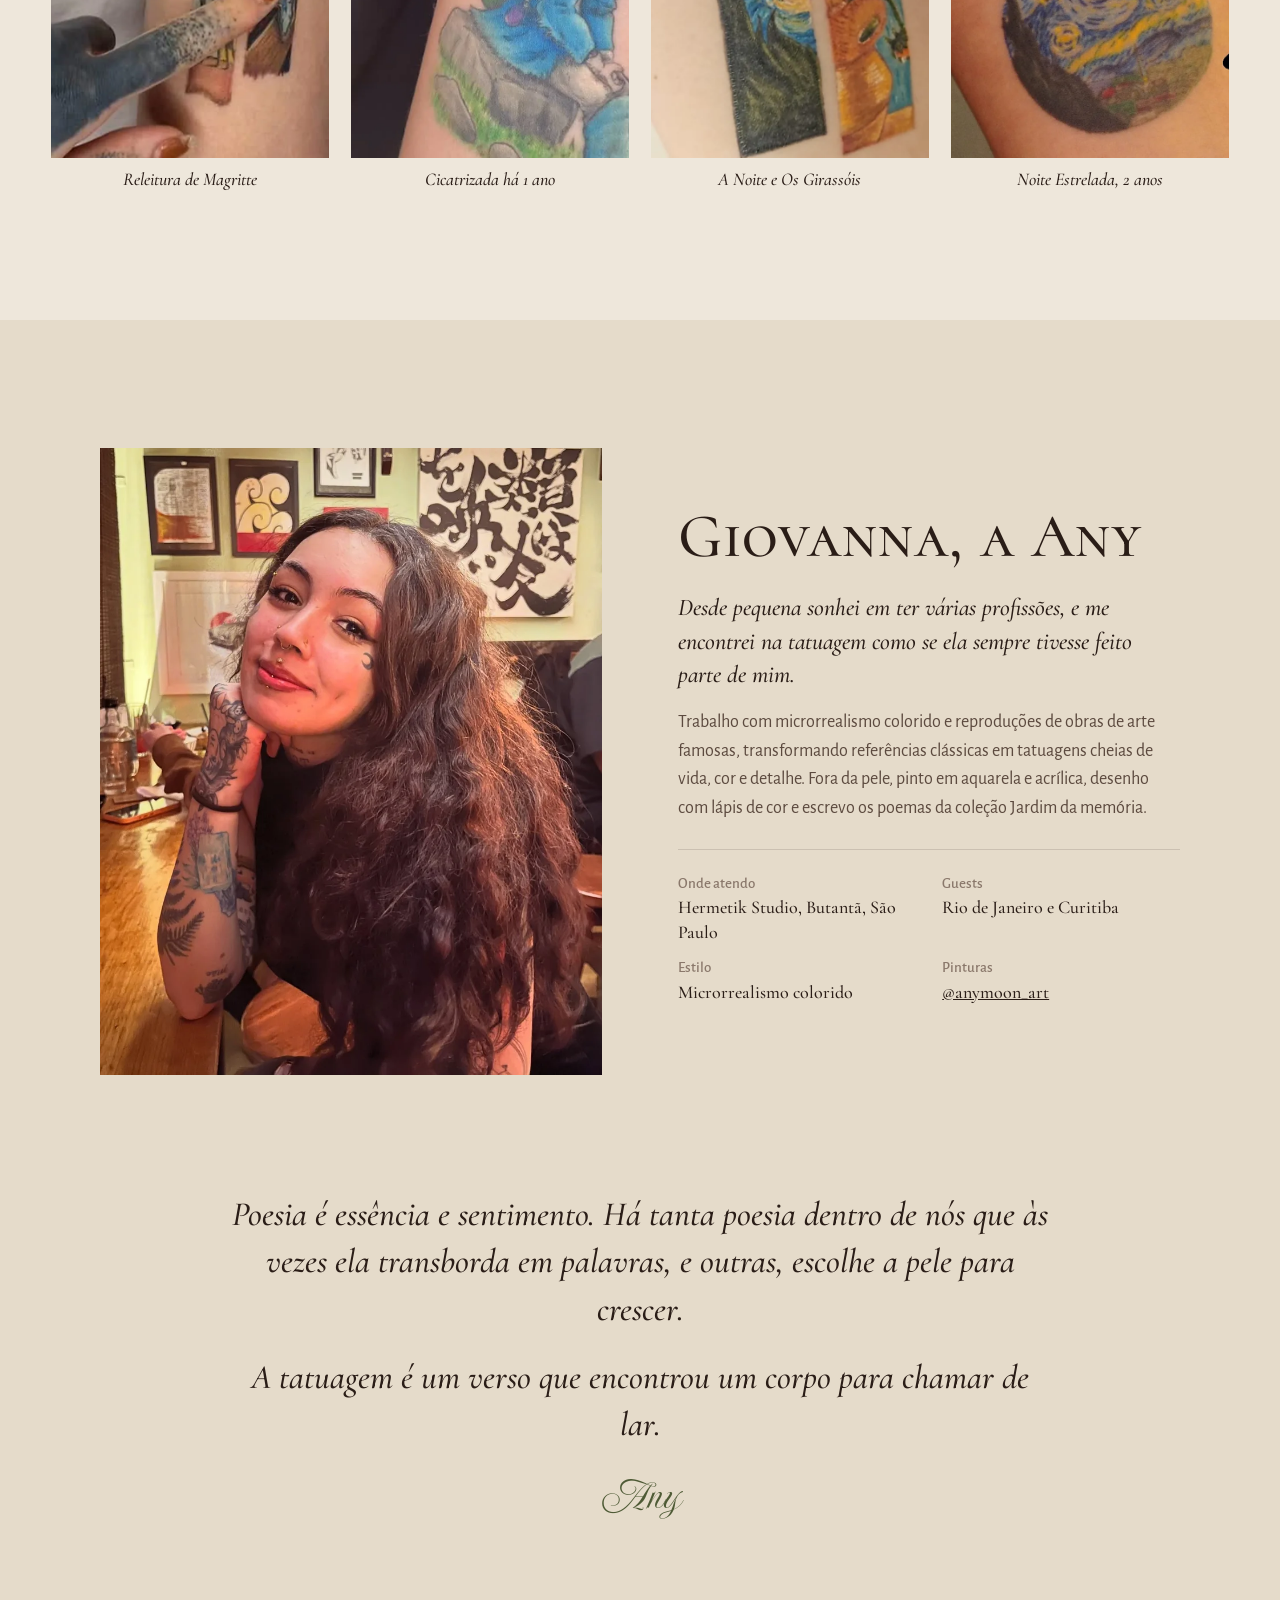
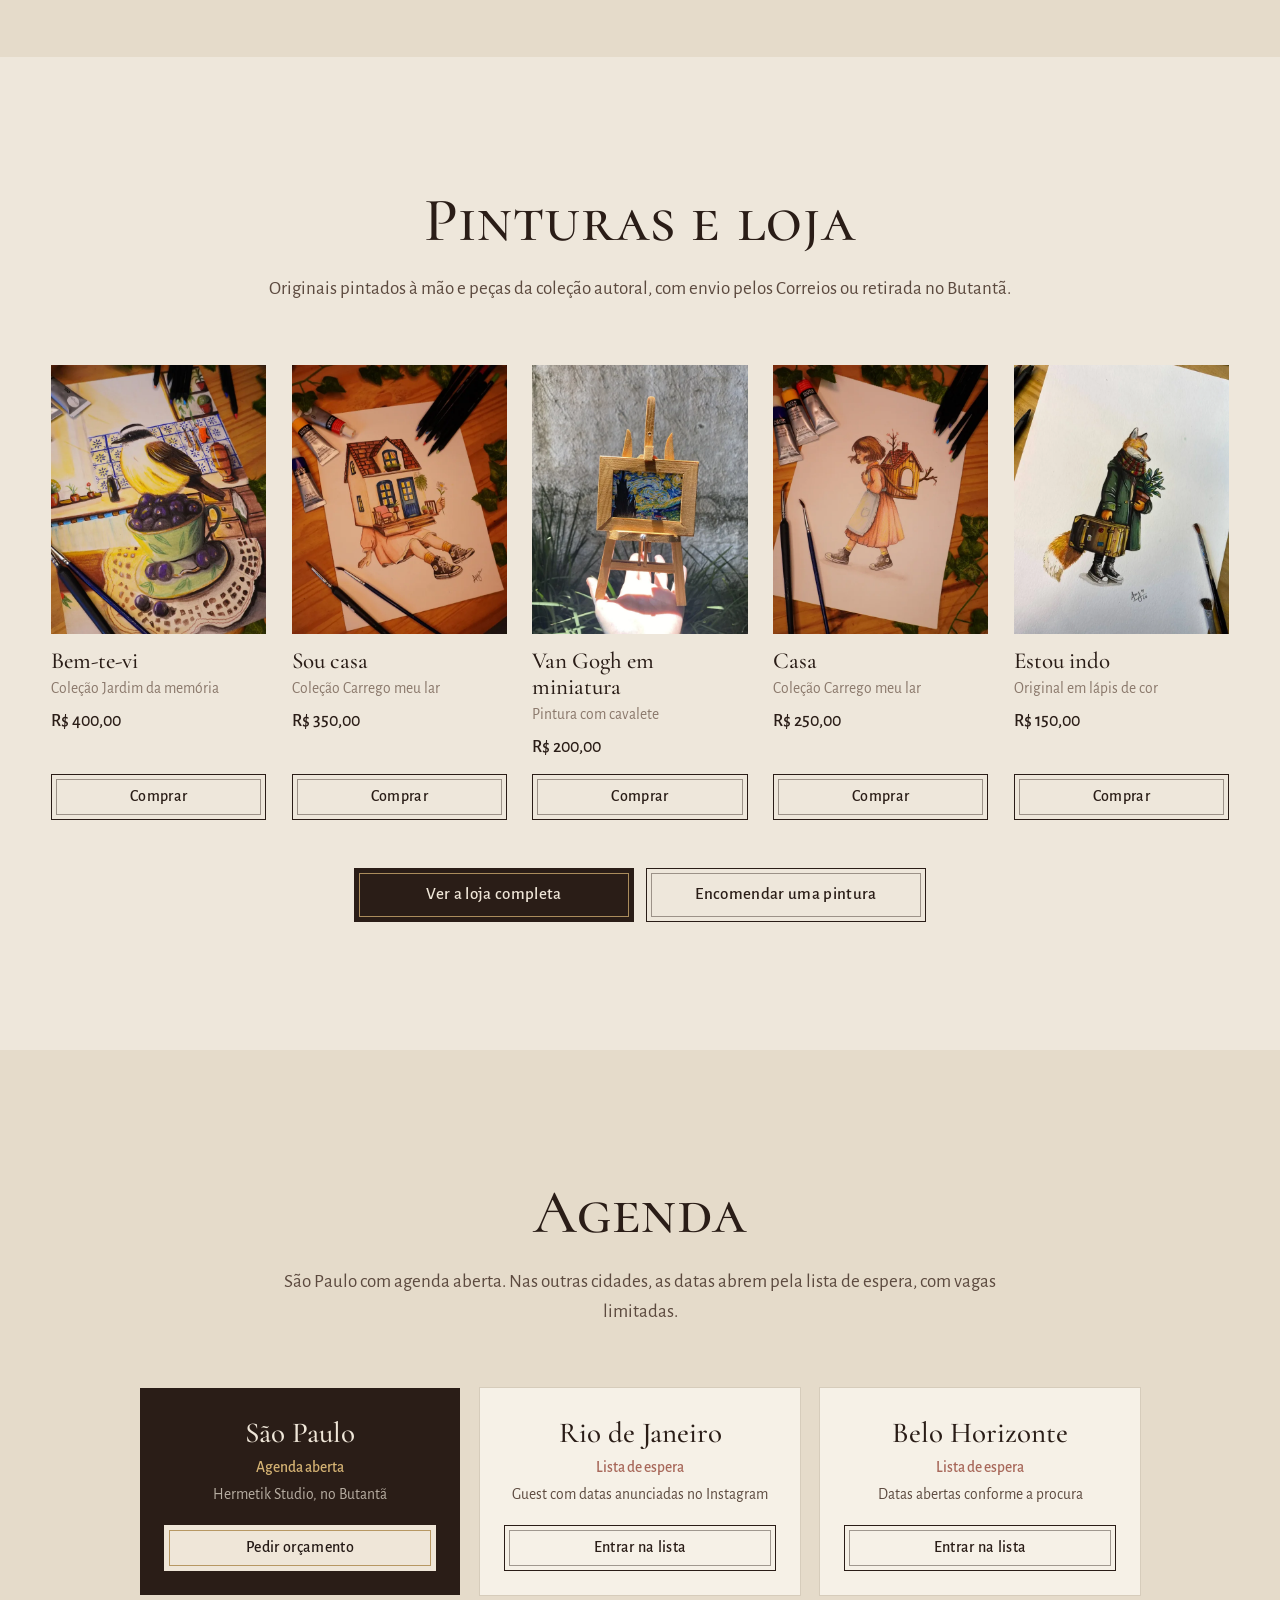
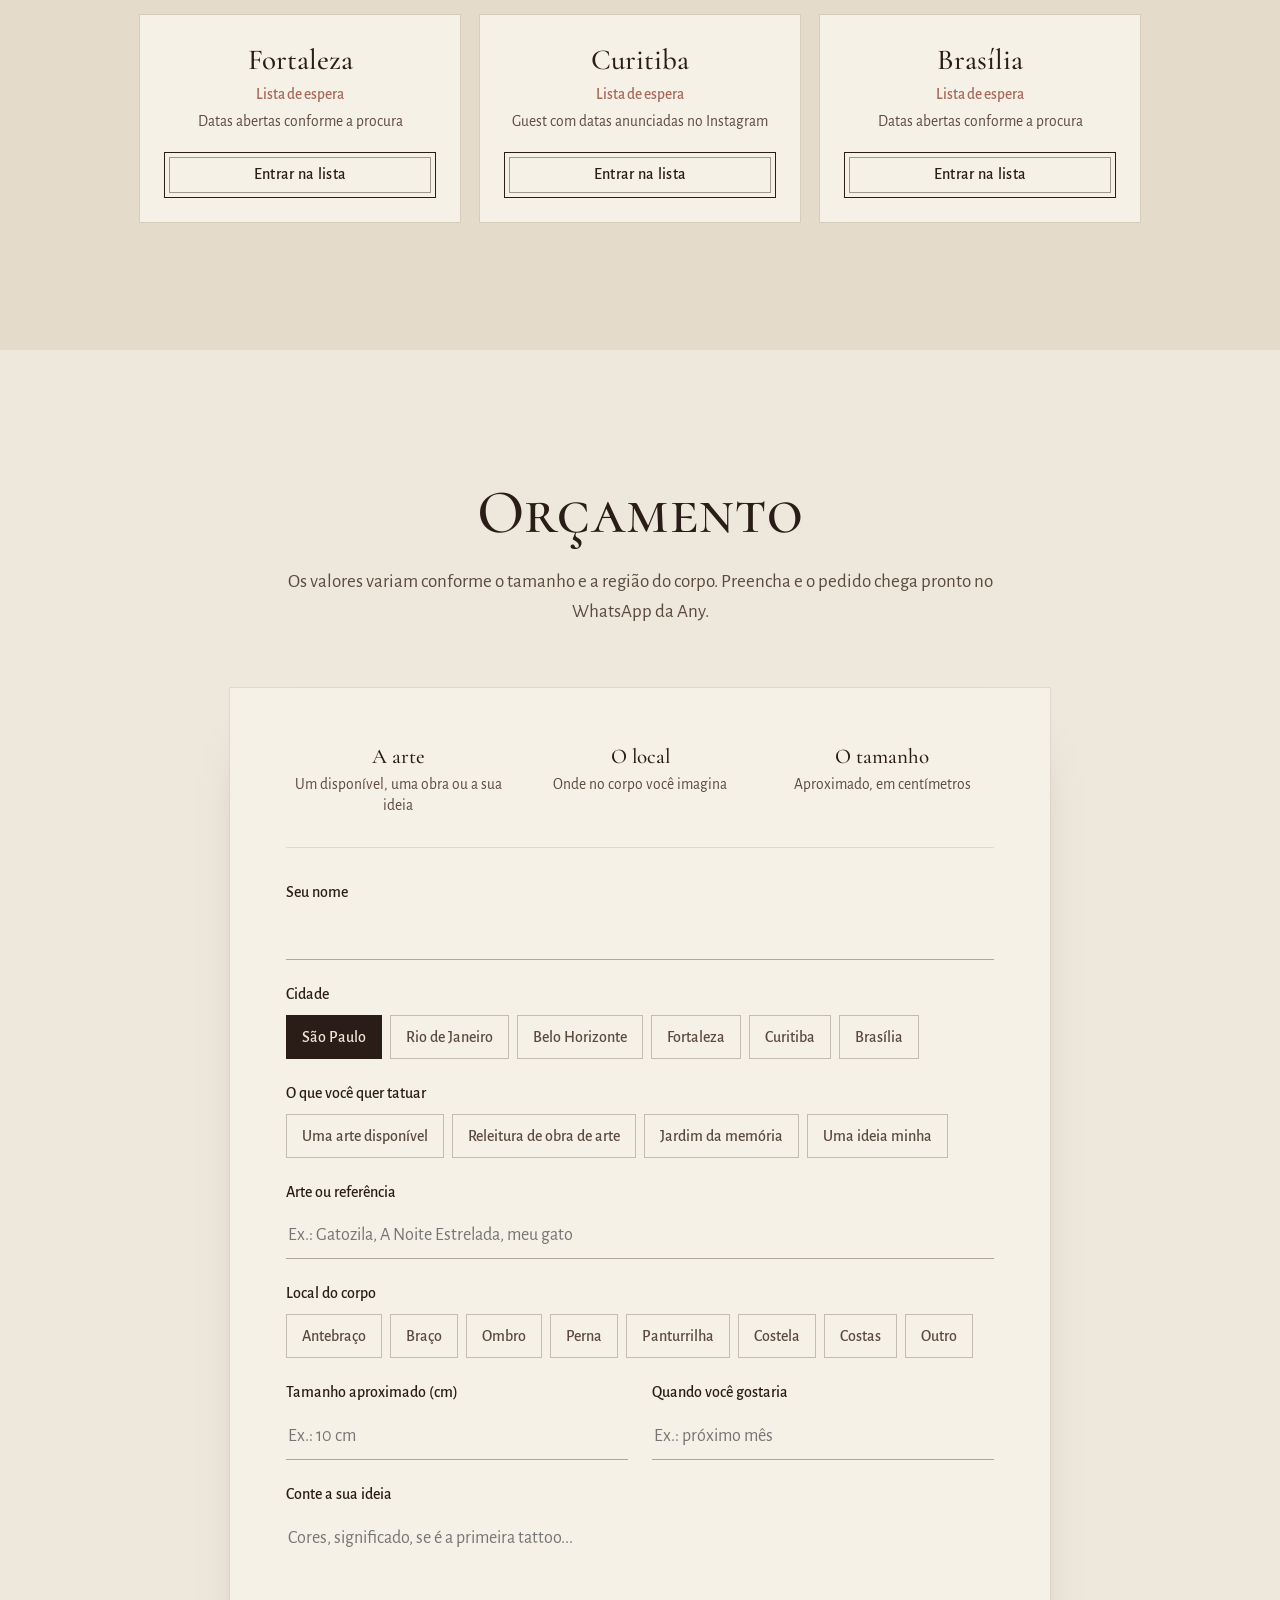
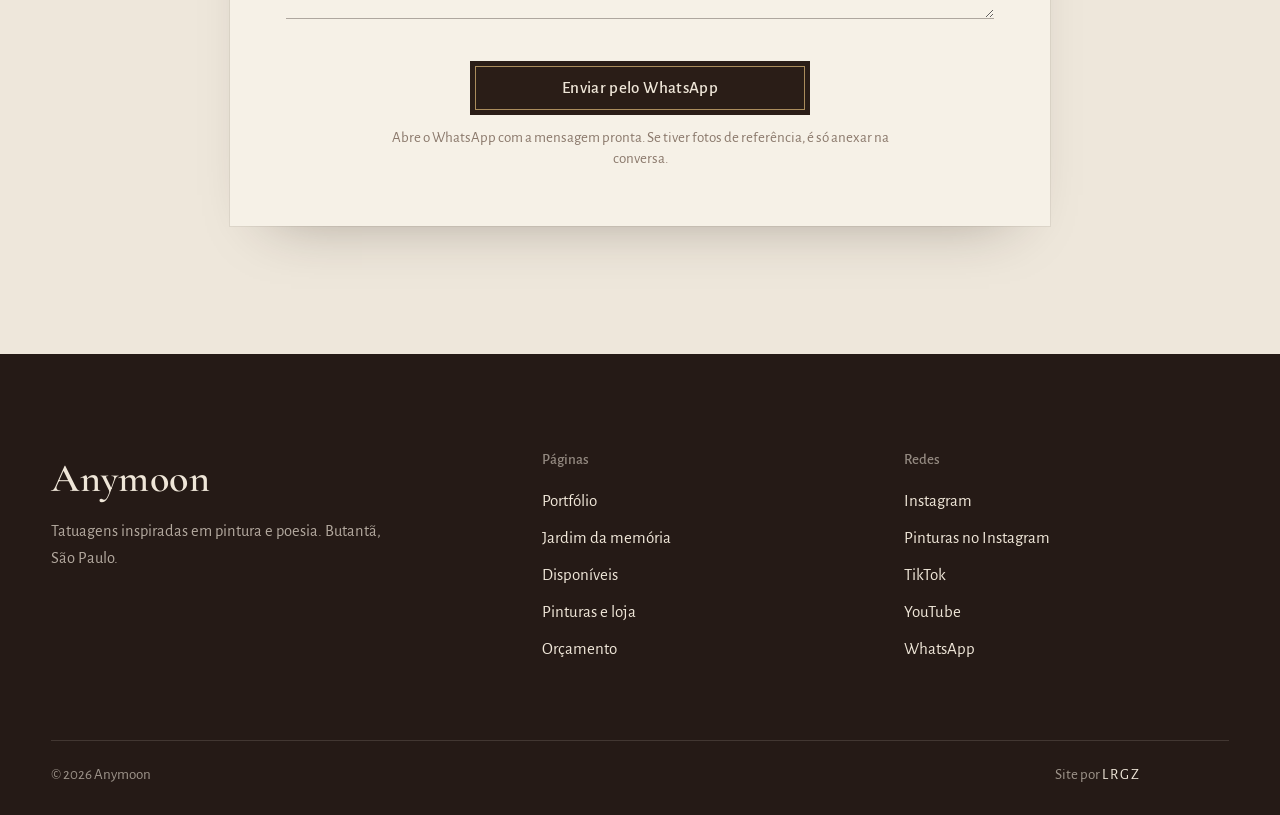
==== commit c1c4c4a4: "Ateliê da Any (@anymoon_art): página de pinturas, processo e poemas; quadrinho que ganha cor na leit" ====
--- a/index.html
+++ b/index.html
@@ -19,7 +19,7 @@
 <link rel="preload" href="assets/fonts/cormorant-garamond-500-latin.woff2" as="font" type="font/woff2" crossorigin>
 <link rel="preload" href="assets/hero/pinceladas.bin?v=2" as="fetch" crossorigin>
 <link rel="stylesheet" href="assets/css/fontes.css?v=2">
-<link rel="stylesheet" href="assets/css/site.css?v=2">
+<link rel="stylesheet" href="assets/css/site.css?v=5">
 </head>
 <body>
 <a class="saltar" href="#conteudo">Pular para o conteúdo</a>
@@ -264,8 +264,16 @@
   <button class="lb-seta lb-prox" id="lb-prox" aria-label="Próxima"><svg viewBox="0 0 22 40" fill="none" stroke="currentColor" stroke-width="1.5"><path d="m2 2 18 18L2 38"/></svg></button>
 </div>
 
+<!-- quadrinho: ganha cor com a leitura e leva ao ateliê -->
+<a class="quadrinho" id="quadrinho" href="arte/" aria-label="Ateliê da Any: pinturas, ilustrações e poemas">
+  <span class="q-cinza"><img src="assets/img/quadro.webp" alt="" width="320" height="384"></span>
+  <span class="q-cor"><img src="assets/img/quadro.webp" alt="" width="320" height="384"></span>
+  <span class="q-brilho" aria-hidden="true"></span>
+  <span class="q-nome" aria-hidden="true">Ateliê</span>
+</a>
 <script src="assets/js/dados.js?v=2"></script>
 <script src="assets/js/pintura.js?v=2"></script>
 <script src="assets/js/site.js?v=2"></script>
+<script src="assets/js/quadrinho.js?v=1" defer></script>
 </body>
 </html>
--- a/assets/css/site.css
+++ b/assets/css/site.css
@@ -341,3 +341,65 @@
   #grade .peca .foto::after{transform:scaleY(1);opacity:.6}
 }
 @media (prefers-reduced-motion:reduce){#grade .peca .foto,#grade .peca .foto::before,#grade .peca .foto::after{transition:none}}
+
+/* ---------- simetria no celular (10/11) ---------- */
+/* botoes centralizam o conteudo na vertical: forca o topo para as linhas da grade nao desnivelarem */
+.peca,.pagina{display:flex;flex-direction:column;justify-content:flex-start;align-items:stretch}
+@media (max-width:860px){
+  /* legendas sempre com 2 linhas de altura: fotos e textos de cada linha no mesmo nivel */
+  .pilar{text-align:center}
+  .pilar h3{min-height:2.3em;display:flex;align-items:center;justify-content:center;text-wrap:balance}
+  .pilar p{text-wrap:balance}
+  .peca .leg,.pagina .leg{text-align:center;min-height:2.6em;text-wrap:balance}
+  #grade .peca .leg{margin-top:8px}
+  .filtros{display:grid;grid-template-columns:repeat(3,minmax(0,1fr));max-width:380px;gap:0 4px}
+  .filtros button{padding:12px 10px}
+  .filtros button::after{left:10px;right:10px}
+  /* poema: folha centralizada e o botao colado no livro */
+  .folha{text-align:center;text-wrap:pretty}
+  .livro.fechado{box-shadow:1px 0 0 rgba(42,29,23,.07),-1px 0 0 rgba(42,29,23,.07),0 -1px 0 rgba(42,29,23,.07)}
+  .livro.fechado+.livro-mais{max-width:980px;margin:0 auto;box-shadow:0 30px 60px -36px rgba(42,29,23,.45),1px 0 0 rgba(42,29,23,.07),-1px 0 0 rgba(42,29,23,.07),0 1px 0 rgba(42,29,23,.07)}
+  /* sobre */
+  .sobre .txt{text-align:center}
+  .sobre h2{text-align:center}
+  .sobre .txt p{text-wrap:pretty}
+  .dados{text-align:center}
+  /* loja */
+  .prod{text-align:center}
+  .prod h3{min-height:2.3em;display:flex;align-items:center;justify-content:center;text-wrap:balance}
+  /* agenda: nome da cidade em uma linha so */
+  .cidade h3{white-space:nowrap;font-size:min(29px,5.6vw)}
+  /* orcamento: opcoes em grade de colunas iguais */
+  .campo>label,.campo>.rot{text-align:center}
+  .campo input,.campo textarea{text-align:center}
+  .ops{display:grid;grid-template-columns:repeat(2,minmax(0,1fr))}
+  .ops button{padding:8px 6px;line-height:1.2;white-space:normal;text-wrap:balance}
+  /* rodape */
+  .rod-grade{text-align:center}
+  .rod p{margin-left:auto;margin-right:auto}
+}
+@media (max-width:520px){
+  .cidade h3{font-size:min(24px,5.4vw)}
+}
+@media (max-width:400px){.filtros button{white-space:nowrap;font-size:15px;padding:12px 2px}.filtros button::after{left:6px;right:6px}}
+
+/* ---------- quadrinho do ateliê: grafite que ganha cor com a leitura ---------- */
+.quadrinho{position:fixed;right:clamp(14px,2vw,26px);bottom:calc(clamp(14px,2vw,26px) + env(safe-area-inset-bottom));z-index:35;width:58px;aspect-ratio:320/384;
+  opacity:0;transform:translateY(10px);pointer-events:none;transition:opacity .6s var(--ease),transform .6s var(--ease);filter:drop-shadow(0 8px 12px rgba(42,29,23,.22))}
+.quadrinho.on{opacity:1;transform:none;pointer-events:auto}
+.quadrinho.on:hover{transform:translateY(-3px)}
+.quadrinho>span{position:absolute;inset:0}
+.quadrinho img{width:100%;height:100%}
+.q-cinza img{filter:grayscale(1) sepia(.18) contrast(.9) brightness(1.08);opacity:.85}
+.q-cor{clip-path:inset(calc(100% - var(--q,0%)) 0 0 0)}
+.q-brilho{-webkit-mask:url(../img/quadro.webp) center/100% 100% no-repeat;mask:url(../img/quadro.webp) center/100% 100% no-repeat;
+  background:linear-gradient(115deg,transparent 35%,rgba(255,246,214,.95) 50%,transparent 65%) no-repeat;background-size:300% 100%;background-position:120% 0;opacity:0}
+.q-nome{inset:auto 100% 50% auto!important;transform:translate(-10px,50%);white-space:nowrap;font:italic 500 18px/1 var(--serif);color:var(--ouro);text-shadow:0 1px 6px rgba(238,231,219,.35);opacity:0;transition:opacity .8s var(--ease),transform .8s var(--ease)}
+.quadrinho.pronto .q-nome,.quadrinho:hover .q-nome{opacity:1;transform:translate(-14px,50%)}
+.quadrinho.plim{animation:plim .9s var(--ease)}
+.quadrinho.plim .q-brilho{animation:reflexo 1.1s var(--ease) .1s}
+@keyframes plim{0%{transform:none}35%{transform:scale(1.07) rotate(-1.5deg)}70%{transform:scale(.99) rotate(.6deg)}100%{transform:none}}
+@keyframes reflexo{0%{opacity:1;background-position:120% 0}100%{opacity:1;background-position:-20% 0}}
+@media (max-width:520px){.quadrinho{width:46px}.q-nome{font-size:16px}}
+@media (prefers-reduced-motion:reduce){.quadrinho.plim,.quadrinho.plim .q-brilho{animation:none}}
+.rod-fim{padding-right:clamp(70px,8vw,90px)}
